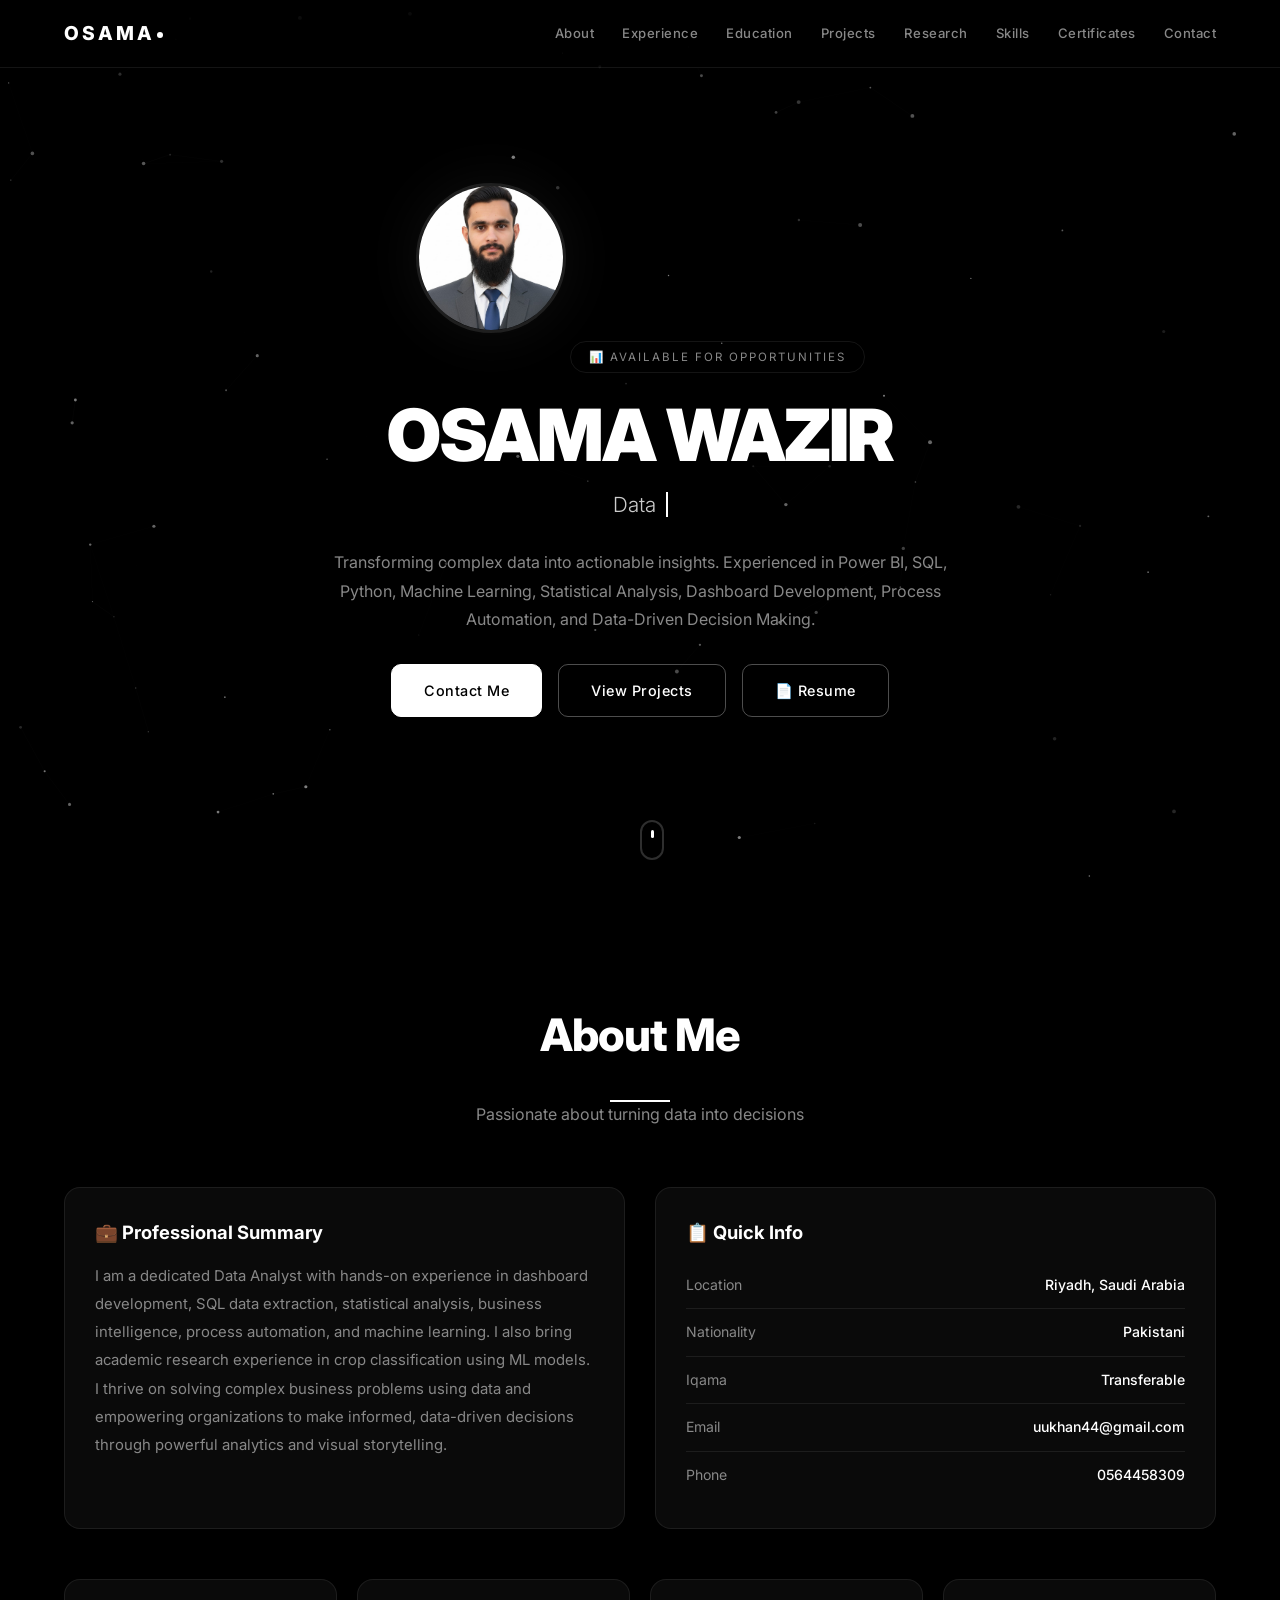
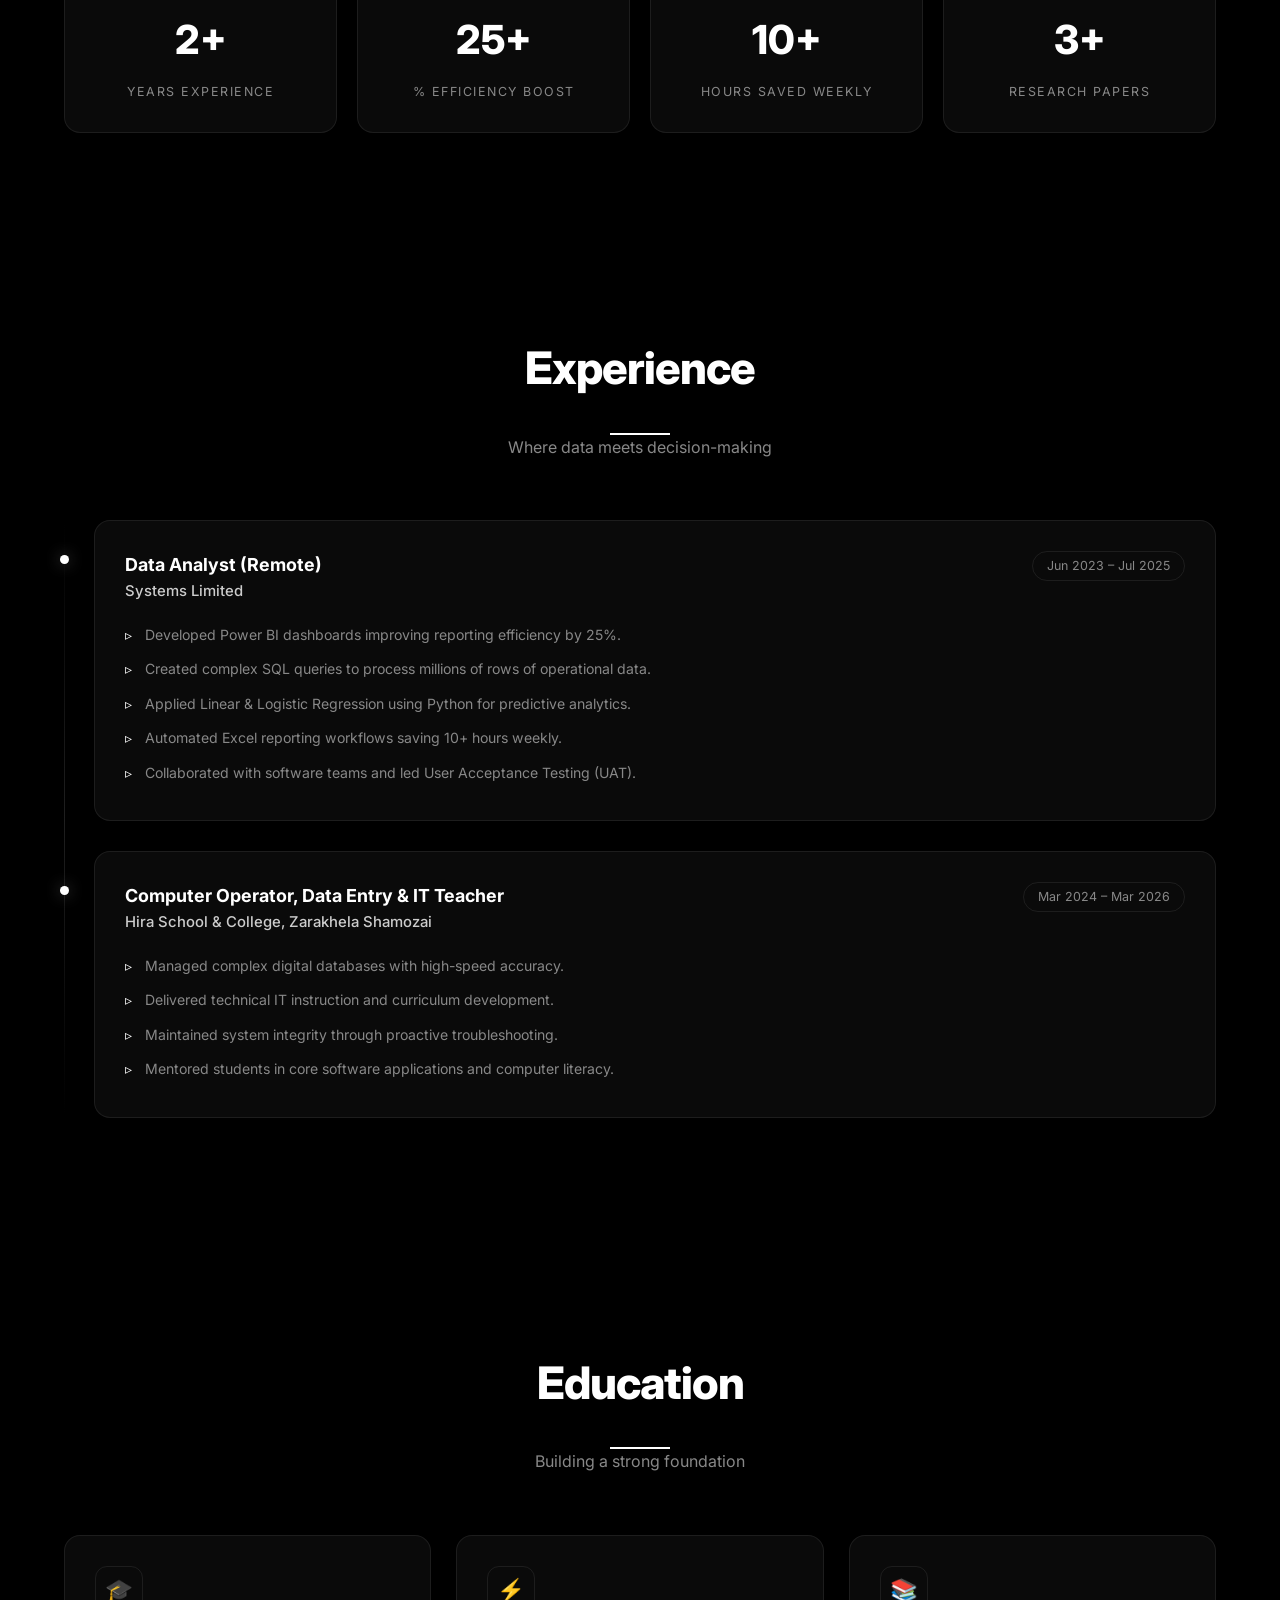
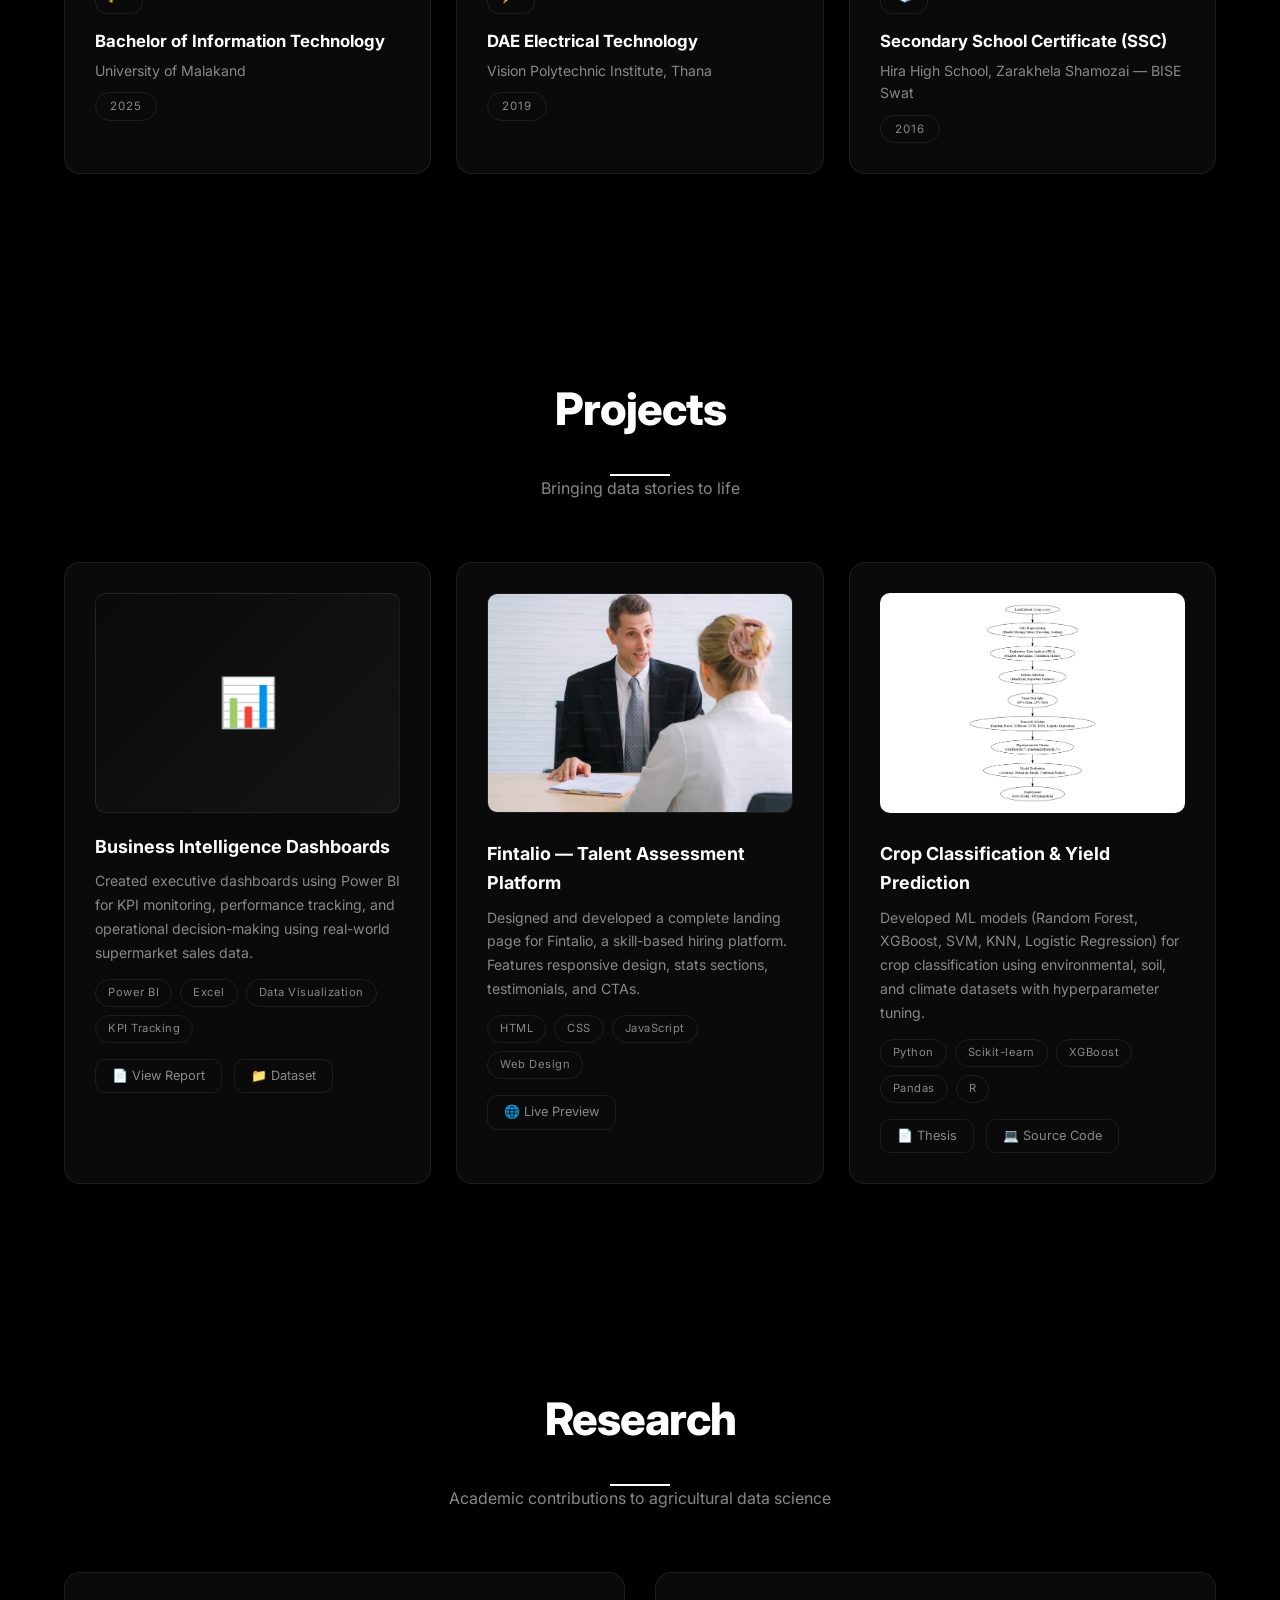
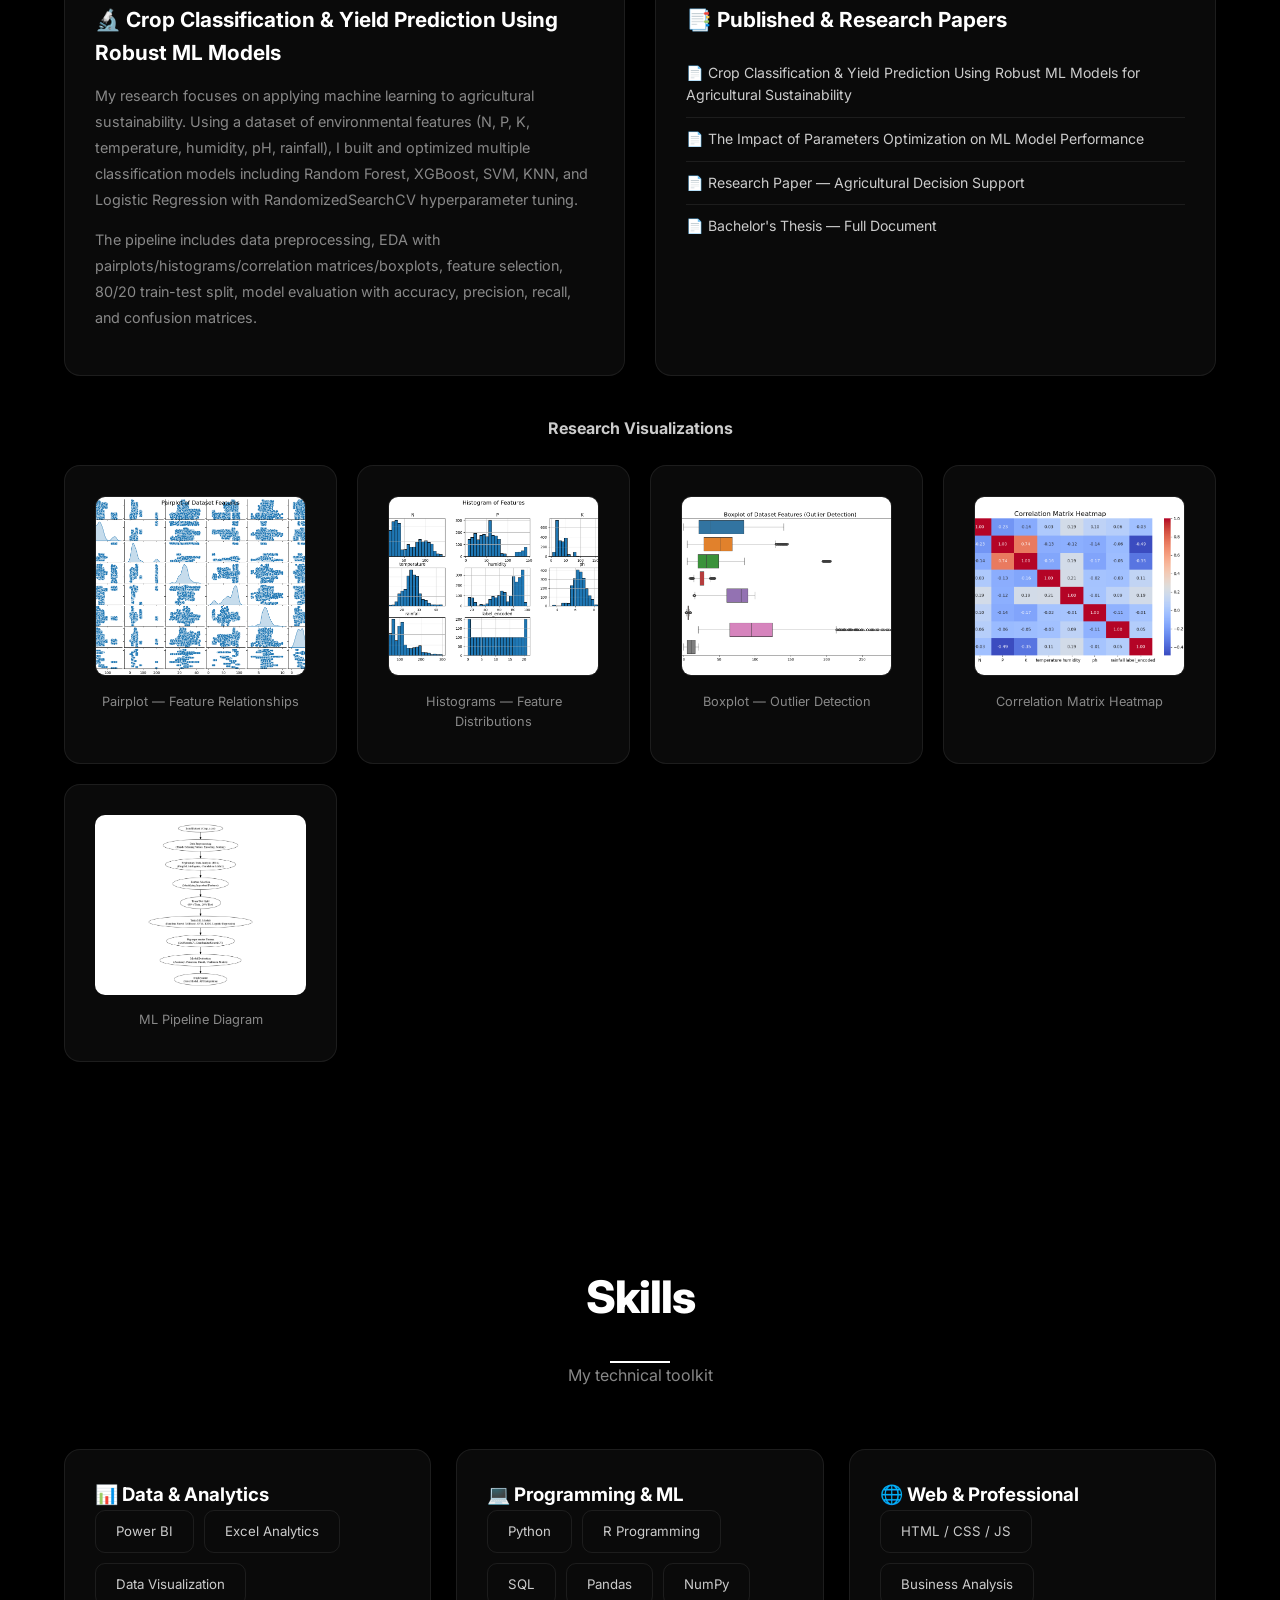
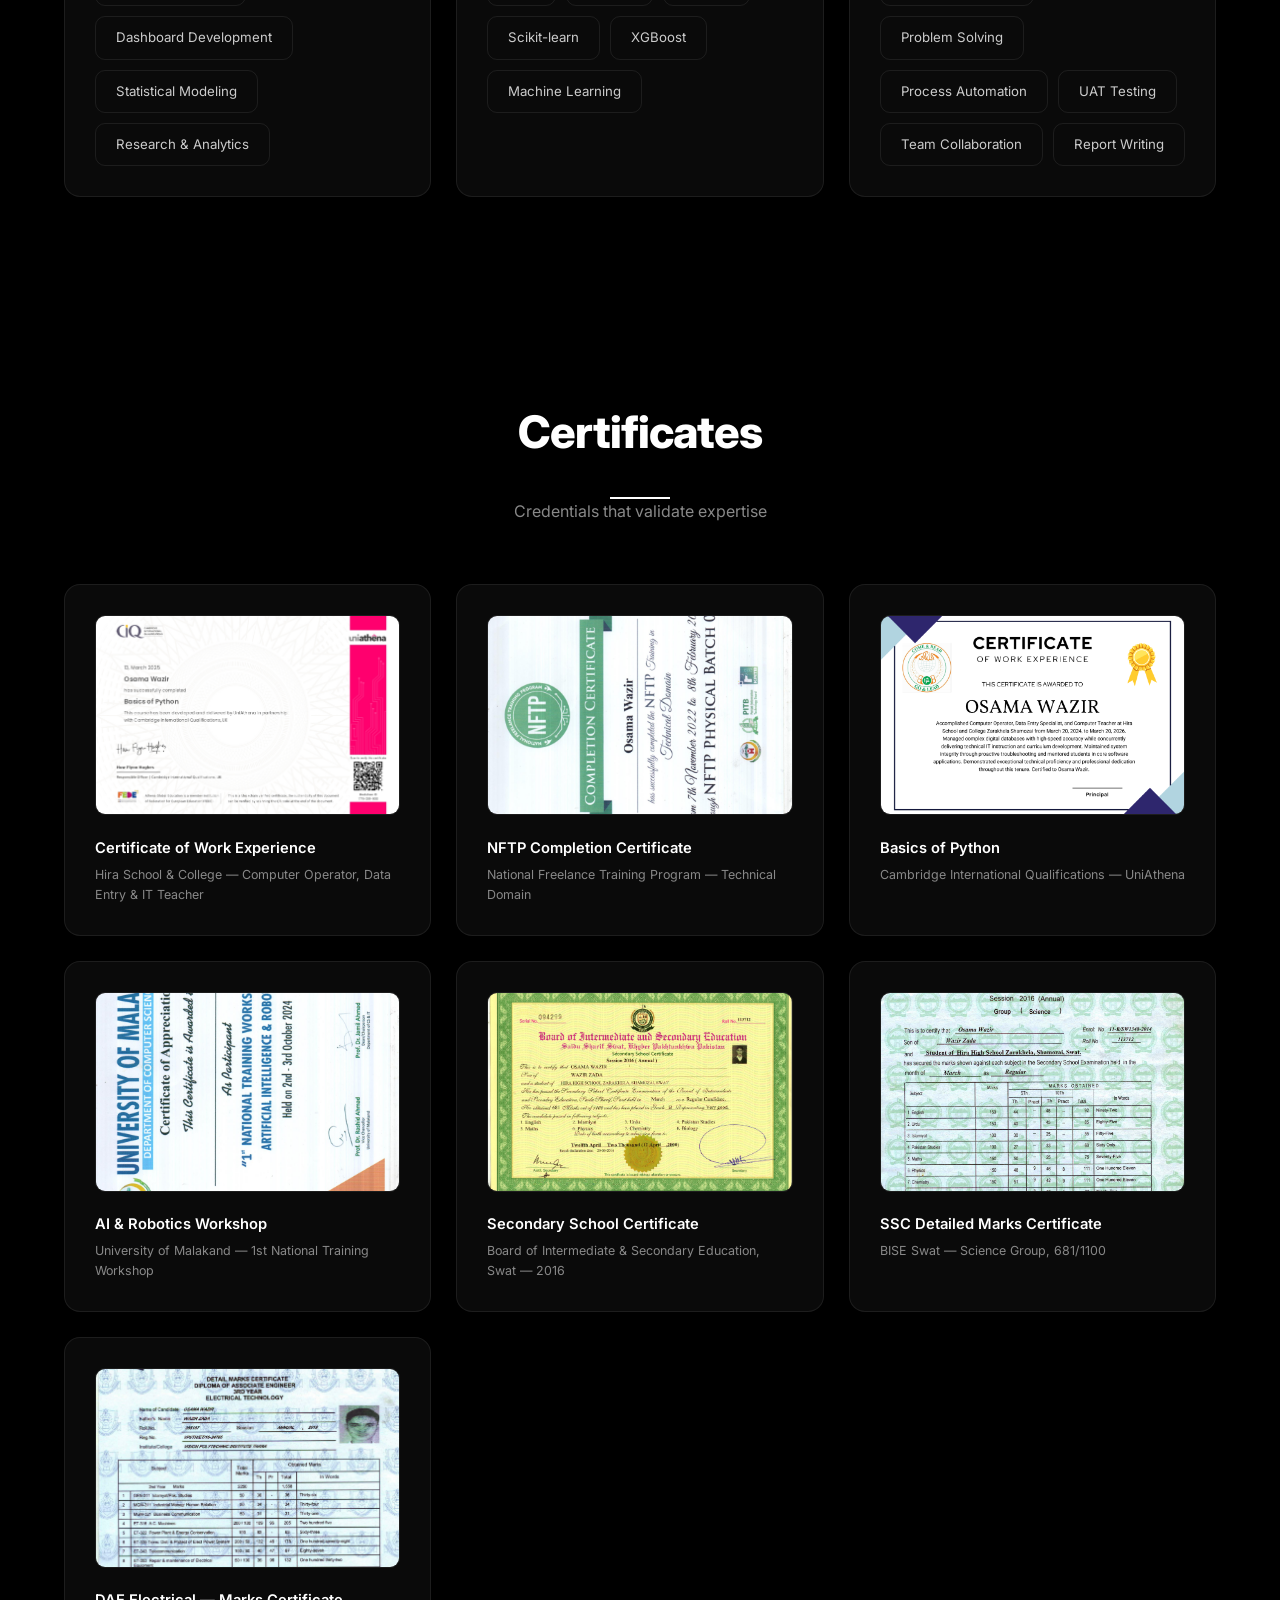
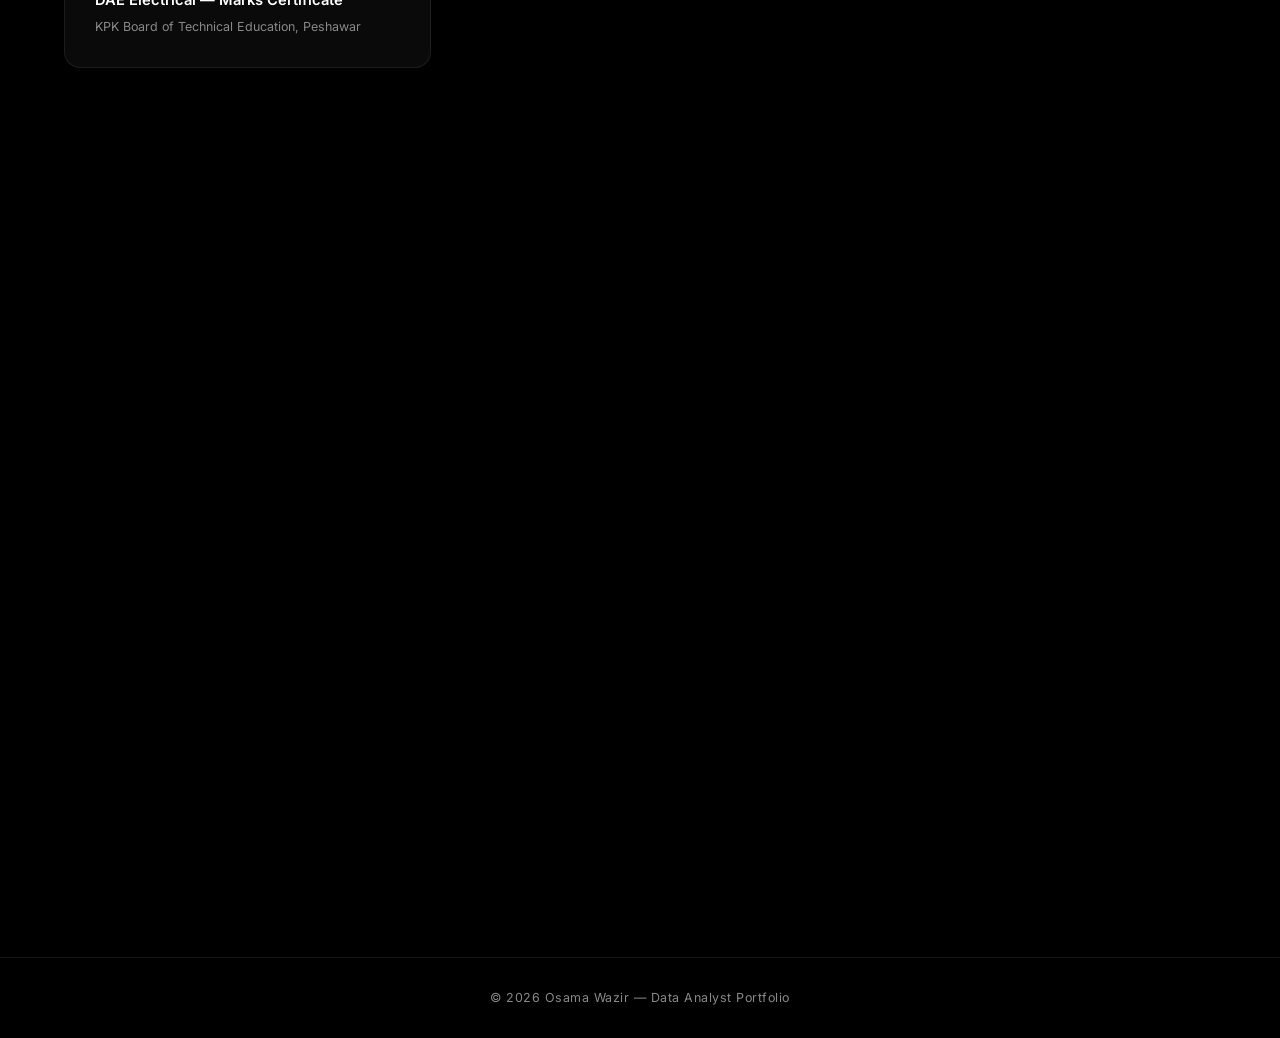
==== index.html @ 71497c74 "first commit" ====
<!DOCTYPE html>
<html lang="en">
<head>
<meta charset="UTF-8">
<meta name="viewport" content="width=device-width, initial-scale=1.0">
<title>Osama Wazir | Data Analyst Portfolio</title>
<meta name="description" content="Osama Wazir — Data Analyst, Business Analyst & Power BI Developer based in Riyadh, Saudi Arabia. Expert in dashboards, SQL, Python, ML, and data-driven insights.">

<link href="https://fonts.googleapis.com/css2?family=Inter:wght@300;400;500;600;700;800;900&display=swap" rel="stylesheet">

<style>
/* ===== RESET & BASE ===== */
*{margin:0;padding:0;box-sizing:border-box}
html{scroll-behavior:smooth}

:root{
    --bg:#000000;
    --bg2:#050505;
    --card:#0a0a0a;
    --card-hover:#0f0f0f;
    --text:#ffffff;
    --dim:#888888;
    --soft:#cccccc;
    --border:rgba(255,255,255,0.08);
    --border-h:rgba(255,255,255,0.22);
    --glow:rgba(255,255,255,0.04);
    --r:16px;
    --rs:10px;
    --t:0.4s cubic-bezier(.25,.46,.45,.94);
}

body{background:var(--bg);color:var(--text);font-family:'Inter',sans-serif;overflow-x:hidden;line-height:1.6}
::selection{background:rgba(255,255,255,0.15);color:#fff}
.container{width:90%;max-width:1200px;margin:auto}
section{padding:100px 0;position:relative}

/* ===== SECTION TITLES ===== */
.stitle{text-align:center;margin-bottom:60px}
.stitle h2{font-size:2.8rem;font-weight:800;letter-spacing:-1px;margin-bottom:12px;display:inline-block}
.stitle p{color:var(--dim);font-size:1rem;max-width:500px;margin:auto}
.stitle .line{display:block;width:60px;height:2px;background:#fff;margin:16px auto 0}

/* ===== CARD ===== */
.card{
    background:var(--card);
    border:1px solid var(--border);
    border-radius:var(--r);
    padding:30px;
    transition:var(--t);
    position:relative;
    overflow:hidden;
}
.card::before{content:'';position:absolute;top:0;left:0;right:0;height:1px;background:linear-gradient(90deg,transparent,rgba(255,255,255,0.08),transparent);opacity:0;transition:var(--t)}
.card:hover{transform:translateY(-6px);border-color:var(--border-h);background:var(--card-hover);box-shadow:0 20px 60px rgba(0,0,0,0.5)}
.card:hover::before{opacity:1}

/* ===== BUTTONS ===== */
.btn{
    display:inline-flex;align-items:center;gap:8px;
    padding:14px 32px;
    border:1px solid rgba(255,255,255,0.3);
    color:#fff;text-decoration:none;font-weight:500;font-size:0.9rem;letter-spacing:.5px;
    transition:var(--t);position:relative;overflow:hidden;border-radius:var(--rs);
}
.btn::before{content:'';position:absolute;top:0;left:-100%;width:100%;height:100%;background:#fff;transition:.5s;z-index:0}
.btn:hover::before{left:0}
.btn:hover{color:#000;border-color:#fff}
.btn span{position:relative;z-index:1}

.btn-filled{background:#fff;color:#000;border-color:#fff}
.btn-filled::before{background:transparent}
.btn-filled:hover{background:transparent;color:#fff}

/* ===== NAV ===== */
nav{
    position:fixed;width:100%;top:0;z-index:1000;
    background:rgba(0,0,0,0.5);
    backdrop-filter:blur(20px);-webkit-backdrop-filter:blur(20px);
    border-bottom:1px solid var(--border);
    transition:var(--t);
}
nav.scrolled{background:rgba(0,0,0,0.92);box-shadow:0 4px 30px rgba(0,0,0,0.5)}

.nav-c{display:flex;justify-content:space-between;align-items:center;padding:18px 5%;max-width:1400px;margin:auto}
.logo{font-size:1.2rem;font-weight:800;letter-spacing:3px;text-transform:uppercase}
.logo-dot{display:inline-block;width:6px;height:6px;background:#fff;border-radius:50%;margin-left:2px;vertical-align:middle;animation:pdot 2s infinite}
@keyframes pdot{0%,100%{opacity:1;transform:scale(1)}50%{opacity:.4;transform:scale(.7)}}

.nav-links{display:flex;gap:28px;align-items:center}
.nav-links a{color:var(--dim);text-decoration:none;font-size:.82rem;font-weight:500;letter-spacing:.5px;transition:var(--t);position:relative}
.nav-links a::after{content:'';position:absolute;bottom:-4px;left:0;width:0;height:1px;background:#fff;transition:.3s}
.nav-links a:hover{color:#fff}
.nav-links a:hover::after{width:100%}

.menu-btn{display:none;background:none;border:1px solid var(--border);color:#fff;width:42px;height:42px;border-radius:var(--rs);cursor:pointer;font-size:1.2rem;transition:var(--t)}
.menu-btn:hover{border-color:var(--border-h)}

/* ===== HERO ===== */
.hero{min-height:100vh;display:flex;align-items:center;justify-content:center;text-align:center;position:relative;overflow:hidden}
#pc{position:absolute;top:0;left:0;width:100%;height:100%;z-index:0}

.hero-content{position:relative;z-index:2}

.hero-img{
    width:150px;height:150px;border-radius:50%;object-fit:cover;
    border:3px solid rgba(255,255,255,0.12);
    margin-bottom:28px;
    animation:float 6s ease-in-out infinite;
    box-shadow:0 0 60px rgba(255,255,255,0.06);
}
@keyframes float{0%,100%{transform:translateY(0)}50%{transform:translateY(-14px)}}

.hero-badge{display:inline-block;padding:6px 18px;border:1px solid var(--border);border-radius:50px;font-size:.72rem;letter-spacing:2px;text-transform:uppercase;color:var(--dim);margin-bottom:22px;animation:fiu 1s .2s both}
.hero h1{font-size:4.5rem;font-weight:900;letter-spacing:-2px;line-height:1.1;margin-bottom:14px;animation:fiu 1s .4s both}

.typing-w{font-size:1.3rem;font-weight:300;color:var(--soft);margin-bottom:18px;min-height:2em;animation:fiu 1s .6s both}
.tc{display:inline-block;width:2px;height:1.2em;background:#fff;margin-left:4px;vertical-align:text-bottom;animation:blink .8s infinite}
@keyframes blink{0%,100%{opacity:1}50%{opacity:0}}

.hero-desc{max-width:650px;margin:0 auto 30px;color:var(--dim);font-size:1rem;line-height:1.8;animation:fiu 1s .8s both}
.hero-btns{display:flex;gap:16px;justify-content:center;flex-wrap:wrap;animation:fiu 1s 1s both}

.hero-scroll{position:absolute;bottom:40px;left:50%;transform:translateX(-50%);z-index:2;animation:fiu 1s 1.2s both}
.scroll-ind{width:24px;height:40px;border:2px solid rgba(255,255,255,0.18);border-radius:12px;display:flex;justify-content:center}
.scroll-dot{width:3px;height:8px;background:#fff;border-radius:2px;margin-top:8px;animation:sd 2s infinite}
@keyframes sd{0%{opacity:1;transform:translateY(0)}100%{opacity:0;transform:translateY(16px)}}
@keyframes fiu{from{opacity:0;transform:translateY(30px)}to{opacity:1;transform:translateY(0)}}

/* ===== ABOUT ===== */
.about-grid{display:grid;grid-template-columns:1fr 1fr;gap:30px}
.about-card h3{font-size:1.15rem;font-weight:700;margin-bottom:14px;display:flex;align-items:center;gap:10px}
.about-text{color:var(--dim);line-height:1.9;font-size:.93rem}
.info-row{display:flex;justify-content:space-between;padding:12px 0;border-bottom:1px solid var(--border);font-size:.88rem}
.info-row:last-child{border:none}
.info-label{color:var(--dim)}
.info-value{font-weight:500;text-align:right}

/* ===== STATS ===== */
.stats-grid{display:grid;grid-template-columns:repeat(4,1fr);gap:20px;margin-top:50px}
.stat-card{text-align:center;padding:28px 20px}
.stat-number{font-size:2.5rem;font-weight:800;display:block;margin-bottom:6px}
.stat-label{font-size:.78rem;color:var(--dim);text-transform:uppercase;letter-spacing:1.5px}

/* ===== EXPERIENCE ===== */
.timeline{position:relative;padding-left:30px}
.timeline::before{content:'';position:absolute;left:0;top:0;bottom:0;width:1px;background:linear-gradient(to bottom,transparent,rgba(255,255,255,0.12),transparent)}
.timeline-item{position:relative;margin-bottom:30px}
.timeline-item::before{content:'';position:absolute;left:-34px;top:35px;width:9px;height:9px;background:#fff;border-radius:50%;box-shadow:0 0 15px rgba(255,255,255,0.3)}

.exp-header{display:flex;justify-content:space-between;align-items:flex-start;flex-wrap:wrap;gap:10px;margin-bottom:14px}
.exp-header h3{font-size:1.12rem;font-weight:700}
.exp-company{color:var(--soft);font-weight:500;font-size:.93rem}
.exp-date{font-size:.78rem;color:var(--dim);padding:4px 14px;border:1px solid var(--border);border-radius:50px;white-space:nowrap}
.exp-list{list-style:none;margin-top:6px}
.exp-list li{padding:6px 0 6px 20px;position:relative;color:var(--dim);font-size:.88rem}
.exp-list li::before{content:'▹';position:absolute;left:0;color:#fff}

/* ===== EDUCATION ===== */
.edu-grid{display:grid;grid-template-columns:repeat(auto-fit,minmax(300px,1fr));gap:25px}
.edu-icon{width:48px;height:48px;border:1px solid var(--border);border-radius:12px;display:flex;align-items:center;justify-content:center;font-size:1.4rem;margin-bottom:14px}
.edu-card h3{font-size:1.05rem;font-weight:700;margin-bottom:5px}
.edu-card p{color:var(--dim);font-size:.88rem}
.edu-year{display:inline-block;margin-top:10px;padding:4px 14px;border:1px solid var(--border);border-radius:50px;font-size:.72rem;color:var(--dim);letter-spacing:1px}

/* ===== PROJECTS ===== */
.proj-grid{display:grid;grid-template-columns:repeat(auto-fit,minmax(350px,1fr));gap:25px}
.proj-img{width:100%;height:220px;object-fit:cover;border-radius:var(--rs);margin-bottom:20px;border:1px solid var(--border);transition:var(--t)}
.proj-card:hover .proj-img{border-color:var(--border-h);transform:scale(1.02)}
.proj-placeholder{width:100%;height:220px;border-radius:var(--rs);margin-bottom:20px;border:1px solid var(--border);background:linear-gradient(135deg,#0a0a0a,#151515);display:flex;align-items:center;justify-content:center;font-size:3rem;transition:var(--t)}
.proj-card:hover .proj-placeholder{border-color:var(--border-h)}
.proj-card h3{font-size:1.12rem;font-weight:700;margin-bottom:8px}
.proj-card > p{color:var(--dim);font-size:.88rem;line-height:1.7}

.proj-tags{display:flex;flex-wrap:wrap;gap:8px;margin-top:14px}
.proj-tag{padding:4px 12px;border:1px solid var(--border);border-radius:50px;font-size:.7rem;color:var(--dim);letter-spacing:.5px}
.proj-links{display:flex;gap:12px;margin-top:16px;flex-wrap:wrap}
.proj-link{padding:6px 16px;border:1px solid var(--border);border-radius:var(--rs);color:var(--dim);text-decoration:none;font-size:.8rem;transition:var(--t)}
.proj-link:hover{border-color:#fff;color:#fff}

/* ===== RESEARCH ===== */
.research-hero{display:grid;grid-template-columns:1fr 1fr;gap:30px;margin-bottom:40px}
.research-info h3{font-size:1.3rem;font-weight:700;margin-bottom:14px}
.research-info p{color:var(--dim);font-size:.9rem;line-height:1.8;margin-bottom:14px}
.research-papers{margin-top:16px}
.research-papers a{display:flex;align-items:center;gap:10px;padding:10px 0;border-bottom:1px solid var(--border);color:var(--soft);text-decoration:none;font-size:.88rem;transition:var(--t)}
.research-papers a:last-child{border:none}
.research-papers a:hover{color:#fff;padding-left:6px}

.fig-grid{display:grid;grid-template-columns:repeat(auto-fit,minmax(260px,1fr));gap:20px}
.fig-card{cursor:pointer}
.fig-card img{width:100%;height:180px;object-fit:cover;border-radius:var(--rs);border:1px solid var(--border);transition:var(--t)}
.fig-card:hover img{border-color:var(--border-h);transform:scale(1.02)}
.fig-card p{font-size:.8rem;color:var(--dim);margin-top:8px;text-align:center}

/* ===== SKILLS ===== */
.skills-cats{display:grid;grid-template-columns:repeat(auto-fit,minmax(350px,1fr));gap:25px}
.skill-cat h3{font-size:1rem;font-weight:600;margin-bottom:18px;display:flex;align-items:center;gap:10px}
.skill-items{display:flex;flex-wrap:wrap;gap:10px}
.skill-item{padding:10px 20px;border:1px solid var(--border);border-radius:var(--rs);font-size:.83rem;color:var(--soft);transition:var(--t);cursor:default}
.skill-item:hover{border-color:#fff;color:#fff;background:rgba(255,255,255,0.03);transform:translateY(-3px);box-shadow:0 8px 25px rgba(0,0,0,0.3)}

/* ===== CERTIFICATES ===== */
.cert-grid{display:grid;grid-template-columns:repeat(auto-fit,minmax(280px,1fr));gap:25px}
.cert-card{cursor:pointer}
.cert-img{width:100%;height:200px;object-fit:cover;border-radius:var(--rs);margin-bottom:14px;border:1px solid var(--border);transition:var(--t)}
.cert-card:hover .cert-img{border-color:var(--border-h);transform:scale(1.02)}
.cert-card h4{font-size:.92rem;font-weight:600;margin-bottom:4px}
.cert-card p{color:var(--dim);font-size:.78rem}

/* ===== LIGHTBOX ===== */
.lb{position:fixed;top:0;left:0;width:100%;height:100%;background:rgba(0,0,0,0.95);backdrop-filter:blur(10px);z-index:2000;display:none;align-items:center;justify-content:center;cursor:zoom-out;animation:fi .3s}
.lb.active{display:flex}
.lb img{max-width:90%;max-height:85vh;object-fit:contain;border-radius:var(--r);border:1px solid var(--border);box-shadow:0 30px 80px rgba(0,0,0,0.8)}
.lb-close,.lb-nav{position:absolute;border:1px solid rgba(255,255,255,0.18);border-radius:50%;background:none;color:#fff;cursor:pointer;transition:var(--t);display:flex;align-items:center;justify-content:center}
.lb-close{top:30px;right:30px;width:46px;height:46px;font-size:1.3rem}
.lb-nav{top:50%;transform:translateY(-50%);width:46px;height:46px;font-size:1.2rem}
.lb-close:hover,.lb-nav:hover{border-color:#fff;background:rgba(255,255,255,0.1)}
.lb-prev{left:30px}
.lb-next{right:30px}
.lb-caption{position:absolute;bottom:30px;left:50%;transform:translateX(-50%);color:var(--soft);font-size:.85rem;text-align:center;max-width:500px}

/* ===== CONTACT ===== */
.contact-grid{display:grid;grid-template-columns:1fr 1fr;gap:30px}
.contact-info h3{font-size:1.2rem;font-weight:700;margin-bottom:18px}
.contact-item{display:flex;align-items:center;gap:16px;padding:14px 0;border-bottom:1px solid var(--border)}
.contact-item:last-child{border:none}
.contact-icon{width:44px;height:44px;border:1px solid var(--border);border-radius:12px;display:flex;align-items:center;justify-content:center;font-size:1.2rem;flex-shrink:0}
.contact-label{font-size:.72rem;color:var(--dim);text-transform:uppercase;letter-spacing:1px}
.contact-value{font-weight:500;font-size:.93rem}
.contact-value a{color:#fff;text-decoration:none;transition:var(--t)}
.contact-value a:hover{opacity:.7}

.contact-cta{display:flex;flex-direction:column;justify-content:center;align-items:center;text-align:center}
.contact-cta h3{font-size:1.5rem;font-weight:700;margin-bottom:12px}
.contact-cta p{color:var(--dim);margin-bottom:24px;max-width:350px;font-size:.93rem}

/* ===== FOOTER ===== */
footer{text-align:center;padding:30px 20px;border-top:1px solid var(--border)}
footer p{font-size:.78rem;color:var(--dim);letter-spacing:.5px}

/* ===== SCROLL REVEAL ===== */
.reveal{opacity:0;transform:translateY(40px);transition:all .8s cubic-bezier(.25,.46,.45,.94)}
.reveal.visible{opacity:1;transform:translateY(0)}
.rd1{transition-delay:.1s}
.rd2{transition-delay:.2s}
.rd3{transition-delay:.3s}
.rd4{transition-delay:.4s}

/* ===== RESPONSIVE ===== */
@media(max-width:900px){
    .hero h1{font-size:3rem}
    .typing-w{font-size:1.1rem}
    .about-grid,.contact-grid,.research-hero{grid-template-columns:1fr}
    .stats-grid{grid-template-columns:repeat(2,1fr)}
    .nav-links{
        position:fixed;top:0;left:0;width:100%;height:100vh;
        flex-direction:column;
        background:rgba(0,0,0,0.98);backdrop-filter:blur(20px);
        padding:100px 40px 40px;gap:22px;
        transform:translateX(100%);
        transition:.5s cubic-bezier(.77,0,.175,1);
    }
    .nav-links.active{transform:translateX(0)}
    .nav-links a{font-size:1.15rem}
    .menu-btn{display:flex;align-items:center;justify-content:center}
    .skills-cats,.proj-grid,.cert-grid,.fig-grid{grid-template-columns:1fr}
    .stitle h2{font-size:2rem}
}
@media(max-width:600px){
    .hero h1{font-size:2.4rem;letter-spacing:-1px}
    .stats-grid{grid-template-columns:1fr 1fr}
    .hero-btns{flex-direction:column;align-items:center}
}
@keyframes fi{from{opacity:0}to{opacity:1}}
</style>
</head>

<body>

<!-- NAV -->
<nav id="navbar">
    <div class="nav-c">
        <div class="logo">OSAMA<span class="logo-dot"></span></div>
        <button class="menu-btn" id="menuBtn" aria-label="Toggle menu">☰</button>
        <div class="nav-links" id="navLinks">
            <a href="#about">About</a>
            <a href="#experience">Experience</a>
            <a href="#education">Education</a>
            <a href="#projects">Projects</a>
            <a href="#research">Research</a>
            <a href="#skills">Skills</a>
            <a href="#certificates">Certificates</a>
            <a href="#contact">Contact</a>
        </div>
    </div>
</nav>

<!-- HERO -->
<section class="hero" id="hero">
    <canvas id="pc"></canvas>
    <div class="container hero-content">
        <img src="assets/img/profile.jpg" alt="Osama Wazir" class="hero-img">
        <div class="hero-badge">📊 Available for Opportunities</div>
        <h1>OSAMA WAZIR</h1>
        <div class="typing-w"><span id="tt"></span><span class="tc"></span></div>
        <p class="hero-desc">
            Transforming complex data into actionable insights. Experienced in Power BI, SQL,
            Python, Machine Learning, Statistical Analysis, Dashboard Development, Process Automation,
            and Data-Driven Decision Making.
        </p>
        <div class="hero-btns">
            <a href="#contact" class="btn btn-filled"><span>Contact Me</span></a>
            <a href="#projects" class="btn"><span>View Projects</span></a>
            <a href="assets/resume/osama-wazir-resume.pdf" target="_blank" class="btn"><span>📄 Resume</span></a>
        </div>
    </div>
    <div class="hero-scroll"><div class="scroll-ind"><div class="scroll-dot"></div></div></div>
</section>

<!-- ABOUT -->
<section id="about">
    <div class="container">
        <div class="stitle reveal"><h2>About Me</h2><span class="line"></span><p>Passionate about turning data into decisions</p></div>
        <div class="about-grid">
            <div class="card about-card reveal">
                <h3>💼 Professional Summary</h3>
                <p class="about-text">
                    I am a dedicated Data Analyst with hands-on experience in dashboard development,
                    SQL data extraction, statistical analysis, business intelligence,
                    process automation, and machine learning. I also bring academic research experience
                    in crop classification using ML models. I thrive on solving complex
                    business problems using data and empowering organizations to make
                    informed, data-driven decisions through powerful analytics and visual storytelling.
                </p>
            </div>
            <div class="card about-card reveal rd1">
                <h3>📋 Quick Info</h3>
                <div class="info-row"><span class="info-label">Location</span><span class="info-value">Riyadh, Saudi Arabia</span></div>
                <div class="info-row"><span class="info-label">Nationality</span><span class="info-value">Pakistani</span></div>
                <div class="info-row"><span class="info-label">Iqama</span><span class="info-value">Transferable</span></div>
                <div class="info-row"><span class="info-label">Email</span><span class="info-value">uukhan44@gmail.com</span></div>
                <div class="info-row"><span class="info-label">Phone</span><span class="info-value">0564458309</span></div>
            </div>
        </div>
        <div class="stats-grid">
            <div class="card stat-card reveal"><span class="stat-number" data-count="2">0</span><span class="stat-label">Years Experience</span></div>
            <div class="card stat-card reveal rd1"><span class="stat-number" data-count="25">0</span><span class="stat-label">% Efficiency Boost</span></div>
            <div class="card stat-card reveal rd2"><span class="stat-number" data-count="10">0</span><span class="stat-label">Hours Saved Weekly</span></div>
            <div class="card stat-card reveal rd3"><span class="stat-number" data-count="3">0</span><span class="stat-label">Research Papers</span></div>
        </div>
    </div>
</section>

<!-- EXPERIENCE -->
<section id="experience">
    <div class="container">
        <div class="stitle reveal"><h2>Experience</h2><span class="line"></span><p>Where data meets decision-making</p></div>
        <div class="timeline">
            <div class="timeline-item">
                <div class="card reveal">
                    <div class="exp-header">
                        <div><h3>Data Analyst (Remote)</h3><p class="exp-company">Systems Limited</p></div>
                        <span class="exp-date">Jun 2023 – Jul 2025</span>
                    </div>
                    <ul class="exp-list">
                        <li>Developed Power BI dashboards improving reporting efficiency by 25%.</li>
                        <li>Created complex SQL queries to process millions of rows of operational data.</li>
                        <li>Applied Linear & Logistic Regression using Python for predictive analytics.</li>
                        <li>Automated Excel reporting workflows saving 10+ hours weekly.</li>
                        <li>Collaborated with software teams and led User Acceptance Testing (UAT).</li>
                    </ul>
                </div>
            </div>
            <div class="timeline-item">
                <div class="card reveal">
                    <div class="exp-header">
                        <div><h3>Computer Operator, Data Entry & IT Teacher</h3><p class="exp-company">Hira School & College, Zarakhela Shamozai</p></div>
                        <span class="exp-date">Mar 2024 – Mar 2026</span>
                    </div>
                    <ul class="exp-list">
                        <li>Managed complex digital databases with high-speed accuracy.</li>
                        <li>Delivered technical IT instruction and curriculum development.</li>
                        <li>Maintained system integrity through proactive troubleshooting.</li>
                        <li>Mentored students in core software applications and computer literacy.</li>
                    </ul>
                </div>
            </div>
        </div>
    </div>
</section>

<!-- EDUCATION -->
<section id="education">
    <div class="container">
        <div class="stitle reveal"><h2>Education</h2><span class="line"></span><p>Building a strong foundation</p></div>
        <div class="edu-grid">
            <div class="card edu-card reveal">
                <div class="edu-icon">🎓</div>
                <h3>Bachelor of Information Technology</h3>
                <p>University of Malakand</p>
                <span class="edu-year">2025</span>
            </div>
            <div class="card edu-card reveal rd1">
                <div class="edu-icon">⚡</div>
                <h3>DAE Electrical Technology</h3>
                <p>Vision Polytechnic Institute, Thana</p>
                <span class="edu-year">2019</span>
            </div>
            <div class="card edu-card reveal rd2">
                <div class="edu-icon">📚</div>
                <h3>Secondary School Certificate (SSC)</h3>
                <p>Hira High School, Zarakhela Shamozai — BISE Swat</p>
                <span class="edu-year">2016</span>
            </div>
        </div>
    </div>
</section>

<!-- PROJECTS -->
<section id="projects">
    <div class="container">
        <div class="stitle reveal"><h2>Projects</h2><span class="line"></span><p>Bringing data stories to life</p></div>
        <div class="proj-grid">

            <!-- Power BI -->
            <div class="card proj-card reveal">
                <div class="proj-placeholder">📊</div>
                <h3>Business Intelligence Dashboards</h3>
                <p>Created executive dashboards using Power BI for KPI monitoring, performance tracking, and operational decision-making using real-world supermarket sales data.</p>
                <div class="proj-tags">
                    <span class="proj-tag">Power BI</span>
                    <span class="proj-tag">Excel</span>
                    <span class="proj-tag">Data Visualization</span>
                    <span class="proj-tag">KPI Tracking</span>
                </div>
                <div class="proj-links">
                    <a href="assets/projects/power-bi/bi project.pdf" target="_blank" class="proj-link">📄 View Report</a>
                    <a href="assets/projects/power-bi/Supermarket-Sales-Sample-Data.xlsx" target="_blank" class="proj-link">📁 Dataset</a>
                </div>
            </div>

            <!-- Fintalio -->
            <div class="card proj-card reveal rd1">
                <img src="assets/projects/fintalio/pics/3.PNG" alt="Fintalio Landing Page" class="proj-img">
                <h3>Fintalio — Talent Assessment Platform</h3>
                <p>Designed and developed a complete landing page for Fintalio, a skill-based hiring platform. Features responsive design, stats sections, testimonials, and CTAs.</p>
                <div class="proj-tags">
                    <span class="proj-tag">HTML</span>
                    <span class="proj-tag">CSS</span>
                    <span class="proj-tag">JavaScript</span>
                    <span class="proj-tag">Web Design</span>
                </div>
                <div class="proj-links">
                    <a href="assets/projects/fintalio/index.html" target="_blank" class="proj-link">🌐 Live Preview</a>
                </div>
            </div>

            <!-- Crop Classification -->
            <div class="card proj-card reveal rd2">
                <img src="assets/research/figures/Crop_Classification_Model_Diagram.png" alt="Crop Classification ML Pipeline" class="proj-img" style="object-fit:contain;background:#fff;padding:10px">
                <h3>Crop Classification & Yield Prediction</h3>
                <p>Developed ML models (Random Forest, XGBoost, SVM, KNN, Logistic Regression) for crop classification using environmental, soil, and climate datasets with hyperparameter tuning.</p>
                <div class="proj-tags">
                    <span class="proj-tag">Python</span>
                    <span class="proj-tag">Scikit-learn</span>
                    <span class="proj-tag">XGBoost</span>
                    <span class="proj-tag">Pandas</span>
                    <span class="proj-tag">R</span>
                </div>
                <div class="proj-links">
                    <a href="assets/research/papers/bachelors-thesis.pdf" target="_blank" class="proj-link">📄 Thesis</a>
                    <a href="assets/research/code/Classification_Crops.py" target="_blank" class="proj-link">💻 Source Code</a>
                </div>
            </div>

        </div>
    </div>
</section>

<!-- RESEARCH -->
<section id="research">
    <div class="container">
        <div class="stitle reveal"><h2>Research</h2><span class="line"></span><p>Academic contributions to agricultural data science</p></div>

        <div class="research-hero">
            <div class="card reveal">
                <div class="research-info">
                    <h3>🔬 Crop Classification & Yield Prediction Using Robust ML Models</h3>
                    <p>
                        My research focuses on applying machine learning to agricultural sustainability. Using a dataset of environmental
                        features (N, P, K, temperature, humidity, pH, rainfall), I built and optimized multiple classification models
                        including Random Forest, XGBoost, SVM, KNN, and Logistic Regression with RandomizedSearchCV hyperparameter tuning.
                    </p>
                    <p>
                        The pipeline includes data preprocessing, EDA with pairplots/histograms/correlation matrices/boxplots,
                        feature selection, 80/20 train-test split, model evaluation with accuracy, precision, recall, and confusion matrices.
                    </p>
                </div>
            </div>

            <div class="card reveal rd1">
                <div class="research-info">
                    <h3>📑 Published & Research Papers</h3>
                    <div class="research-papers">
                        <a href="assets/research/papers/crop-classification-paper.pdf" target="_blank">
                            📄 Crop Classification & Yield Prediction Using Robust ML Models for Agricultural Sustainability
                        </a>
                        <a href="assets/research/papers/parameter-optimization-paper.pdf" target="_blank">
                            📄 The Impact of Parameters Optimization on ML Model Performance
                        </a>
                        <a href="assets/research/papers/research-paper.pdf" target="_blank">
                            📄 Research Paper — Agricultural Decision Support
                        </a>
                        <a href="assets/research/papers/bachelors-thesis.pdf" target="_blank">
                            📄 Bachelor's Thesis — Full Document
                        </a>
                    </div>
                </div>
            </div>
        </div>

        <h3 style="text-align:center;margin-bottom:24px;font-size:1rem;color:var(--soft)">Research Visualizations</h3>
        <div class="fig-grid">
            <div class="card fig-card reveal" onclick="openLB(0)">
                <img src="assets/research/figures/Figure_1.png" alt="Pairplot of Dataset Features">
                <p>Pairplot — Feature Relationships</p>
            </div>
            <div class="card fig-card reveal rd1" onclick="openLB(1)">
                <img src="assets/research/figures/Figure_2.png" alt="Histogram of Features">
                <p>Histograms — Feature Distributions</p>
            </div>
            <div class="card fig-card reveal rd2" onclick="openLB(2)">
                <img src="assets/research/figures/Figure_3.png" alt="Boxplot Outlier Detection">
                <p>Boxplot — Outlier Detection</p>
            </div>
            <div class="card fig-card reveal rd3" onclick="openLB(3)">
                <img src="assets/research/figures/Figure_4.png" alt="Correlation Matrix Heatmap">
                <p>Correlation Matrix Heatmap</p>
            </div>
            <div class="card fig-card reveal" onclick="openLB(4)">
                <img src="assets/research/figures/Crop_Classification_Model_Diagram.png" alt="ML Pipeline Diagram" style="object-fit:contain;background:#fff;padding:8px">
                <p>ML Pipeline Diagram</p>
            </div>
        </div>
    </div>
</section>

<!-- SKILLS -->
<section id="skills">
    <div class="container">
        <div class="stitle reveal"><h2>Skills</h2><span class="line"></span><p>My technical toolkit</p></div>
        <div class="skills-cats">
            <div class="card reveal">
                <h3>📊 Data & Analytics</h3>
                <div class="skill-items">
                    <span class="skill-item">Power BI</span>
                    <span class="skill-item">Excel Analytics</span>
                    <span class="skill-item">Data Visualization</span>
                    <span class="skill-item">Dashboard Development</span>
                    <span class="skill-item">Statistical Modeling</span>
                    <span class="skill-item">Research & Analytics</span>
                </div>
            </div>
            <div class="card reveal rd1">
                <h3>💻 Programming & ML</h3>
                <div class="skill-items">
                    <span class="skill-item">Python</span>
                    <span class="skill-item">R Programming</span>
                    <span class="skill-item">SQL</span>
                    <span class="skill-item">Pandas</span>
                    <span class="skill-item">NumPy</span>
                    <span class="skill-item">Scikit-learn</span>
                    <span class="skill-item">XGBoost</span>
                    <span class="skill-item">Machine Learning</span>
                </div>
            </div>
            <div class="card reveal rd2">
                <h3>🌐 Web & Professional</h3>
                <div class="skill-items">
                    <span class="skill-item">HTML / CSS / JS</span>
                    <span class="skill-item">Business Analysis</span>
                    <span class="skill-item">Problem Solving</span>
                    <span class="skill-item">Process Automation</span>
                    <span class="skill-item">UAT Testing</span>
                    <span class="skill-item">Team Collaboration</span>
                    <span class="skill-item">Report Writing</span>
                </div>
            </div>
        </div>
    </div>
</section>

<!-- CERTIFICATES -->
<section id="certificates">
    <div class="container">
        <div class="stitle reveal"><h2>Certificates</h2><span class="line"></span><p>Credentials that validate expertise</p></div>
        <div class="cert-grid">
            <div class="card cert-card reveal" onclick="openLB(5)">
                <img src="assets/certificates/work-experience-certificate.jpg" alt="Work Experience Certificate" class="cert-img">
                <h4>Certificate of Work Experience</h4>
                <p>Hira School & College — Computer Operator, Data Entry & IT Teacher</p>
            </div>
            <div class="card cert-card reveal rd1" onclick="openLB(6)">
                <img src="assets/certificates/nftp-certificate.jpg" alt="NFTP Certificate" class="cert-img">
                <h4>NFTP Completion Certificate</h4>
                <p>National Freelance Training Program — Technical Domain</p>
            </div>
            <div class="card cert-card reveal rd2" onclick="openLB(7)">
                <img src="assets/certificates/python-certificate.png" alt="Python Certificate" class="cert-img">
                <h4>Basics of Python</h4>
                <p>Cambridge International Qualifications — UniAthena</p>
            </div>
            <div class="card cert-card reveal rd3" onclick="openLB(8)">
                <img src="assets/certificates/ai-robotics-workshop.jpg" alt="AI & Robotics Workshop" class="cert-img">
                <h4>AI & Robotics Workshop</h4>
                <p>University of Malakand — 1st National Training Workshop</p>
            </div>
            <div class="card cert-card reveal" onclick="openLB(9)">
                <img src="assets/certificates/secondary-school-certificate.jpeg" alt="SSC Certificate" class="cert-img">
                <h4>Secondary School Certificate</h4>
                <p>Board of Intermediate & Secondary Education, Swat — 2016</p>
            </div>
            <div class="card cert-card reveal rd1" onclick="openLB(10)">
                <img src="assets/certificates/detailed-marks-certificate.jpeg" alt="Detailed Marks Certificate" class="cert-img">
                <h4>SSC Detailed Marks Certificate</h4>
                <p>BISE Swat — Science Group, 681/1100</p>
            </div>
            <div class="card cert-card reveal rd2" onclick="openLB(11)">
                <img src="assets/certificates/dae-electrical-certificate.jpeg" alt="DAE Certificate" class="cert-img">
                <h4>DAE Electrical — Marks Certificate</h4>
                <p>KPK Board of Technical Education, Peshawar</p>
            </div>
        </div>
    </div>
</section>

<!-- CONTACT -->
<section id="contact">
    <div class="container">
        <div class="stitle reveal"><h2>Get In Touch</h2><span class="line"></span><p>Let's work together on your next data project</p></div>
        <div class="contact-grid">
            <div class="card contact-info reveal">
                <h3>Contact Information</h3>
                <div class="contact-item">
                    <div class="contact-icon">📧</div>
                    <div><div class="contact-label">Email</div><div class="contact-value"><a href="mailto:uukhan44@gmail.com">uukhan44@gmail.com</a></div></div>
                </div>
                <div class="contact-item">
                    <div class="contact-icon">📞</div>
                    <div><div class="contact-label">Phone</div><div class="contact-value"><a href="tel:0564458309">0564458309</a></div></div>
                </div>
                <div class="contact-item">
                    <div class="contact-icon">📍</div>
                    <div><div class="contact-label">Location</div><div class="contact-value">Riyadh, Saudi Arabia</div></div>
                </div>
                <div class="contact-item">
                    <div class="contact-icon">🔗</div>
                    <div><div class="contact-label">LinkedIn</div><div class="contact-value"><a href="https://linkedin.com/in/osama-wazir-32488a25a" target="_blank">linkedin.com/in/osama-wazir</a></div></div>
                </div>
            </div>
            <div class="card contact-cta reveal rd1">
                <h3>Let's Build Something Great</h3>
                <p>Ready to turn your data into actionable insights? I'm just one message away.</p>
                <a href="mailto:uukhan44@gmail.com" class="btn btn-filled"><span>Send Email</span></a>
                <br><br>
                <a href="assets/resume/osama-wazir-resume.pdf" target="_blank" class="btn"><span>📄 Download Resume</span></a>
            </div>
        </div>
    </div>
</section>

<footer><p>© 2026 Osama Wazir — Data Analyst Portfolio</p></footer>

<!-- LIGHTBOX -->
<div class="lb" id="lb">
    <button class="lb-close" id="lbClose">✕</button>
    <button class="lb-nav lb-prev" id="lbPrev">‹</button>
    <button class="lb-nav lb-next" id="lbNext">›</button>
    <img src="" alt="" id="lbImg">
    <div class="lb-caption" id="lbCap"></div>
</div>

<script>
/* ===== MOBILE MENU ===== */
const menuBtn=document.getElementById('menuBtn'),navLinks=document.getElementById('navLinks');
menuBtn.addEventListener('click',()=>{navLinks.classList.toggle('active');menuBtn.textContent=navLinks.classList.contains('active')?'✕':'☰'});
navLinks.querySelectorAll('a').forEach(l=>l.addEventListener('click',()=>{navLinks.classList.remove('active');menuBtn.textContent='☰'}));

/* ===== NAV SCROLL ===== */
window.addEventListener('scroll',()=>document.getElementById('navbar').classList.toggle('scrolled',window.scrollY>60));

/* ===== TYPING EFFECT ===== */
const roles=['Data Analyst','Business Analyst','Power BI Developer','ML Researcher','Python Developer','SQL Expert'];
let ri=0,ci=0,del=false;
const te=document.getElementById('tt');
function typeLoop(){
    const c=roles[ri];
    if(del){te.textContent=c.substring(0,ci-1);ci--}
    else{te.textContent=c.substring(0,ci+1);ci++}
    let s=del?40:80;
    if(!del&&ci===c.length){s=2000;del=true}
    else if(del&&ci===0){del=false;ri=(ri+1)%roles.length;s=400}
    setTimeout(typeLoop,s);
}
typeLoop();

/* ===== PARTICLES ===== */
const cv=document.getElementById('pc'),cx=cv.getContext('2d');let pts=[];
function rc(){cv.width=window.innerWidth;cv.height=window.innerHeight}
rc();window.addEventListener('resize',rc);
class Pt{
    constructor(){this.r()}
    r(){this.x=Math.random()*cv.width;this.y=Math.random()*cv.height;this.s=Math.random()*1.5+.5;this.sx=(Math.random()-.5)*.4;this.sy=(Math.random()-.5)*.4;this.o=Math.random()*.4+.1}
    u(){this.x+=this.sx;this.y+=this.sy;if(this.x<0||this.x>cv.width||this.y<0||this.y>cv.height)this.r()}
    d(){cx.beginPath();cx.arc(this.x,this.y,this.s,0,Math.PI*2);cx.fillStyle=`rgba(255,255,255,${this.o})`;cx.fill()}
}
for(let i=0;i<80;i++)pts.push(new Pt);
function ap(){
    cx.clearRect(0,0,cv.width,cv.height);
    pts.forEach((p,i)=>{p.u();p.d();pts.slice(i+1).forEach(p2=>{const dx=p.x-p2.x,dy=p.y-p2.y,d=Math.sqrt(dx*dx+dy*dy);if(d<120){cx.beginPath();cx.moveTo(p.x,p.y);cx.lineTo(p2.x,p2.y);cx.strokeStyle=`rgba(255,255,255,${.04*(1-d/120)})`;cx.lineWidth=.5;cx.stroke()}})});
    requestAnimationFrame(ap);
}
ap();

/* ===== SCROLL REVEAL ===== */
const ro=new IntersectionObserver(e=>{e.forEach(en=>{if(en.isIntersecting)en.target.classList.add('visible')})},{threshold:.1,rootMargin:'0px 0px -50px 0px'});
document.querySelectorAll('.reveal').forEach(el=>ro.observe(el));

/* ===== COUNTER ===== */
const co=new IntersectionObserver(e=>{e.forEach(en=>{if(en.isIntersecting){const el=en.target,t=parseInt(el.dataset.count);let c=0;const st=t/40;const tm=setInterval(()=>{c+=st;if(c>=t){c=t;clearInterval(tm)}el.textContent=Math.floor(c)+'+'},40);co.unobserve(el)}})},{threshold:.5});
document.querySelectorAll('.stat-number').forEach(el=>co.observe(el));

/* ===== LIGHTBOX ===== */
const lbImages=[
    {src:'assets/research/figures/Figure_1.png',cap:'Pairplot — Feature Relationships'},
    {src:'assets/research/figures/Figure_2.png',cap:'Histograms — Feature Distributions'},
    {src:'assets/research/figures/Figure_3.png',cap:'Boxplot — Outlier Detection'},
    {src:'assets/research/figures/Figure_4.png',cap:'Correlation Matrix Heatmap'},
    {src:'assets/research/figures/Crop_Classification_Model_Diagram.png',cap:'ML Pipeline Diagram'},
    {src:'assets/certificates/work-experience-certificate.jpg',cap:'Certificate of Work Experience'},
    {src:'assets/certificates/nftp-certificate.jpg',cap:'NFTP Completion Certificate'},
    {src:'assets/certificates/python-certificate.png',cap:'Basics of Python — Cambridge / UniAthena'},
    {src:'assets/certificates/ai-robotics-workshop.jpg',cap:'AI & Robotics Workshop — University of Malakand'},
    {src:'assets/certificates/secondary-school-certificate.jpeg',cap:'Secondary School Certificate — BISE Swat'},
    {src:'assets/certificates/detailed-marks-certificate.jpeg',cap:'SSC Detailed Marks — BISE Swat'},
    {src:'assets/certificates/dae-electrical-certificate.jpeg',cap:'DAE Electrical — KPK Board of Technical Education'}
];
let cli=0;
function openLB(i){cli=i;document.getElementById('lbImg').src=lbImages[i].src;document.getElementById('lbCap').textContent=lbImages[i].cap;document.getElementById('lb').classList.add('active');document.body.style.overflow='hidden'}
function closeLB(){document.getElementById('lb').classList.remove('active');document.body.style.overflow=''}
document.getElementById('lbClose').addEventListener('click',closeLB);
document.getElementById('lb').addEventListener('click',e=>{if(e.target===document.getElementById('lb'))closeLB()});
document.getElementById('lbPrev').addEventListener('click',e=>{e.stopPropagation();cli=(cli-1+lbImages.length)%lbImages.length;document.getElementById('lbImg').src=lbImages[cli].src;document.getElementById('lbCap').textContent=lbImages[cli].cap});
document.getElementById('lbNext').addEventListener('click',e=>{e.stopPropagation();cli=(cli+1)%lbImages.length;document.getElementById('lbImg').src=lbImages[cli].src;document.getElementById('lbCap').textContent=lbImages[cli].cap});
document.addEventListener('keydown',e=>{if(!document.getElementById('lb').classList.contains('active'))return;if(e.key==='Escape')closeLB();if(e.key==='ArrowLeft')document.getElementById('lbPrev').click();if(e.key==='ArrowRight')document.getElementById('lbNext').click()});

/* ===== ACTIVE NAV ===== */
const secs=document.querySelectorAll('section[id]');
window.addEventListener('scroll',()=>{const sy=window.scrollY+100;secs.forEach(s=>{const t=s.offsetTop,h=s.offsetHeight,id=s.getAttribute('id'),l=document.querySelector(`.nav-links a[href="#${id}"]`);if(l){if(sy>=t&&sy<t+h)l.style.color='white';else l.style.color=''}})});
</script>

</body>
</html>
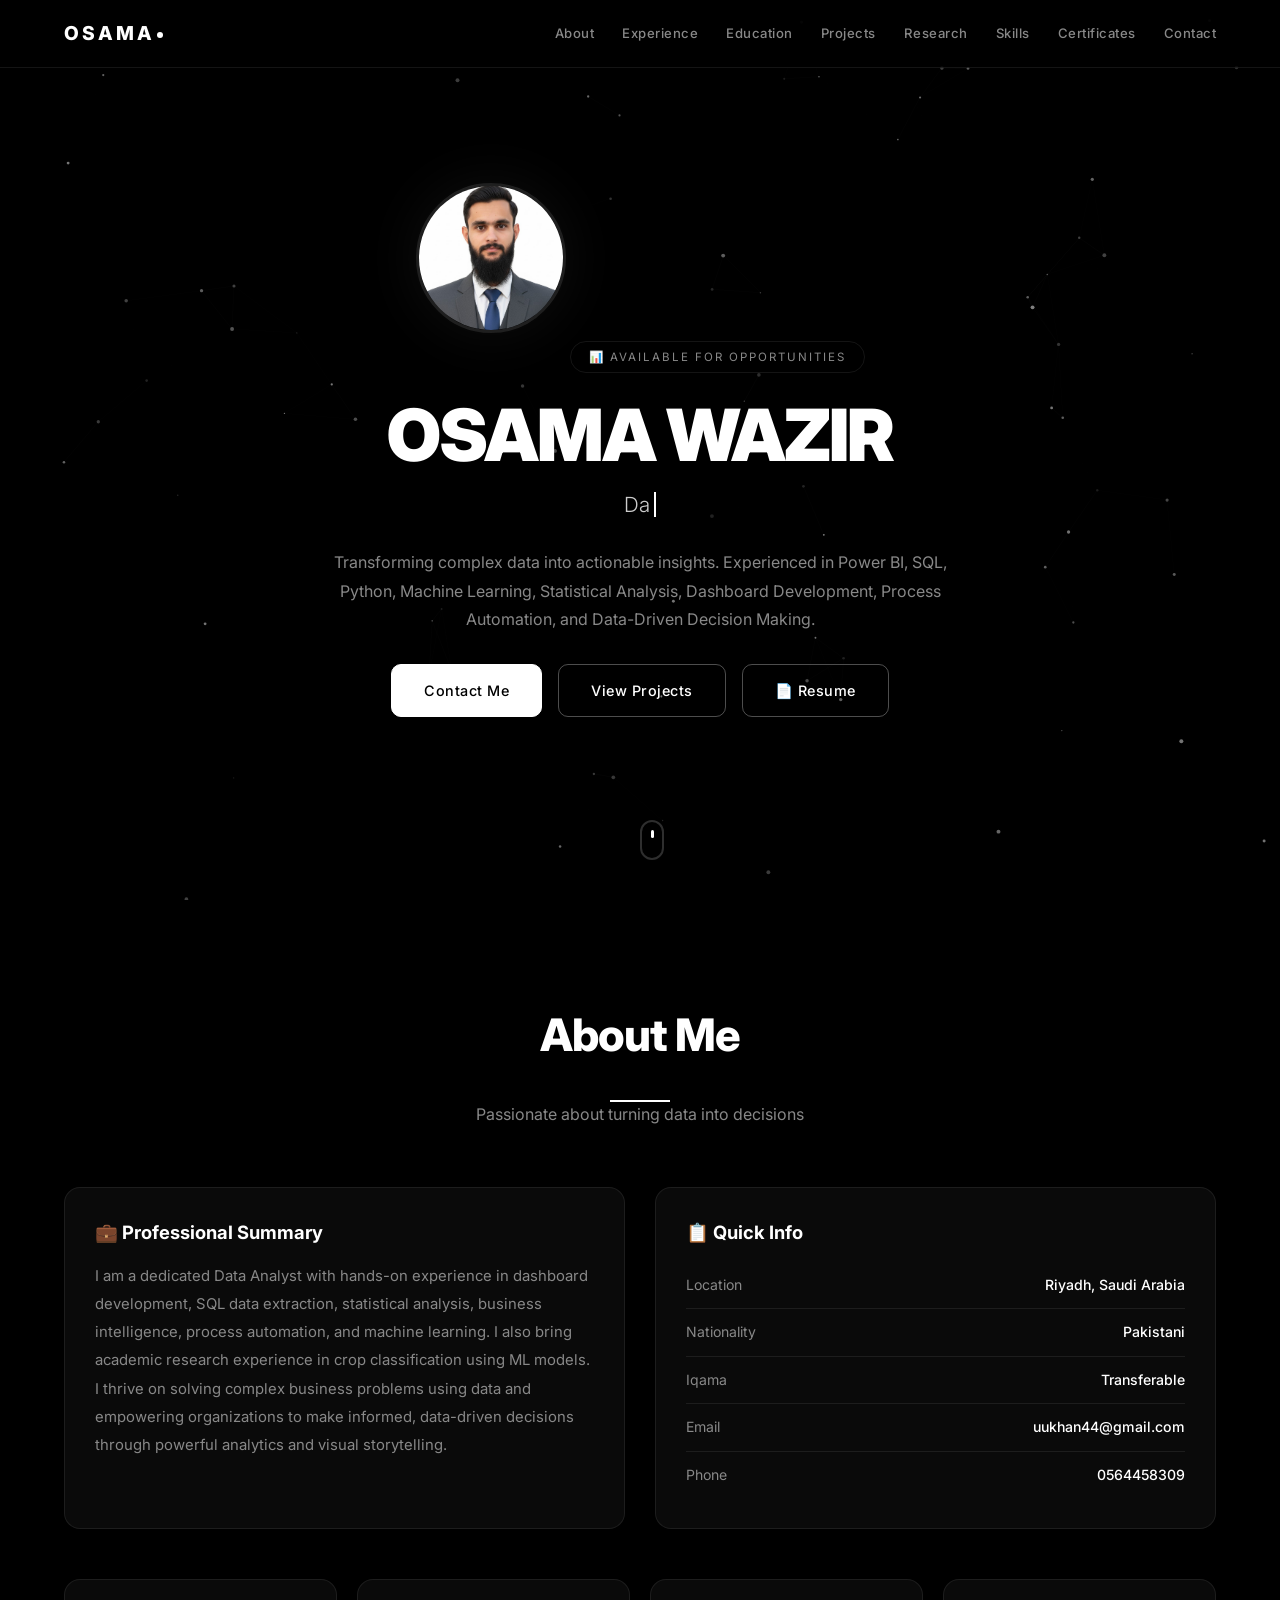
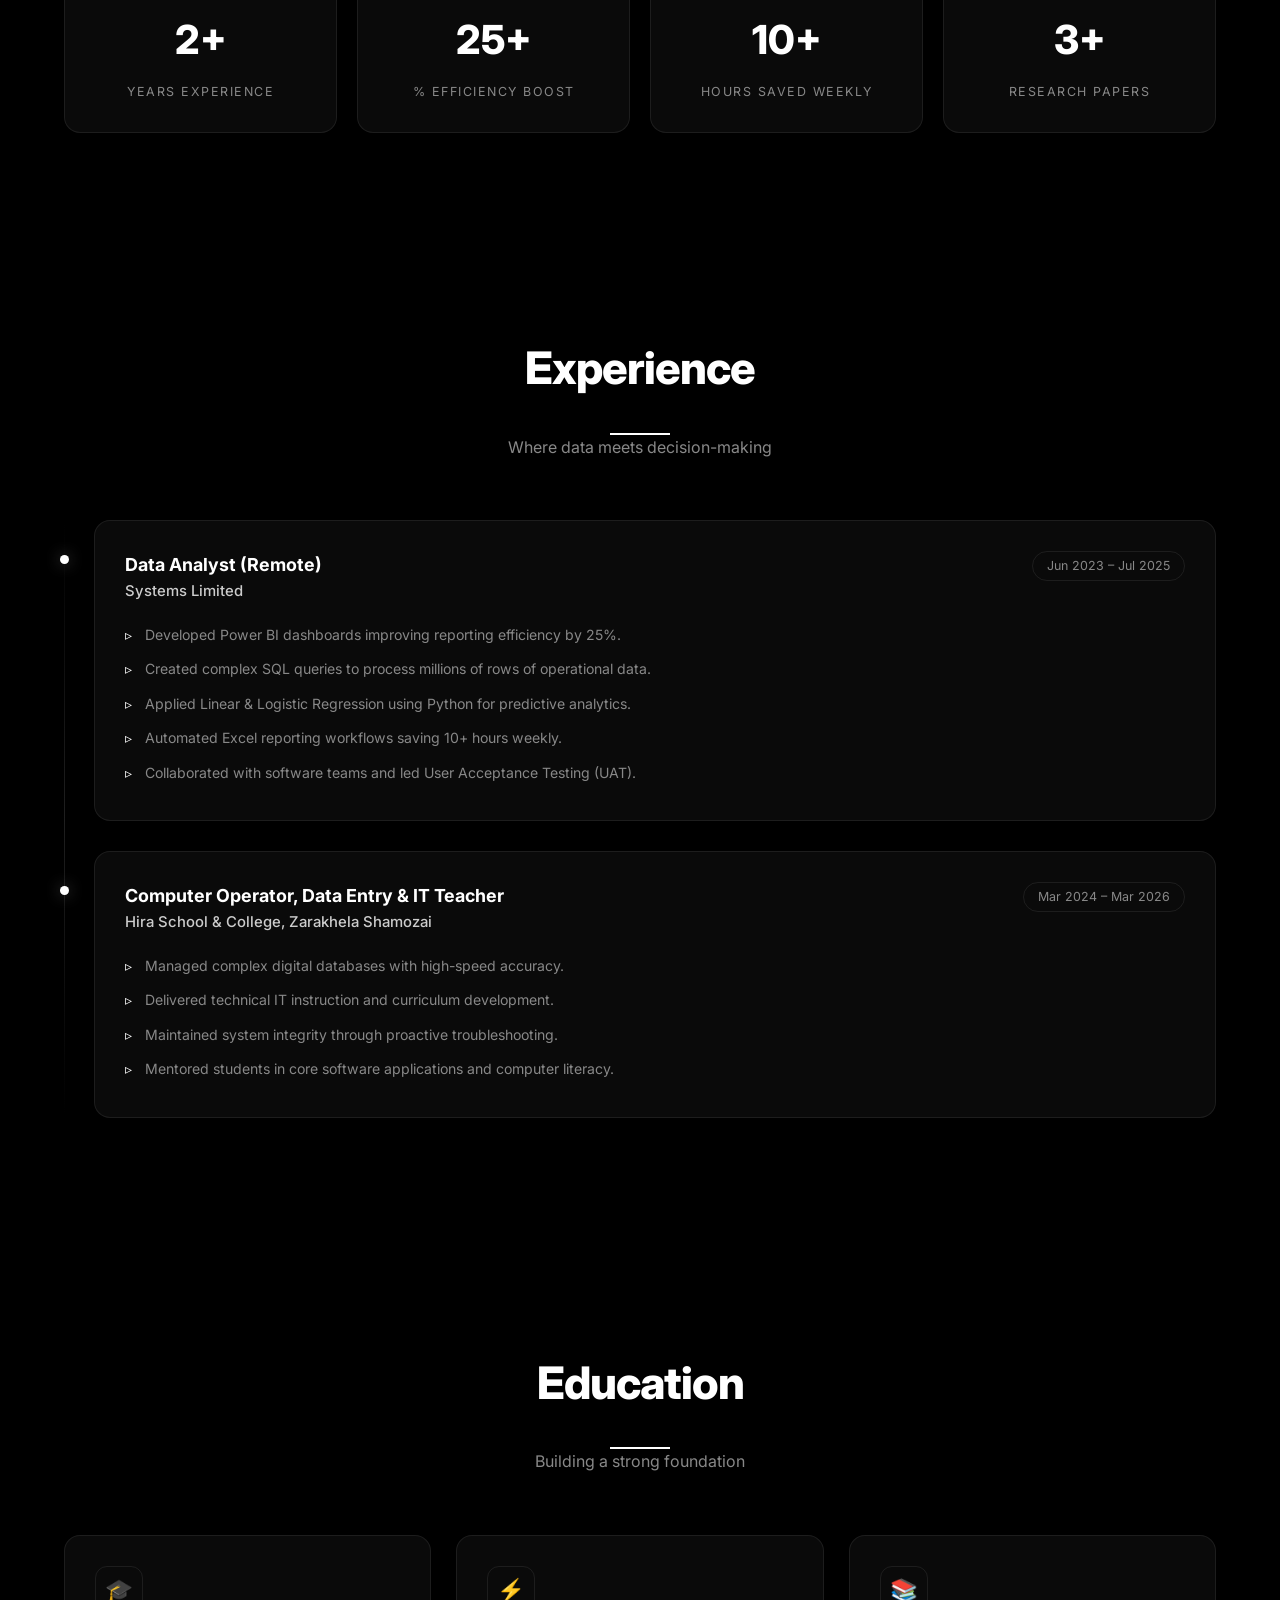
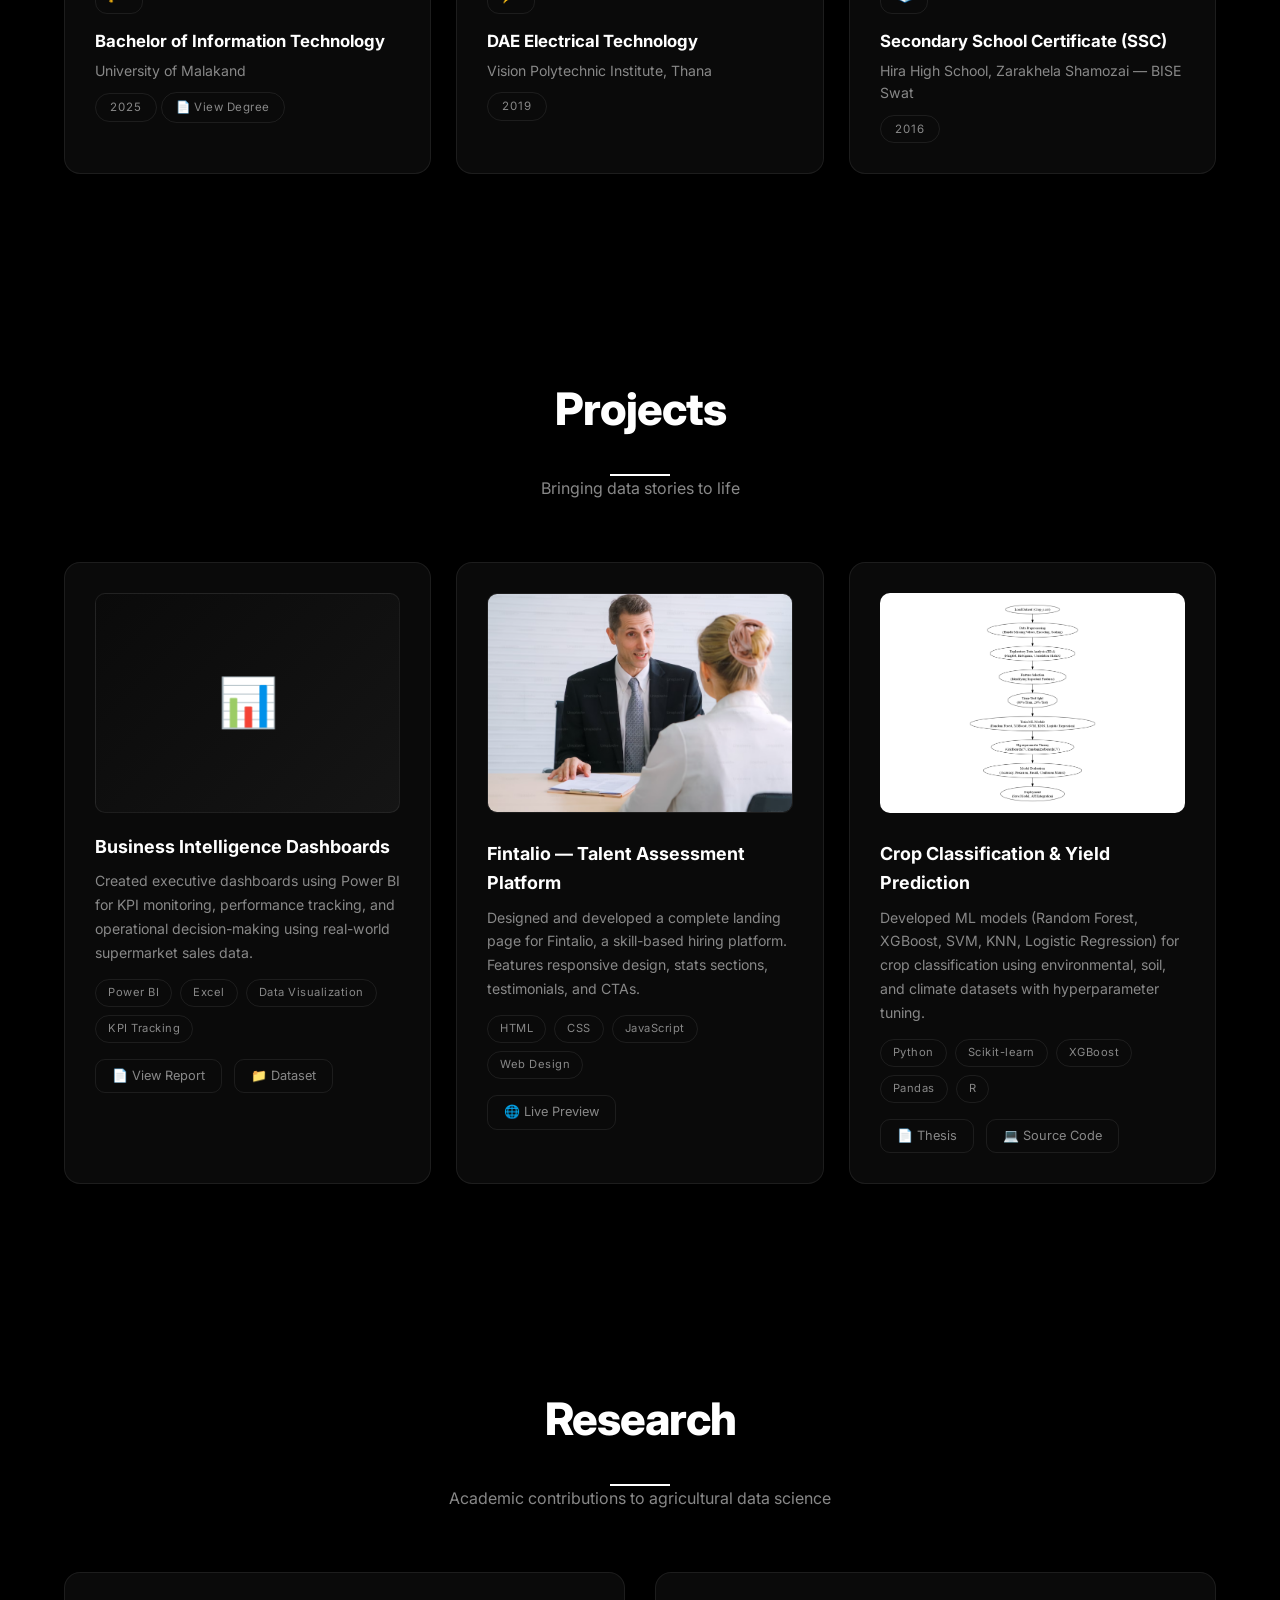
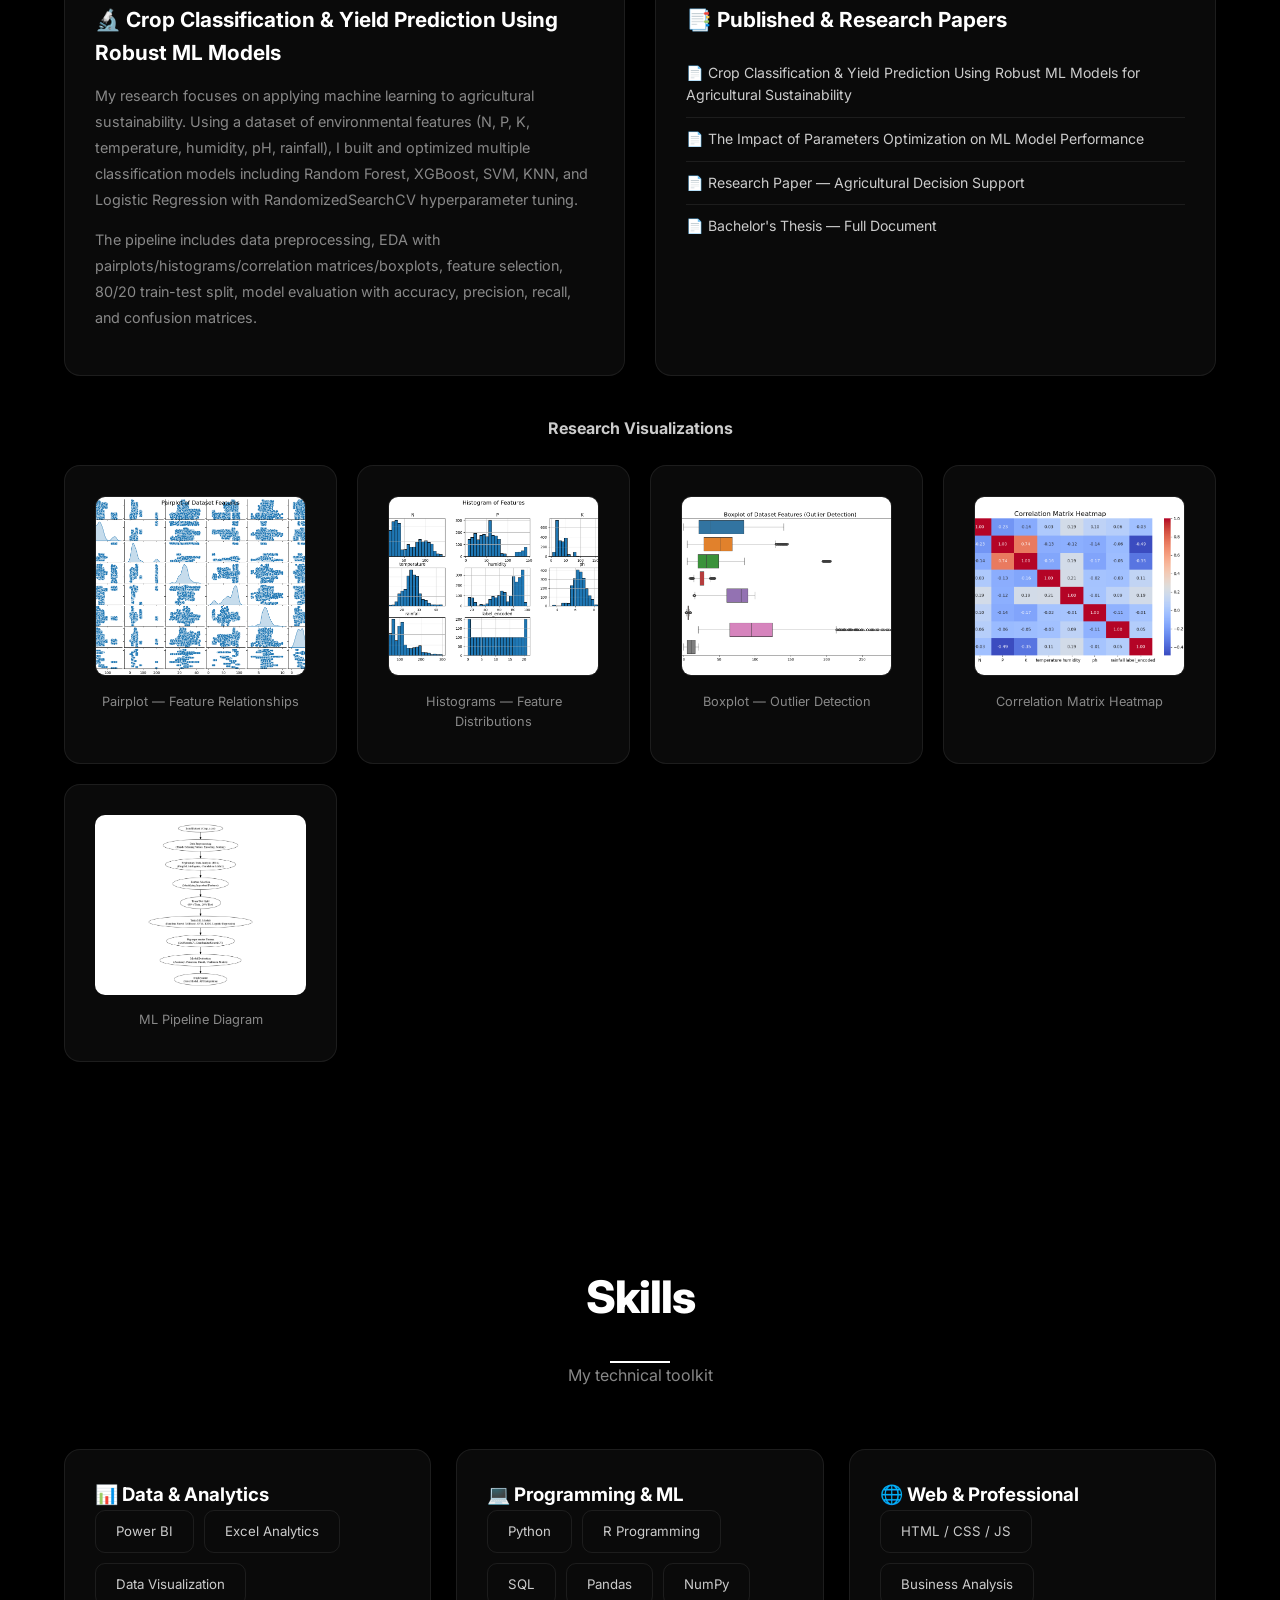
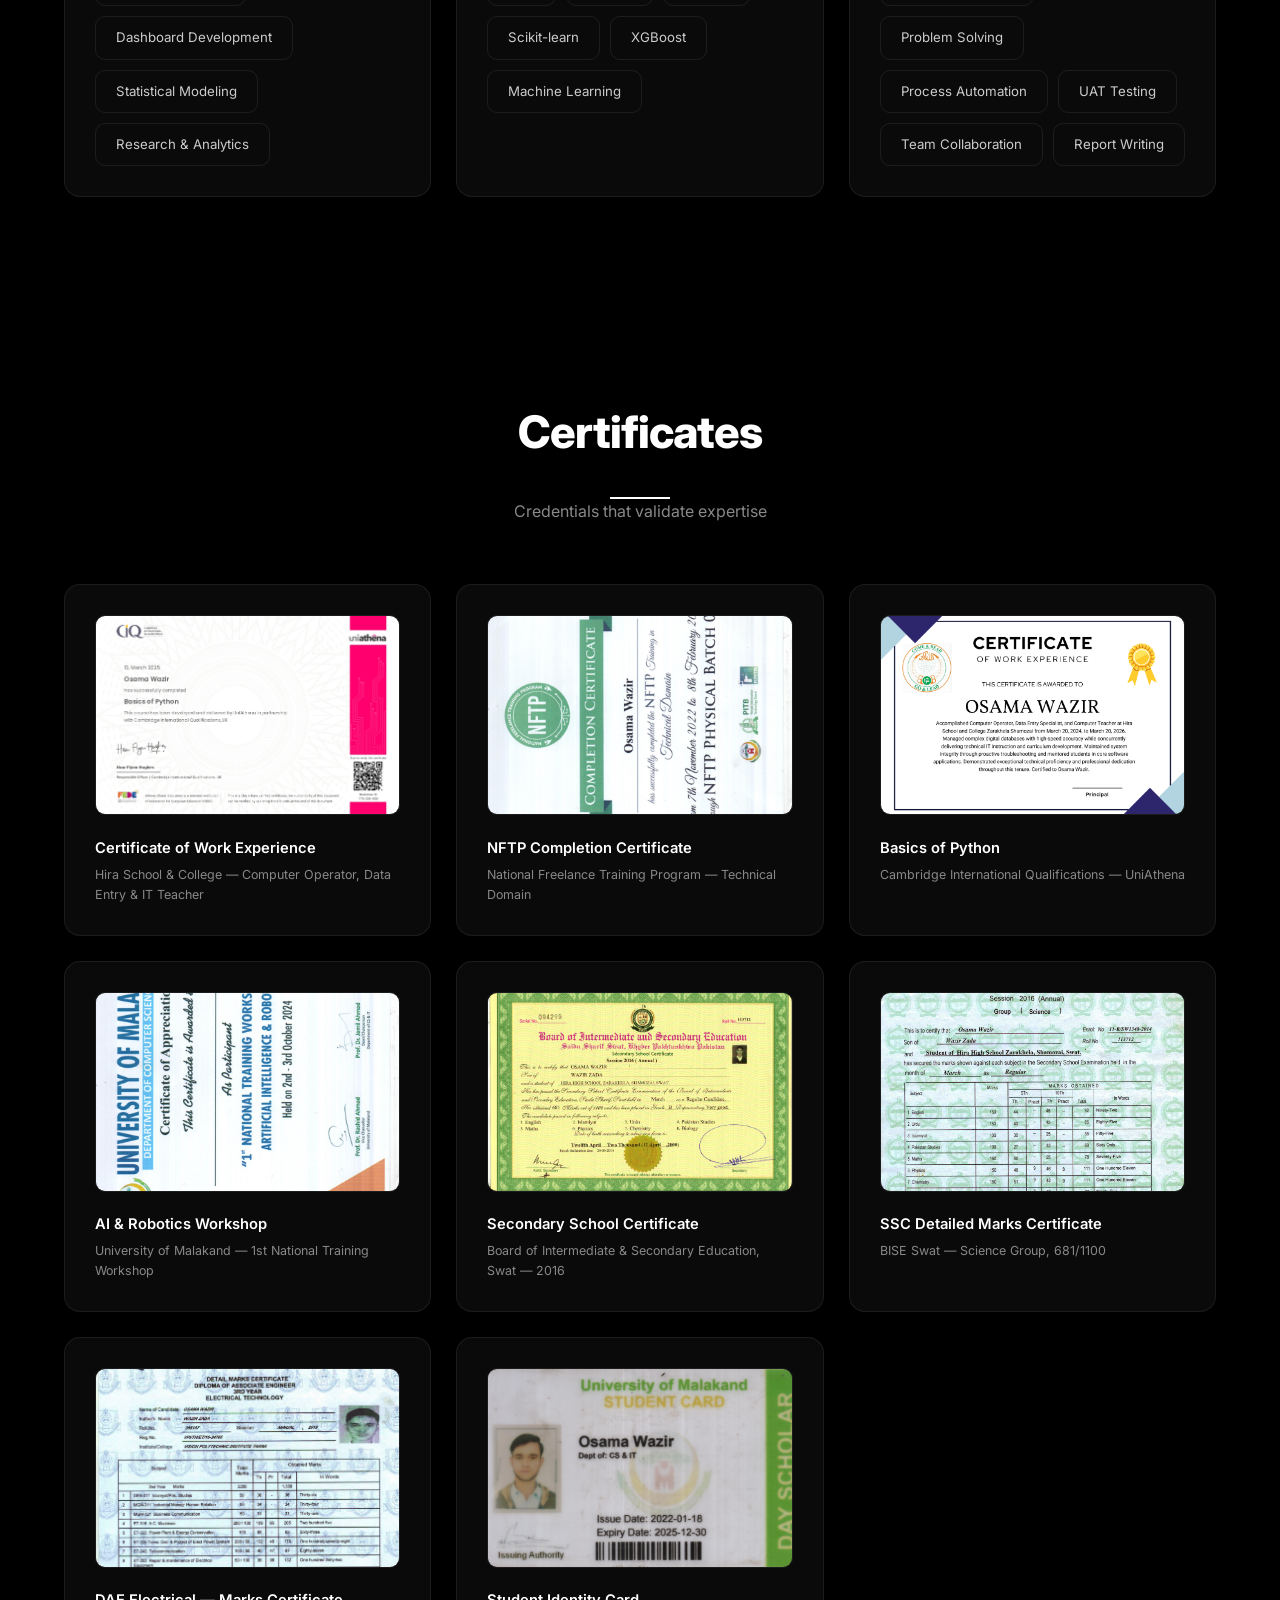
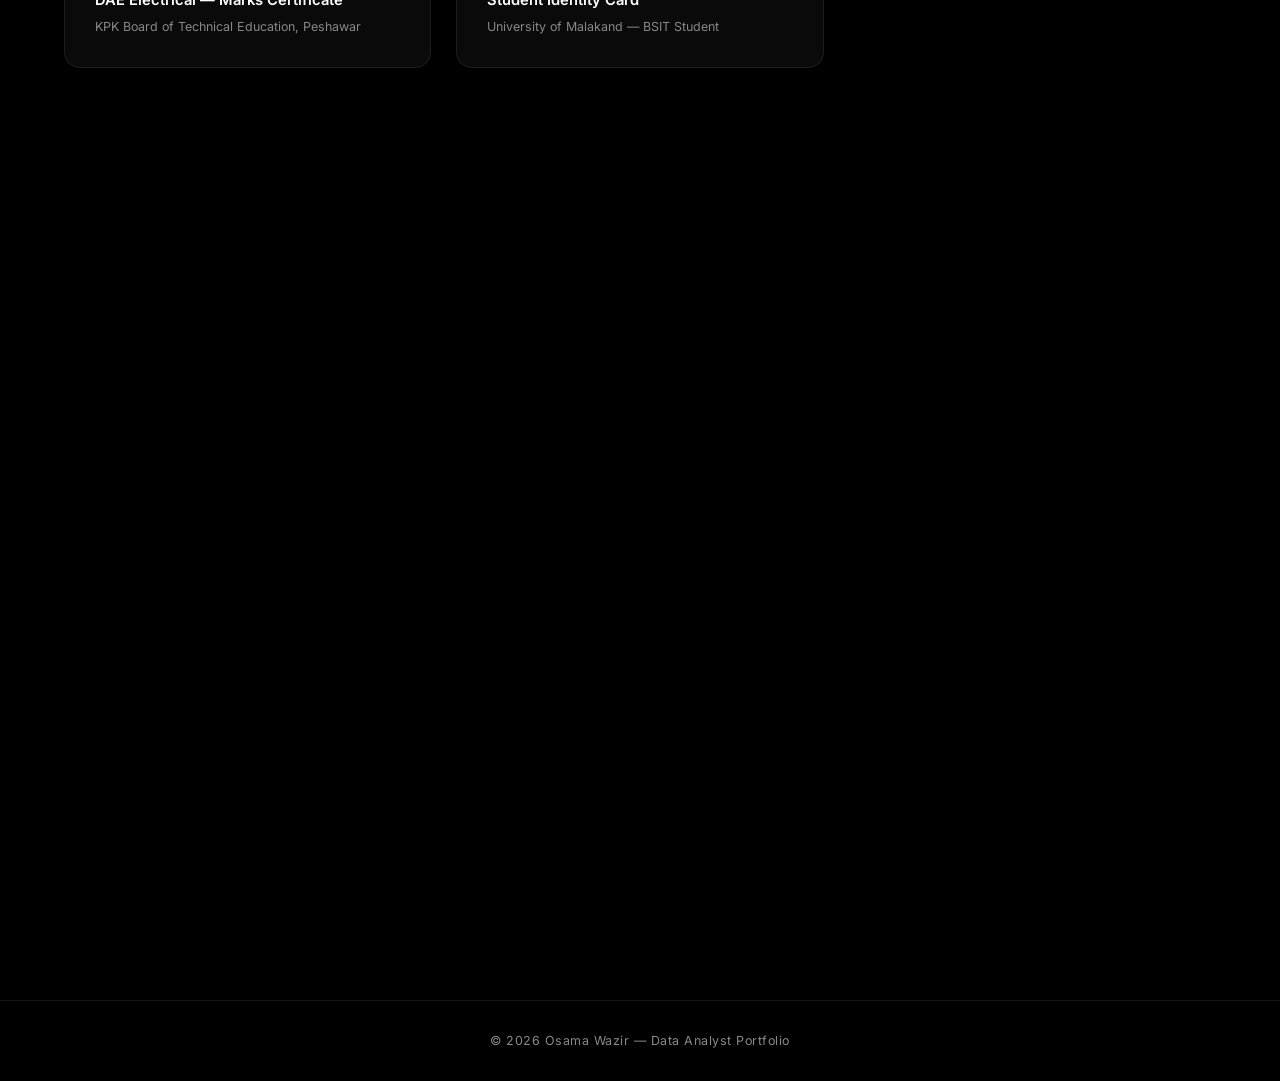
==== commit 6e23e91c: "integrate all asset images and files into portfolio" ====
--- a/index.html
+++ b/index.html
@@ -399,6 +399,7 @@
                 <h3>Bachelor of Information Technology</h3>
                 <p>University of Malakand</p>
                 <span class="edu-year">2025</span>
+                <a href="assets/certificates/bsit-degree.pdf" target="_blank" style="display:inline-block;margin-top:10px;padding:5px 14px;border:1px solid var(--border);border-radius:50px;font-size:.72rem;color:var(--dim);text-decoration:none;transition:var(--t);letter-spacing:.5px" onmouseover="this.style.borderColor='#fff';this.style.color='#fff'" onmouseout="this.style.borderColor='';this.style.color=''">📄 View Degree</a>
             </div>
             <div class="card edu-card reveal rd1">
                 <div class="edu-icon">⚡</div>
@@ -630,6 +631,11 @@
                 <h4>DAE Electrical — Marks Certificate</h4>
                 <p>KPK Board of Technical Education, Peshawar</p>
             </div>
+            <div class="card cert-card reveal rd3" onclick="openLB(12)">
+                <img src="assets/certificates/student-card.jpg" alt="Student Card" class="cert-img">
+                <h4>Student Identity Card</h4>
+                <p>University of Malakand — BSIT Student</p>
+            </div>
         </div>
     </div>
 </section>
@@ -664,6 +670,8 @@
                 <a href="mailto:uukhan44@gmail.com" class="btn btn-filled"><span>Send Email</span></a>
                 <br><br>
                 <a href="assets/resume/osama-wazir-resume.pdf" target="_blank" class="btn"><span>📄 Download Resume</span></a>
+                <br><br>
+                <a href="assets/certificates/osama-wazir-cv.pdf" target="_blank" class="btn"><span>📋 Download CV</span></a>
             </div>
         </div>
     </div>
@@ -743,7 +751,8 @@
     {src:'assets/certificates/ai-robotics-workshop.jpg',cap:'AI & Robotics Workshop — University of Malakand'},
     {src:'assets/certificates/secondary-school-certificate.jpeg',cap:'Secondary School Certificate — BISE Swat'},
     {src:'assets/certificates/detailed-marks-certificate.jpeg',cap:'SSC Detailed Marks — BISE Swat'},
-    {src:'assets/certificates/dae-electrical-certificate.jpeg',cap:'DAE Electrical — KPK Board of Technical Education'}
+    {src:'assets/certificates/dae-electrical-certificate.jpeg',cap:'DAE Electrical — KPK Board of Technical Education'},
+    {src:'assets/certificates/student-card.jpg',cap:'Student Identity Card — University of Malakand'}
 ];
 let cli=0;
 function openLB(i){cli=i;document.getElementById('lbImg').src=lbImages[i].src;document.getElementById('lbCap').textContent=lbImages[i].cap;document.getElementById('lb').classList.add('active');document.body.style.overflow='hidden'}
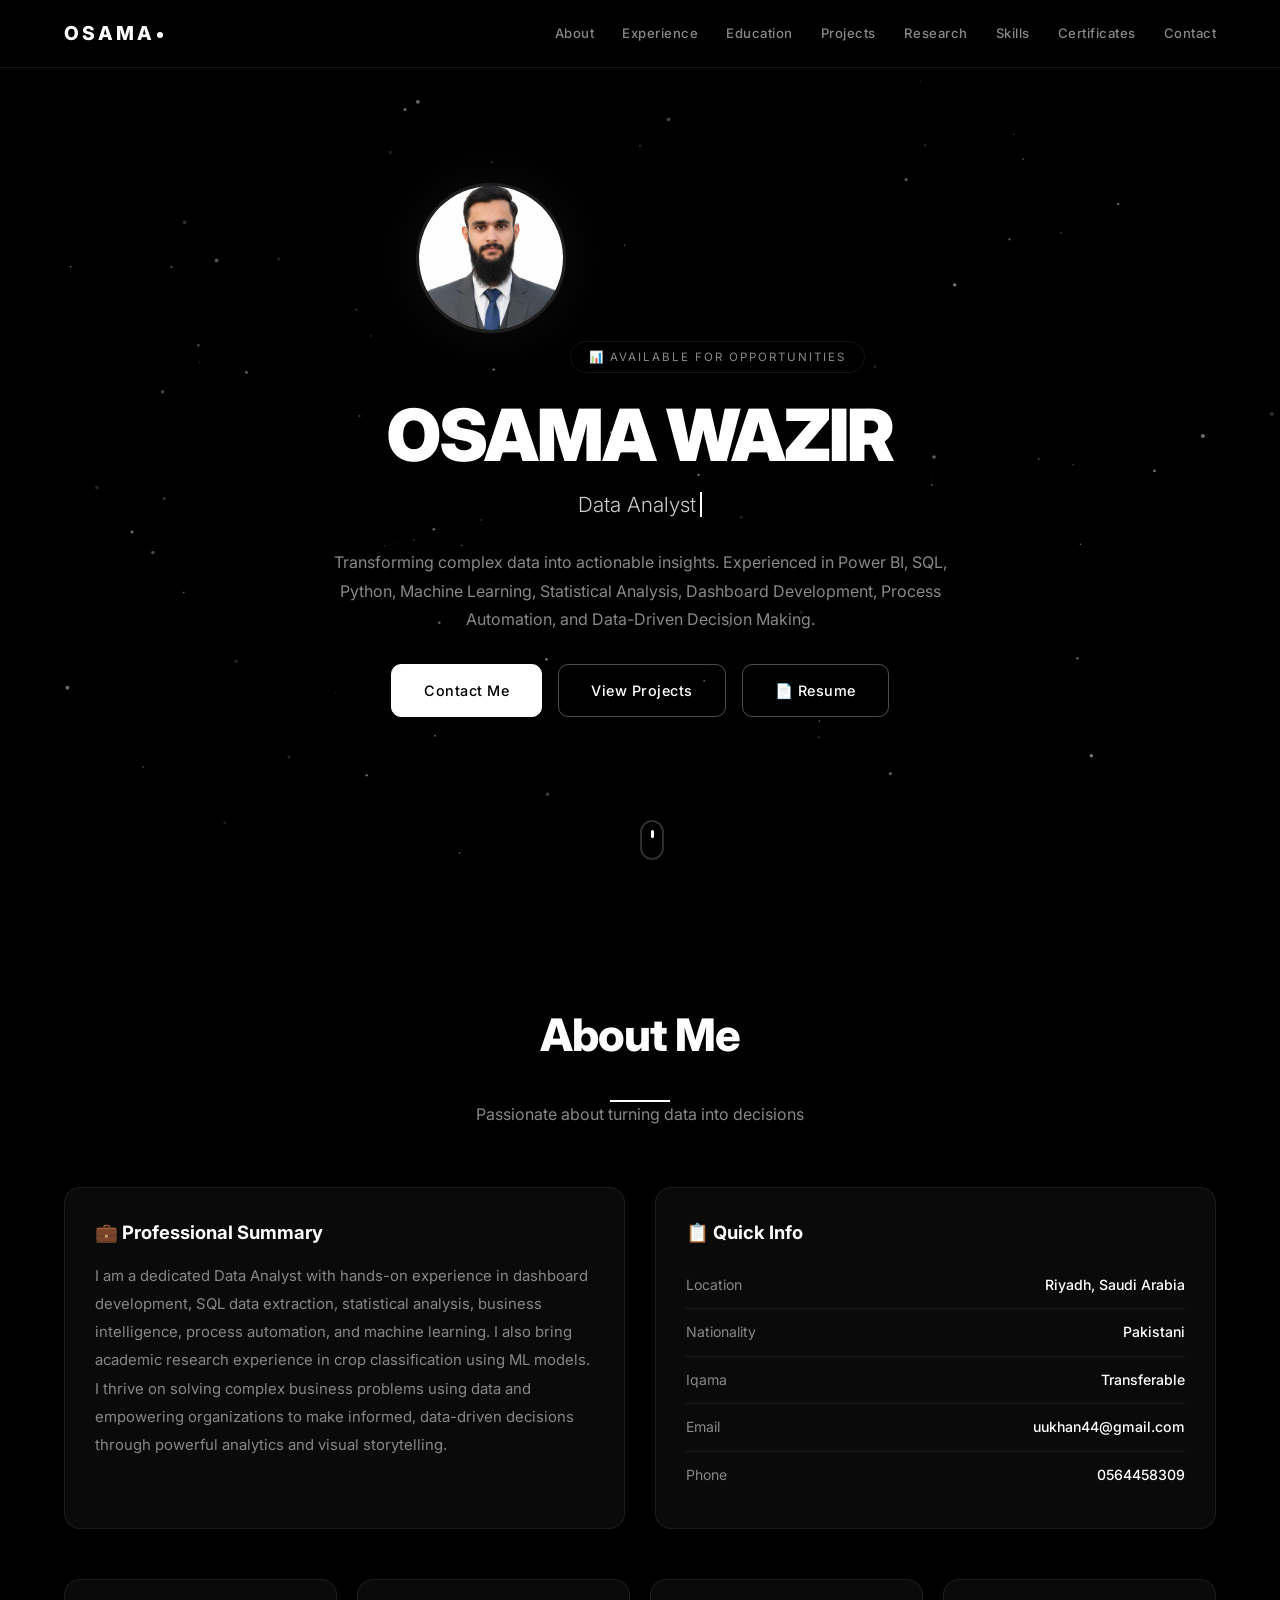
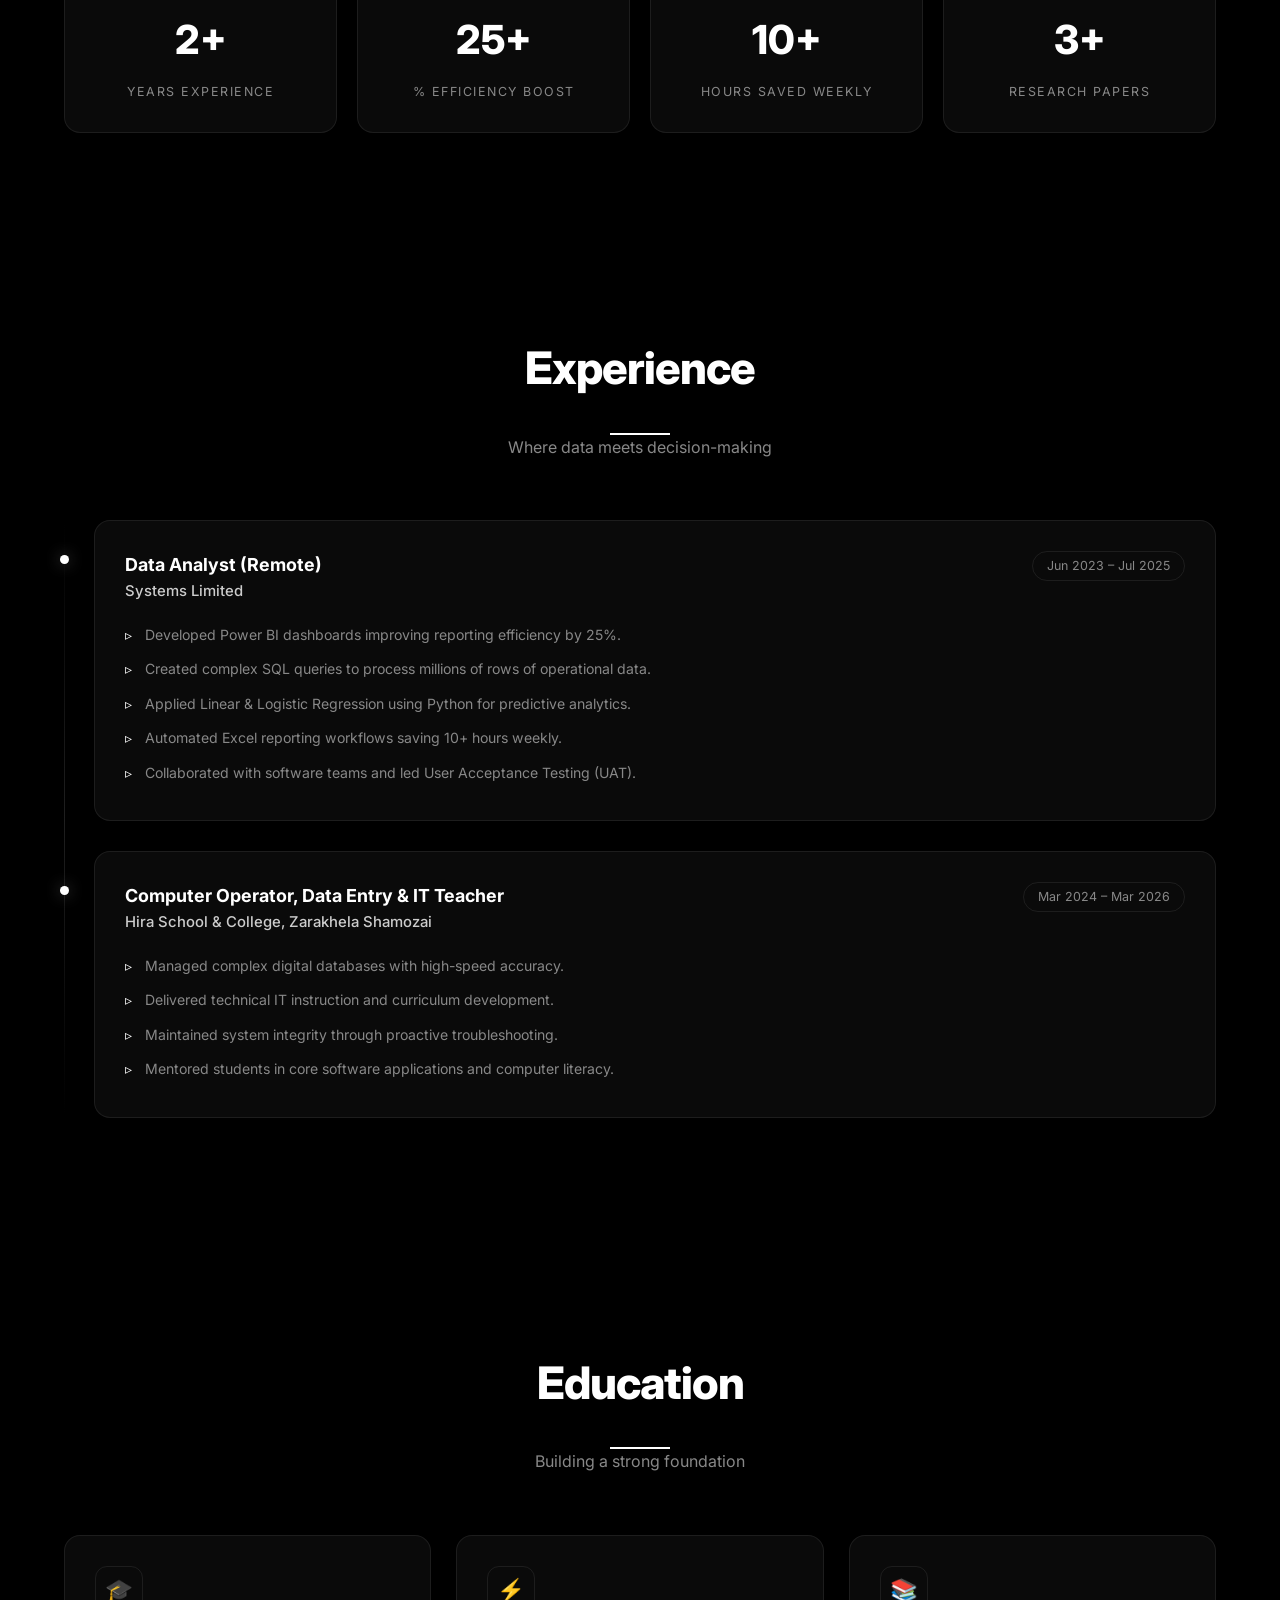
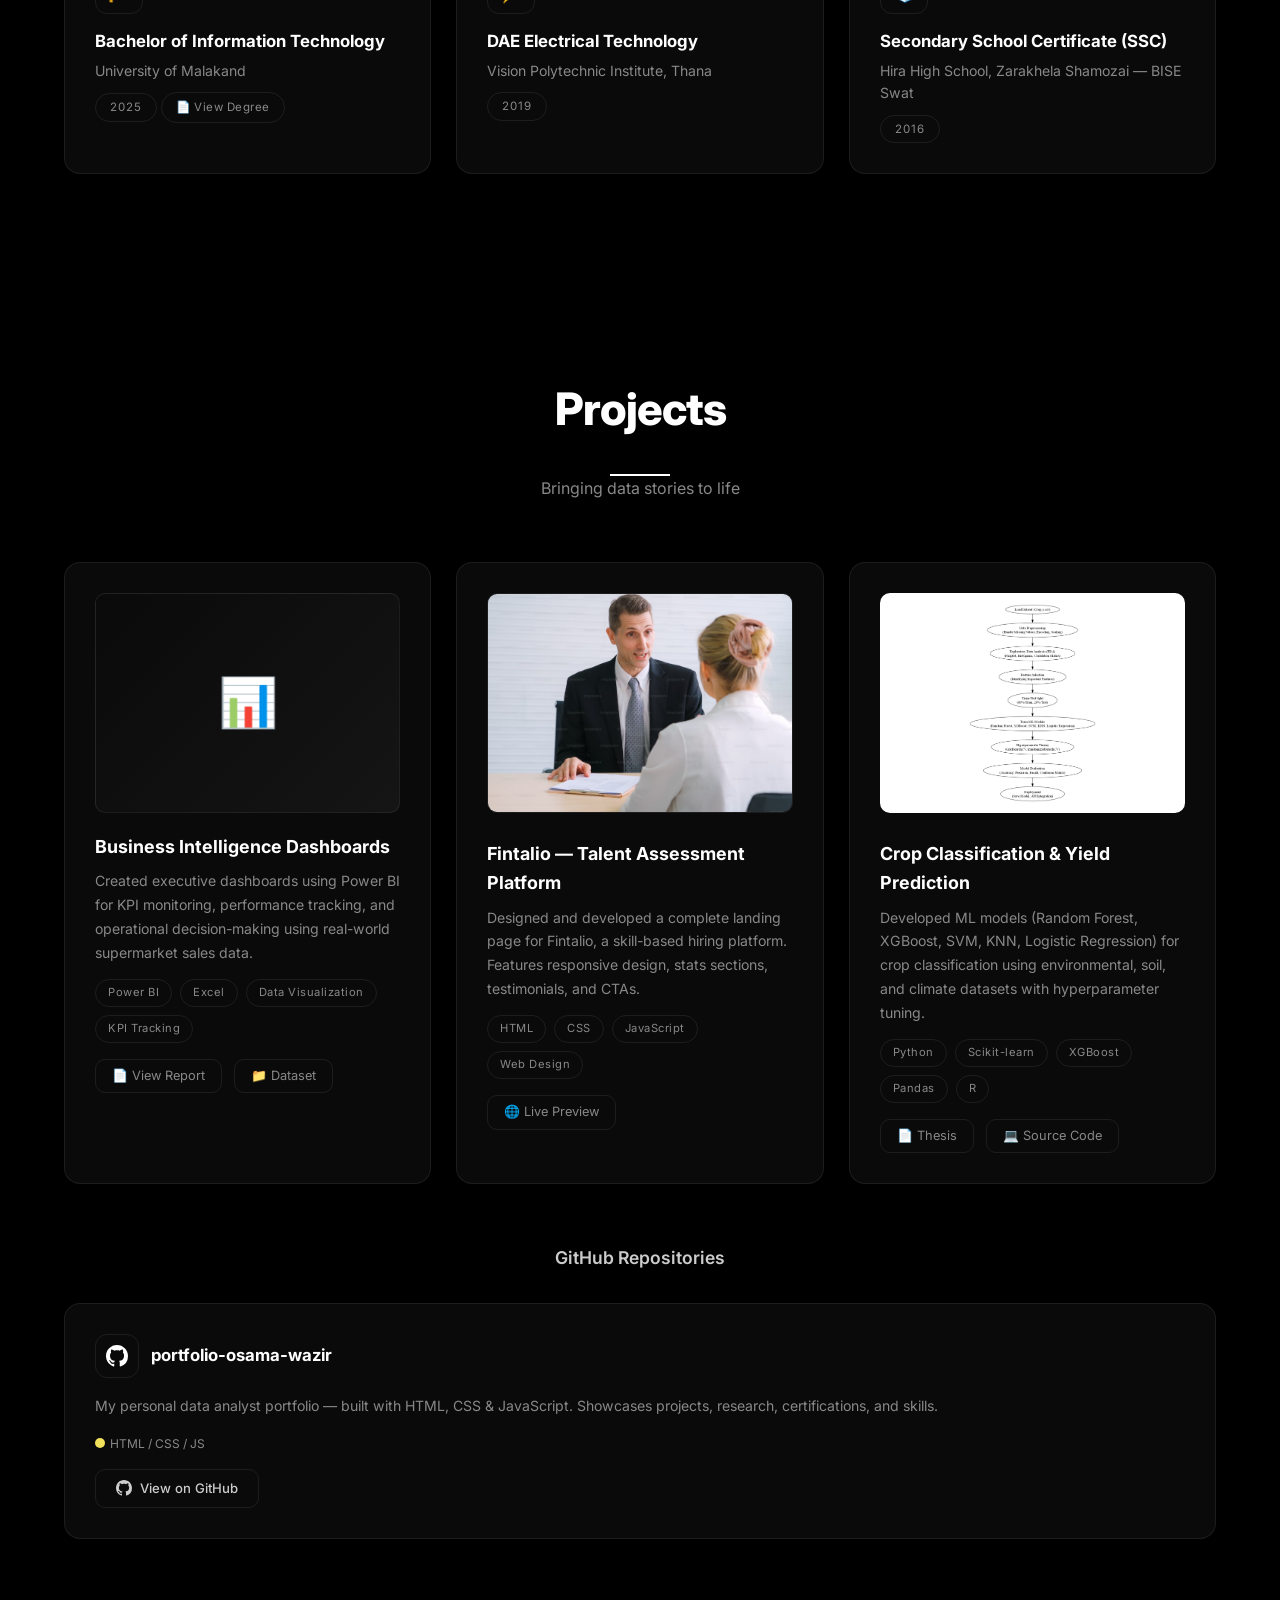
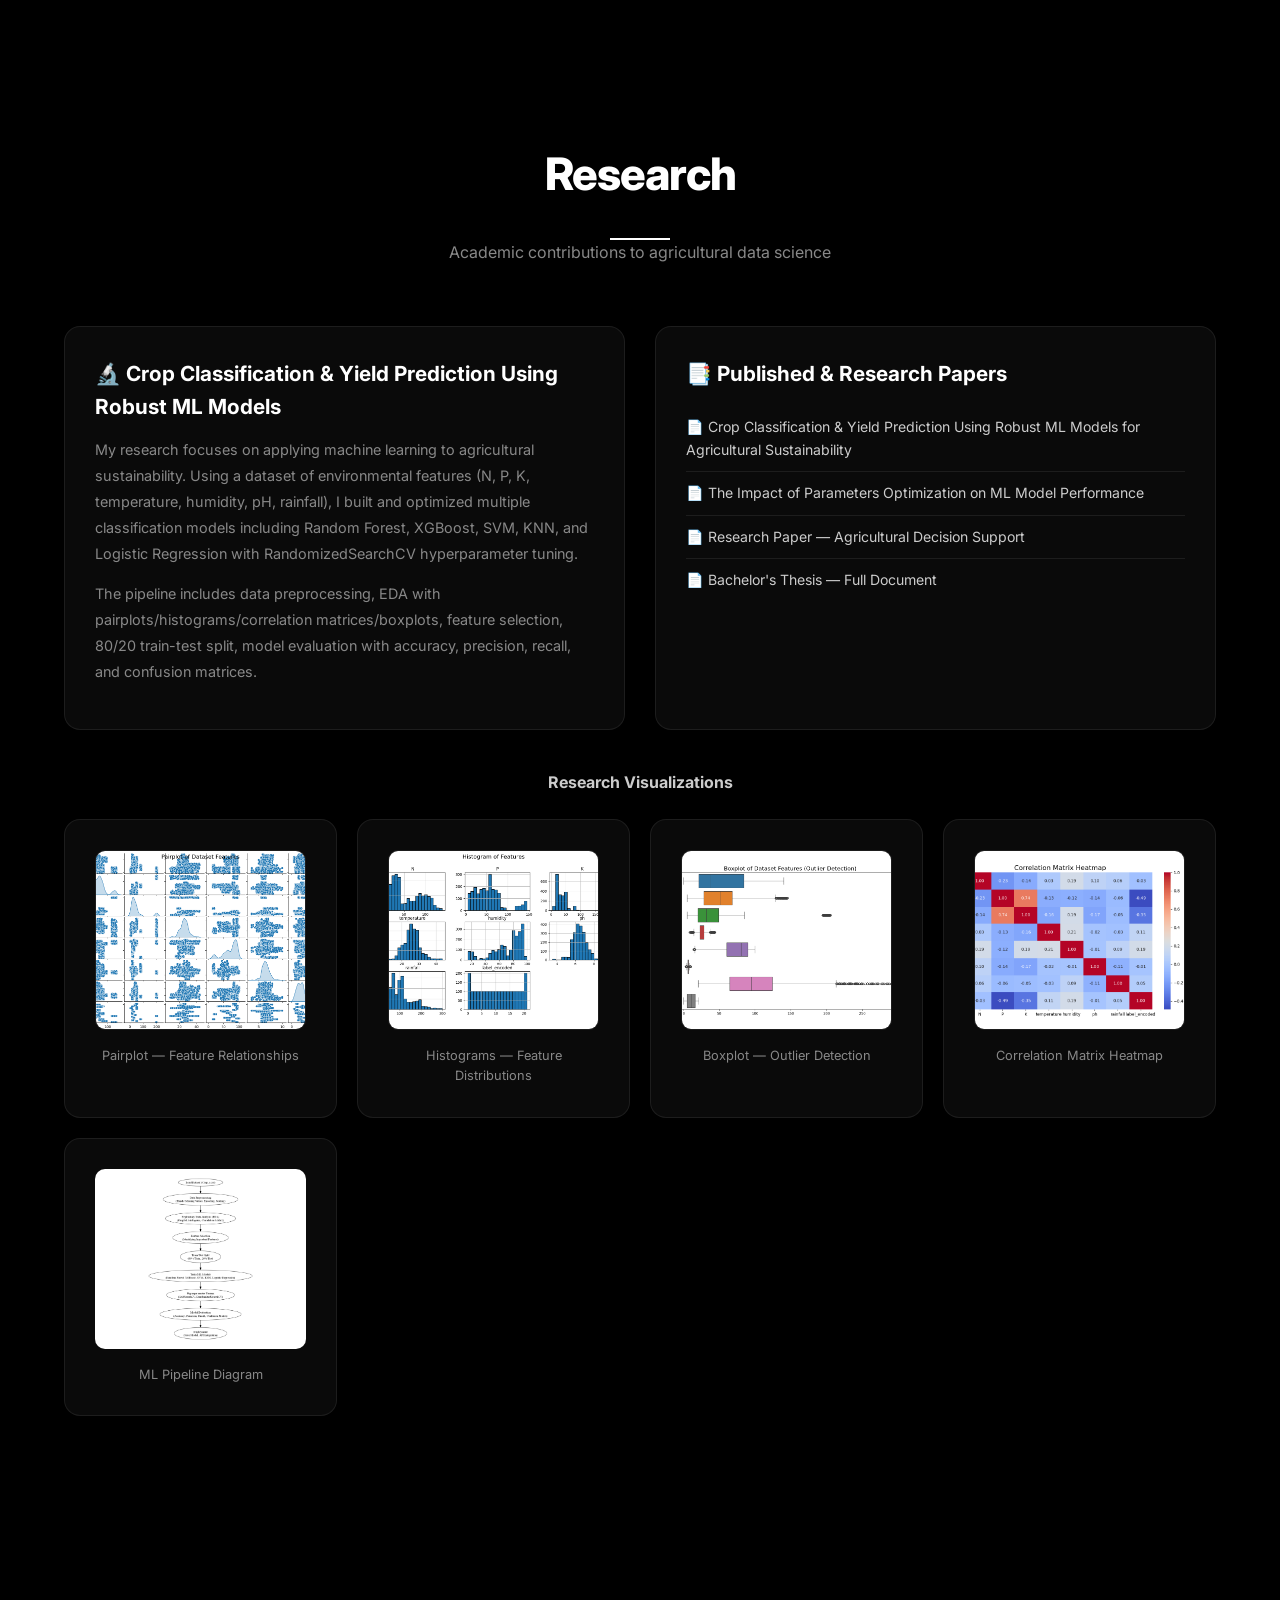
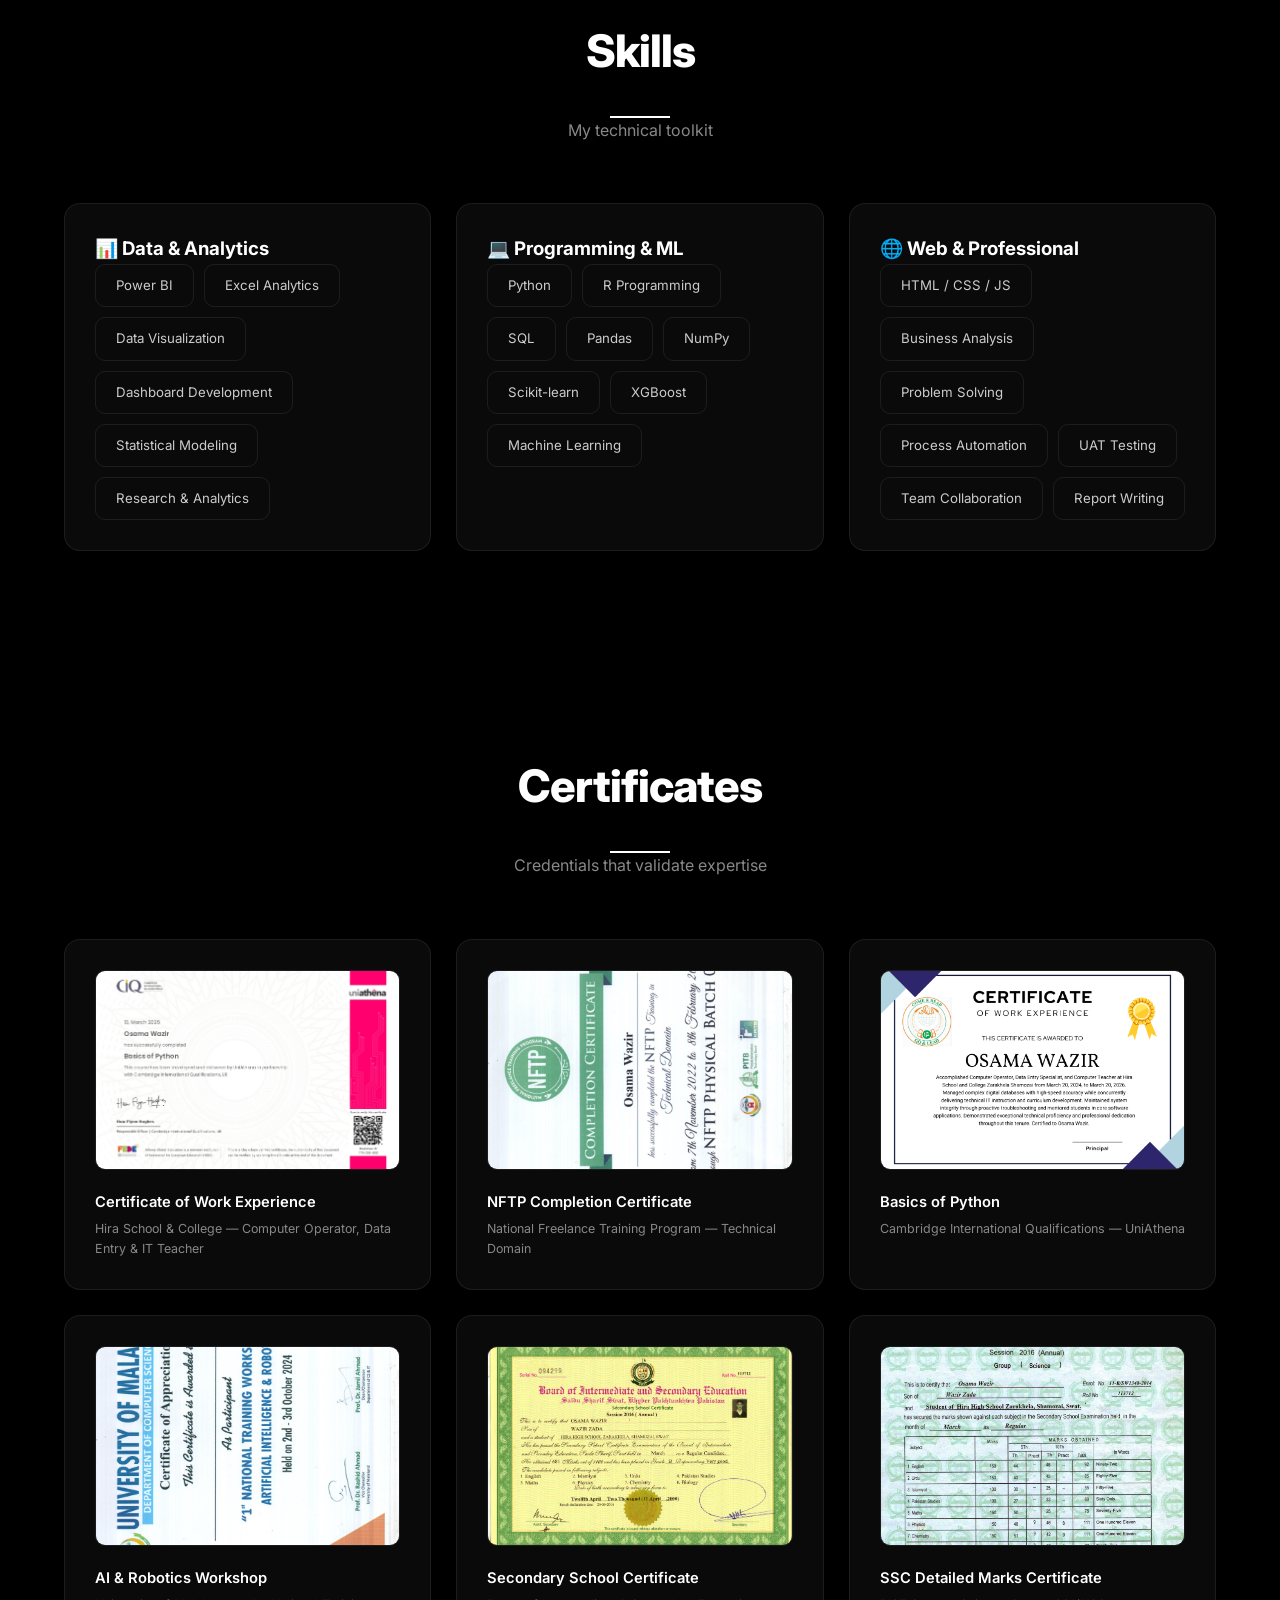
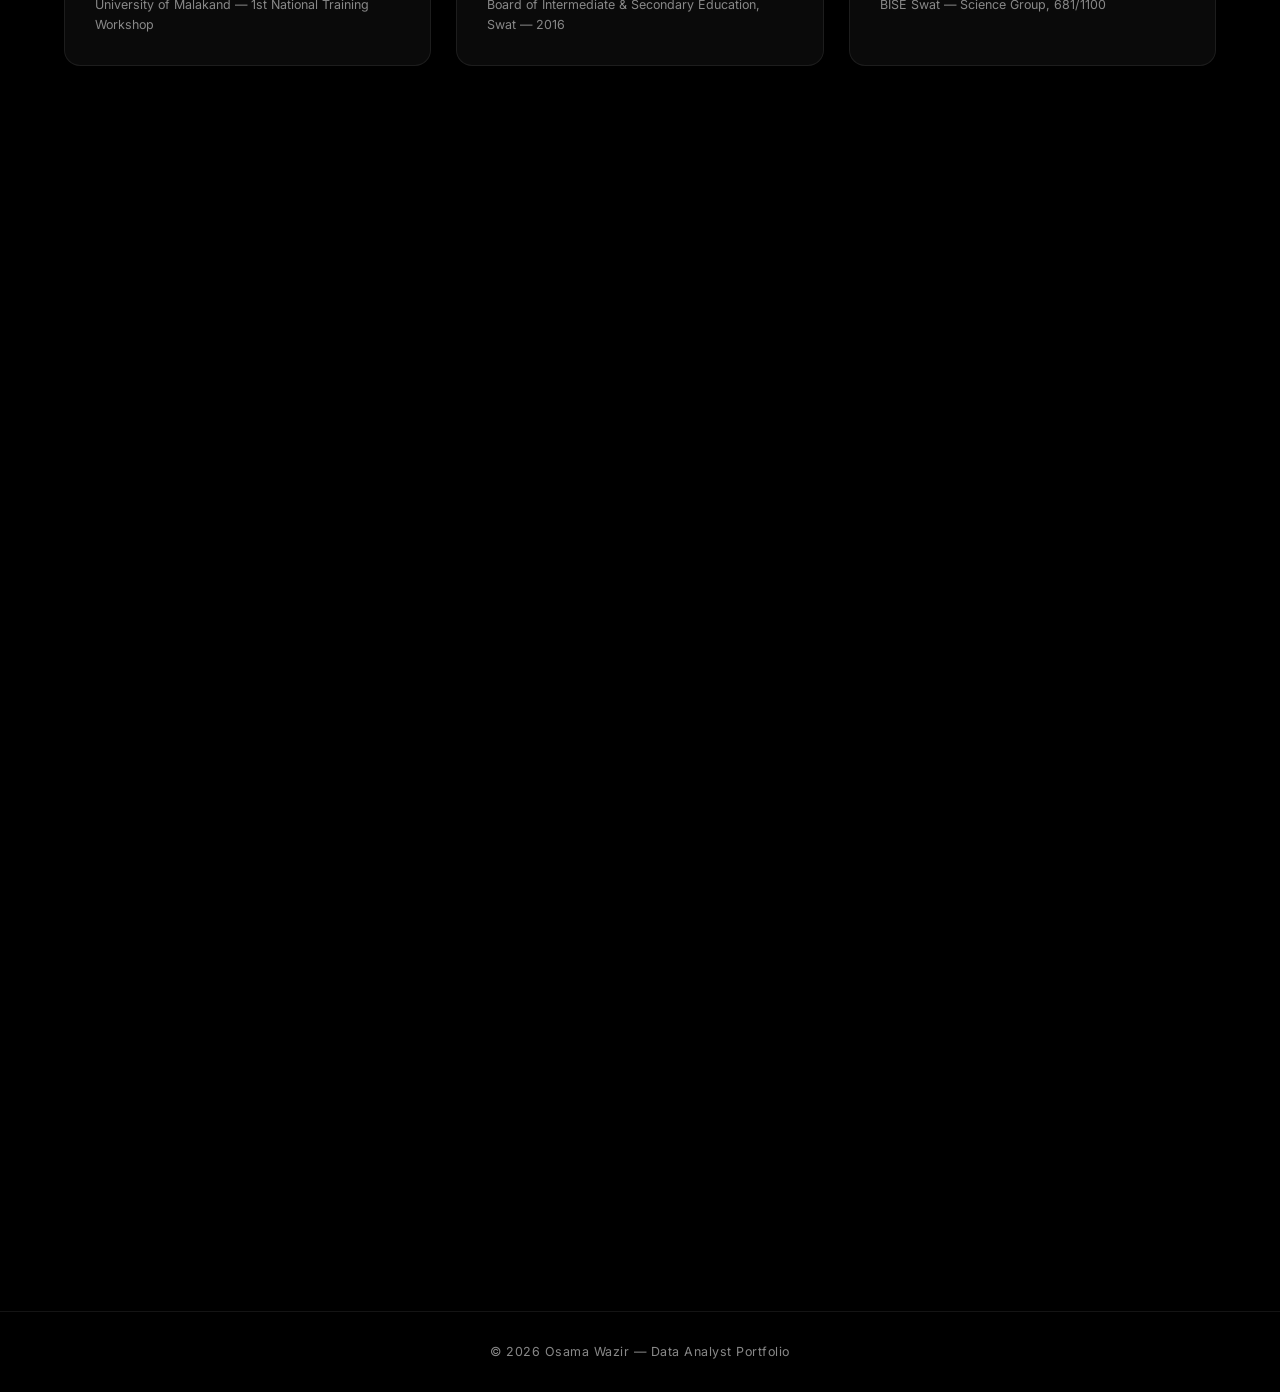
==== commit 87651de8: "add GitHub repos section, remove CV download button" ====
--- a/index.html
+++ b/index.html
@@ -176,6 +176,22 @@
 .proj-links{display:flex;gap:12px;margin-top:16px;flex-wrap:wrap}
 .proj-link{padding:6px 16px;border:1px solid var(--border);border-radius:var(--rs);color:var(--dim);text-decoration:none;font-size:.8rem;transition:var(--t)}
 .proj-link:hover{border-color:#fff;color:#fff}
+
+/* ===== GITHUB PROJECTS ===== */
+.gh-grid{display:grid;grid-template-columns:repeat(auto-fit,minmax(340px,1fr));gap:25px}
+.gh-card{position:relative;overflow:hidden}
+.gh-card .gh-header{display:flex;align-items:center;gap:12px;margin-bottom:16px}
+.gh-card .gh-icon{width:44px;height:44px;border:1px solid var(--border);border-radius:12px;display:flex;align-items:center;justify-content:center;flex-shrink:0;transition:var(--t)}
+.gh-card .gh-icon svg{width:22px;height:22px;fill:#fff}
+.gh-card:hover .gh-icon{border-color:#fff;background:rgba(255,255,255,0.05)}
+.gh-card h3{font-size:1.05rem;font-weight:700}
+.gh-card .gh-desc{color:var(--dim);font-size:.88rem;line-height:1.7;margin-bottom:16px}
+.gh-card .gh-meta{display:flex;gap:16px;flex-wrap:wrap;margin-bottom:16px}
+.gh-card .gh-meta span{font-size:.75rem;color:var(--dim);display:flex;align-items:center;gap:5px}
+.gh-card .gh-meta .gh-dot{width:10px;height:10px;border-radius:50%;display:inline-block}
+.gh-card .gh-btn{display:inline-flex;align-items:center;gap:8px;padding:8px 20px;border:1px solid var(--border);border-radius:var(--rs);color:var(--soft);text-decoration:none;font-size:.82rem;font-weight:500;transition:var(--t)}
+.gh-card .gh-btn:hover{border-color:#fff;color:#fff;background:rgba(255,255,255,0.04);transform:translateY(-2px)}
+.gh-card .gh-btn svg{width:16px;height:16px;fill:currentColor}
 
 /* ===== RESEARCH ===== */
 .research-hero{display:grid;grid-template-columns:1fr 1fr;gap:30px;margin-bottom:40px}
@@ -475,6 +491,47 @@
             </div>
 
         </div>
+
+        <!-- GITHUB PROJECTS -->
+        <h3 style="text-align:center;margin:60px 0 30px;font-size:1.1rem;color:var(--soft);font-weight:600">GitHub Repositories</h3>
+        <div class="gh-grid">
+
+            <!-- ====== CARD TEMPLATE — Copy this block to add more projects ====== -->
+            <div class="card gh-card reveal">
+                <div class="gh-header">
+                    <div class="gh-icon"><svg viewBox="0 0 16 16"><path d="M8 0C3.58 0 0 3.58 0 8c0 3.54 2.29 6.53 5.47 7.59.4.07.55-.17.55-.38 0-.19-.01-.82-.01-1.49-2.01.37-2.53-.49-2.69-.94-.09-.23-.48-.94-.82-1.13-.28-.15-.68-.52-.01-.53.63-.01 1.08.58 1.23.82.72 1.21 1.87.87 2.33.66.07-.52.28-.87.51-1.07-1.78-.2-3.64-.89-3.64-3.95 0-.87.31-1.59.82-2.15-.08-.2-.36-1.02.08-2.12 0 0 .67-.21 2.2.82.64-.18 1.32-.27 2-.27.68 0 1.36.09 2 .27 1.53-1.04 2.2-.82 2.2-.82.44 1.1.16 1.92.08 2.12.51.56.82 1.27.82 2.15 0 3.07-1.87 3.75-3.65 3.95.29.25.54.73.54 1.48 0 1.07-.01 1.93-.01 2.2 0 .21.15.46.55.38A8.013 8.013 0 0016 8c0-4.42-3.58-8-8-8z"/></svg></div>
+                    <h3>portfolio-osama-wazir</h3>
+                </div>
+                <p class="gh-desc">My personal data analyst portfolio — built with HTML, CSS & JavaScript. Showcases projects, research, certifications, and skills.</p>
+                <div class="gh-meta">
+                    <span><span class="gh-dot" style="background:#f1e05a"></span> HTML / CSS / JS</span>
+                </div>
+                <a href="https://github.com/Osamawazir/portfolio-osama-wazir" target="_blank" class="gh-btn">
+                    <svg viewBox="0 0 16 16"><path d="M8 0C3.58 0 0 3.58 0 8c0 3.54 2.29 6.53 5.47 7.59.4.07.55-.17.55-.38 0-.19-.01-.82-.01-1.49-2.01.37-2.53-.49-2.69-.94-.09-.23-.48-.94-.82-1.13-.28-.15-.68-.52-.01-.53.63-.01 1.08.58 1.23.82.72 1.21 1.87.87 2.33.66.07-.52.28-.87.51-1.07-1.78-.2-3.64-.89-3.64-3.95 0-.87.31-1.59.82-2.15-.08-.2-.36-1.02.08-2.12 0 0 .67-.21 2.2.82.64-.18 1.32-.27 2-.27.68 0 1.36.09 2 .27 1.53-1.04 2.2-.82 2.2-.82.44 1.1.16 1.92.08 2.12.51.56.82 1.27.82 2.15 0 3.07-1.87 3.75-3.65 3.95.29.25.54.73.54 1.48 0 1.07-.01 1.93-.01 2.2 0 .21.15.46.55.38A8.013 8.013 0 0016 8c0-4.42-3.58-8-8-8z"/></svg>
+                    View on GitHub
+                </a>
+            </div>
+            <!-- ====== END CARD TEMPLATE ====== -->
+
+            <!--
+                TO ADD MORE GITHUB PROJECTS:
+                1. Copy everything between "CARD TEMPLATE" comments above
+                2. Paste it below
+                3. Change the <h3> title, <p class="gh-desc"> description,
+                   the language dot color, language name, and the <a href="..."> link
+                4. CSS will apply automatically!
+
+                Language dot colors:
+                  Python = #3572A5
+                  R = #198CE7
+                  JavaScript = #f1e05a
+                  HTML = #e34c26
+                  Jupyter = #DA5B0B
+                  Power BI = #F2C811
+            -->
+
+        </div>
+
     </div>
 </section>
 
@@ -670,8 +727,6 @@
                 <a href="mailto:uukhan44@gmail.com" class="btn btn-filled"><span>Send Email</span></a>
                 <br><br>
                 <a href="assets/resume/osama-wazir-resume.pdf" target="_blank" class="btn"><span>📄 Download Resume</span></a>
-                <br><br>
-                <a href="assets/certificates/osama-wazir-cv.pdf" target="_blank" class="btn"><span>📋 Download CV</span></a>
             </div>
         </div>
     </div>
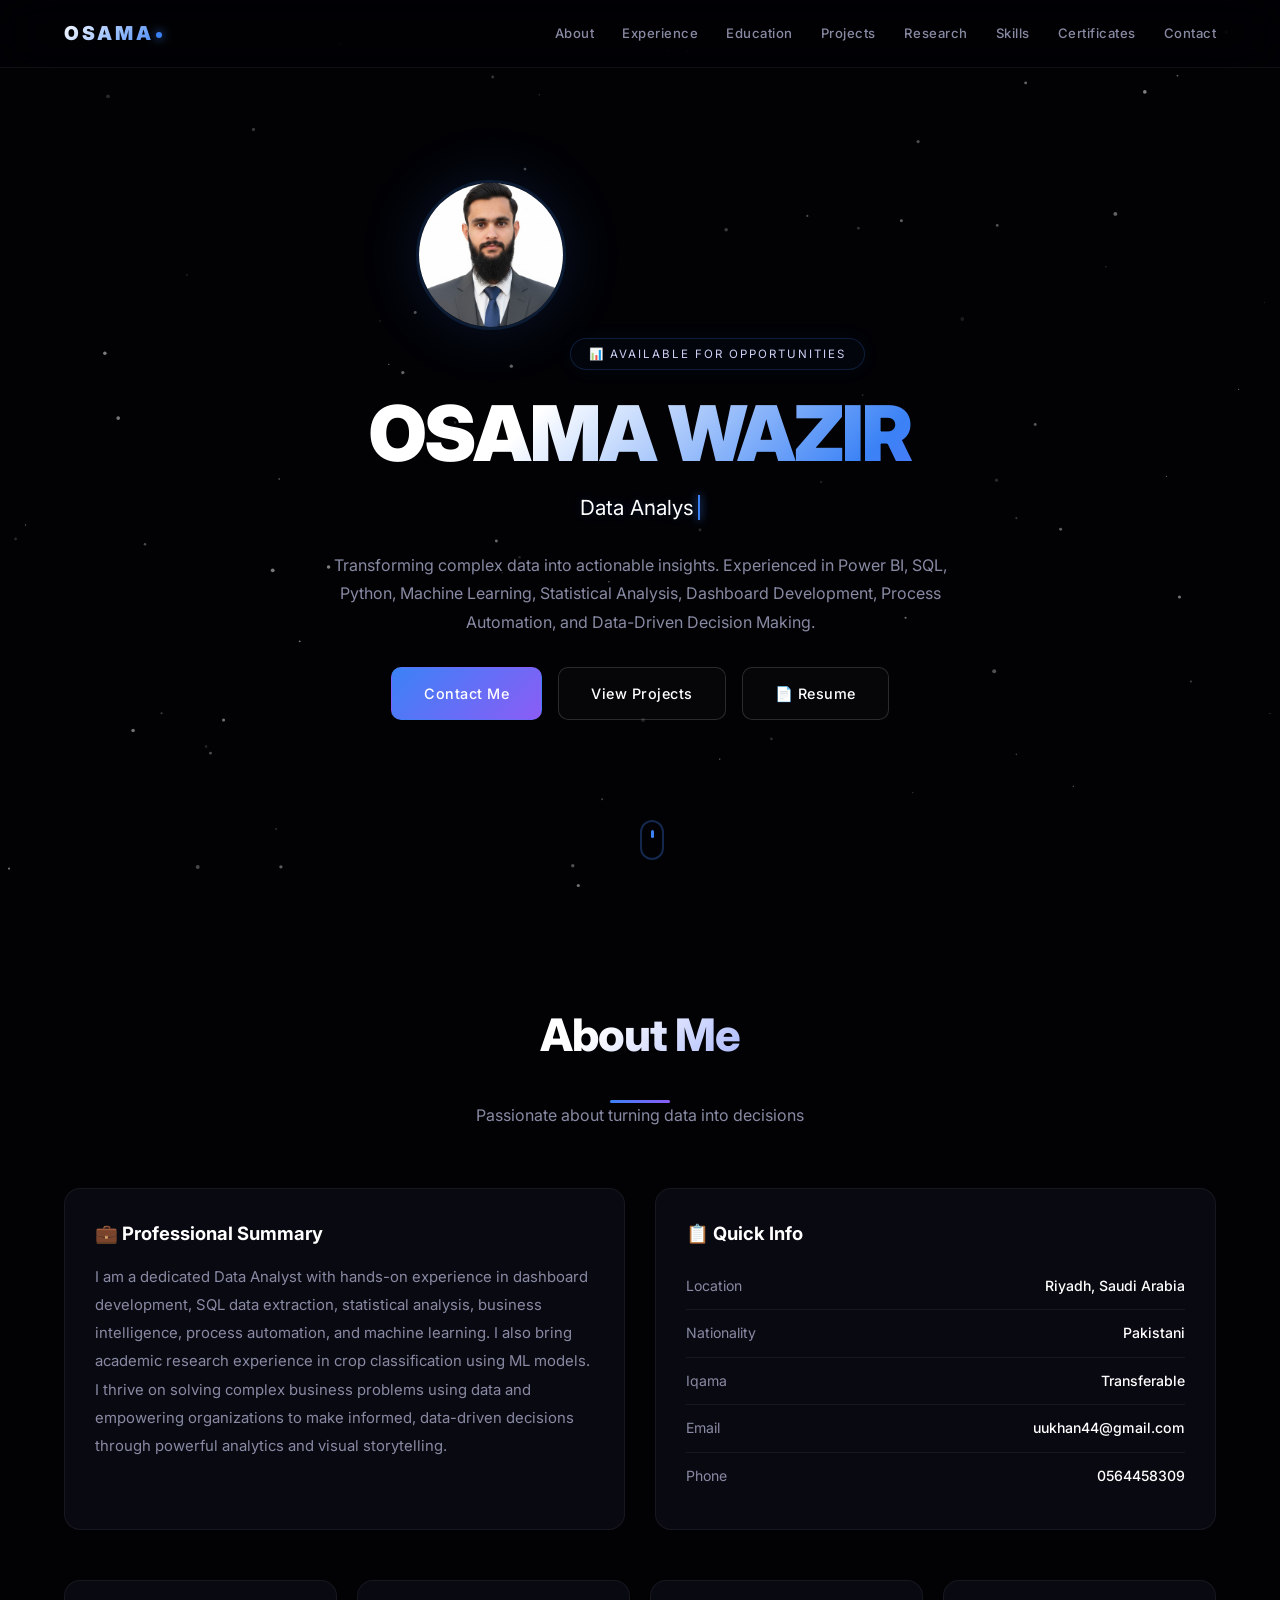
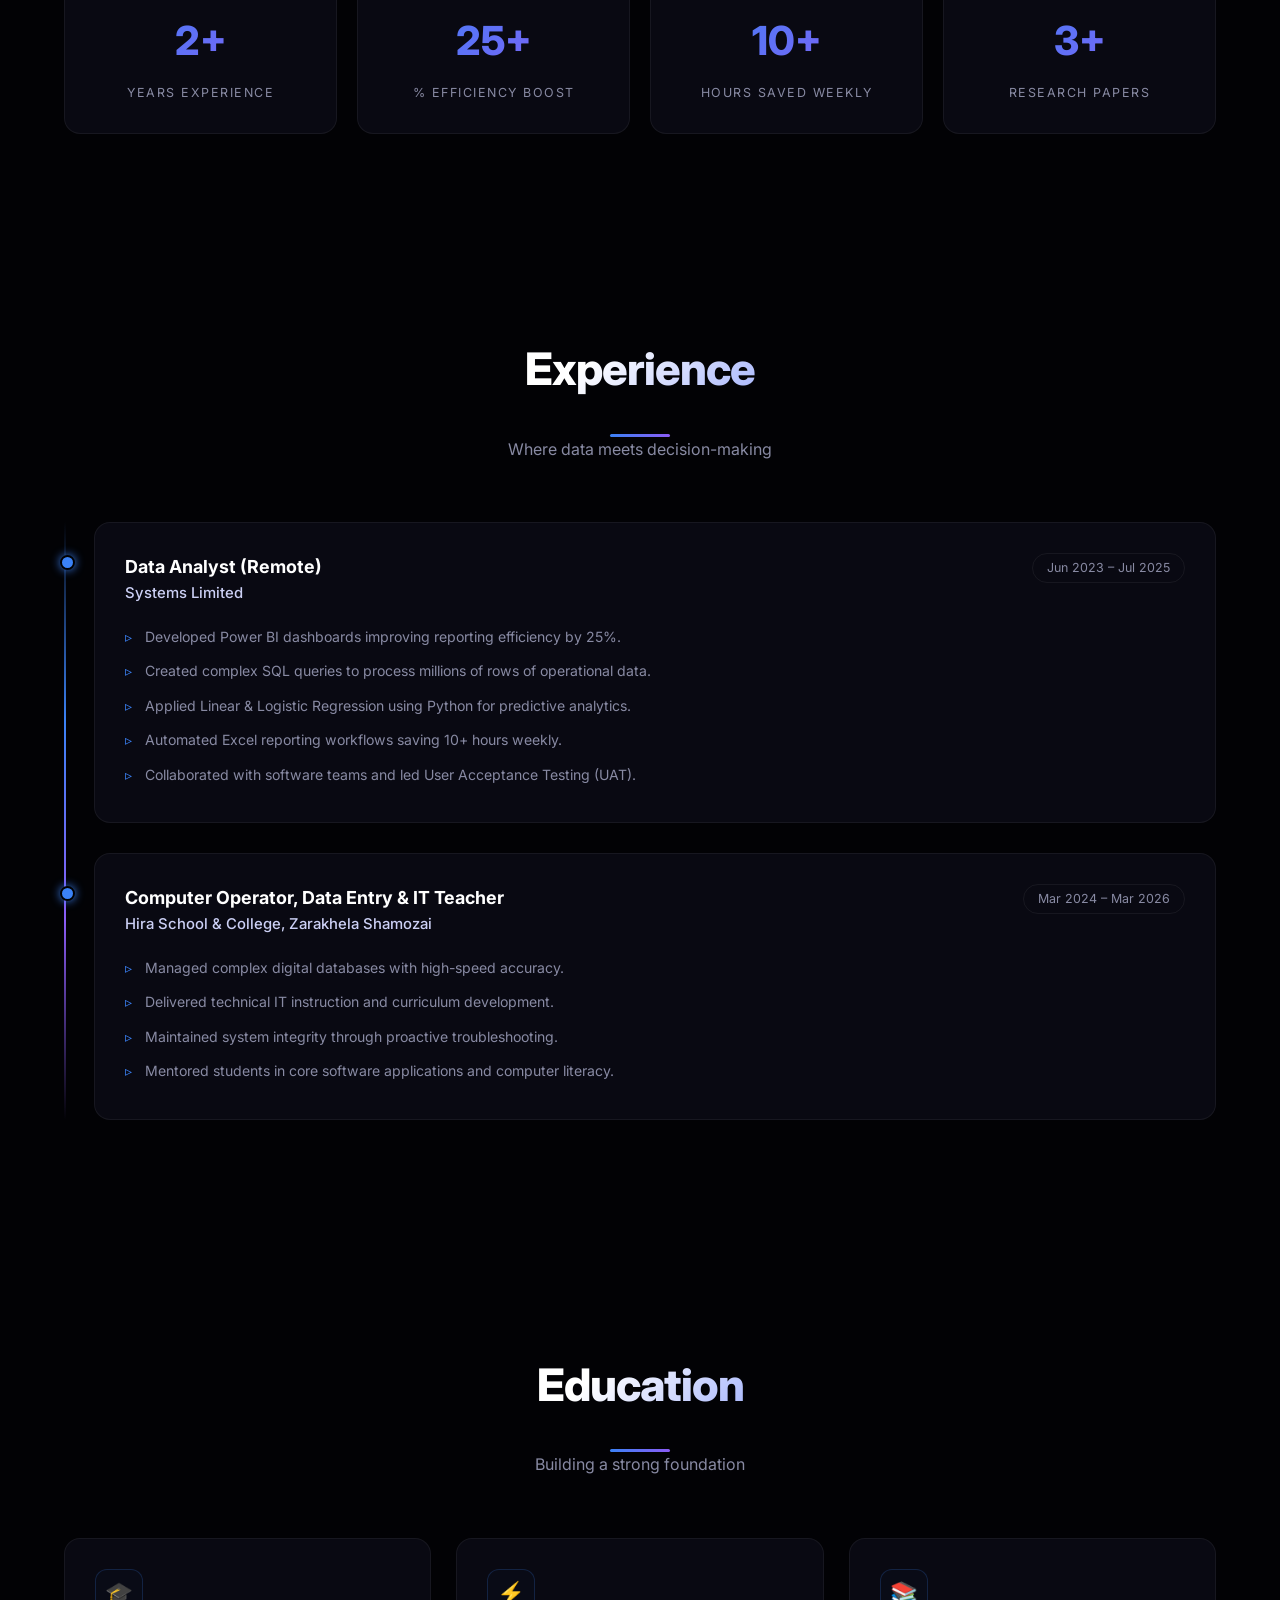
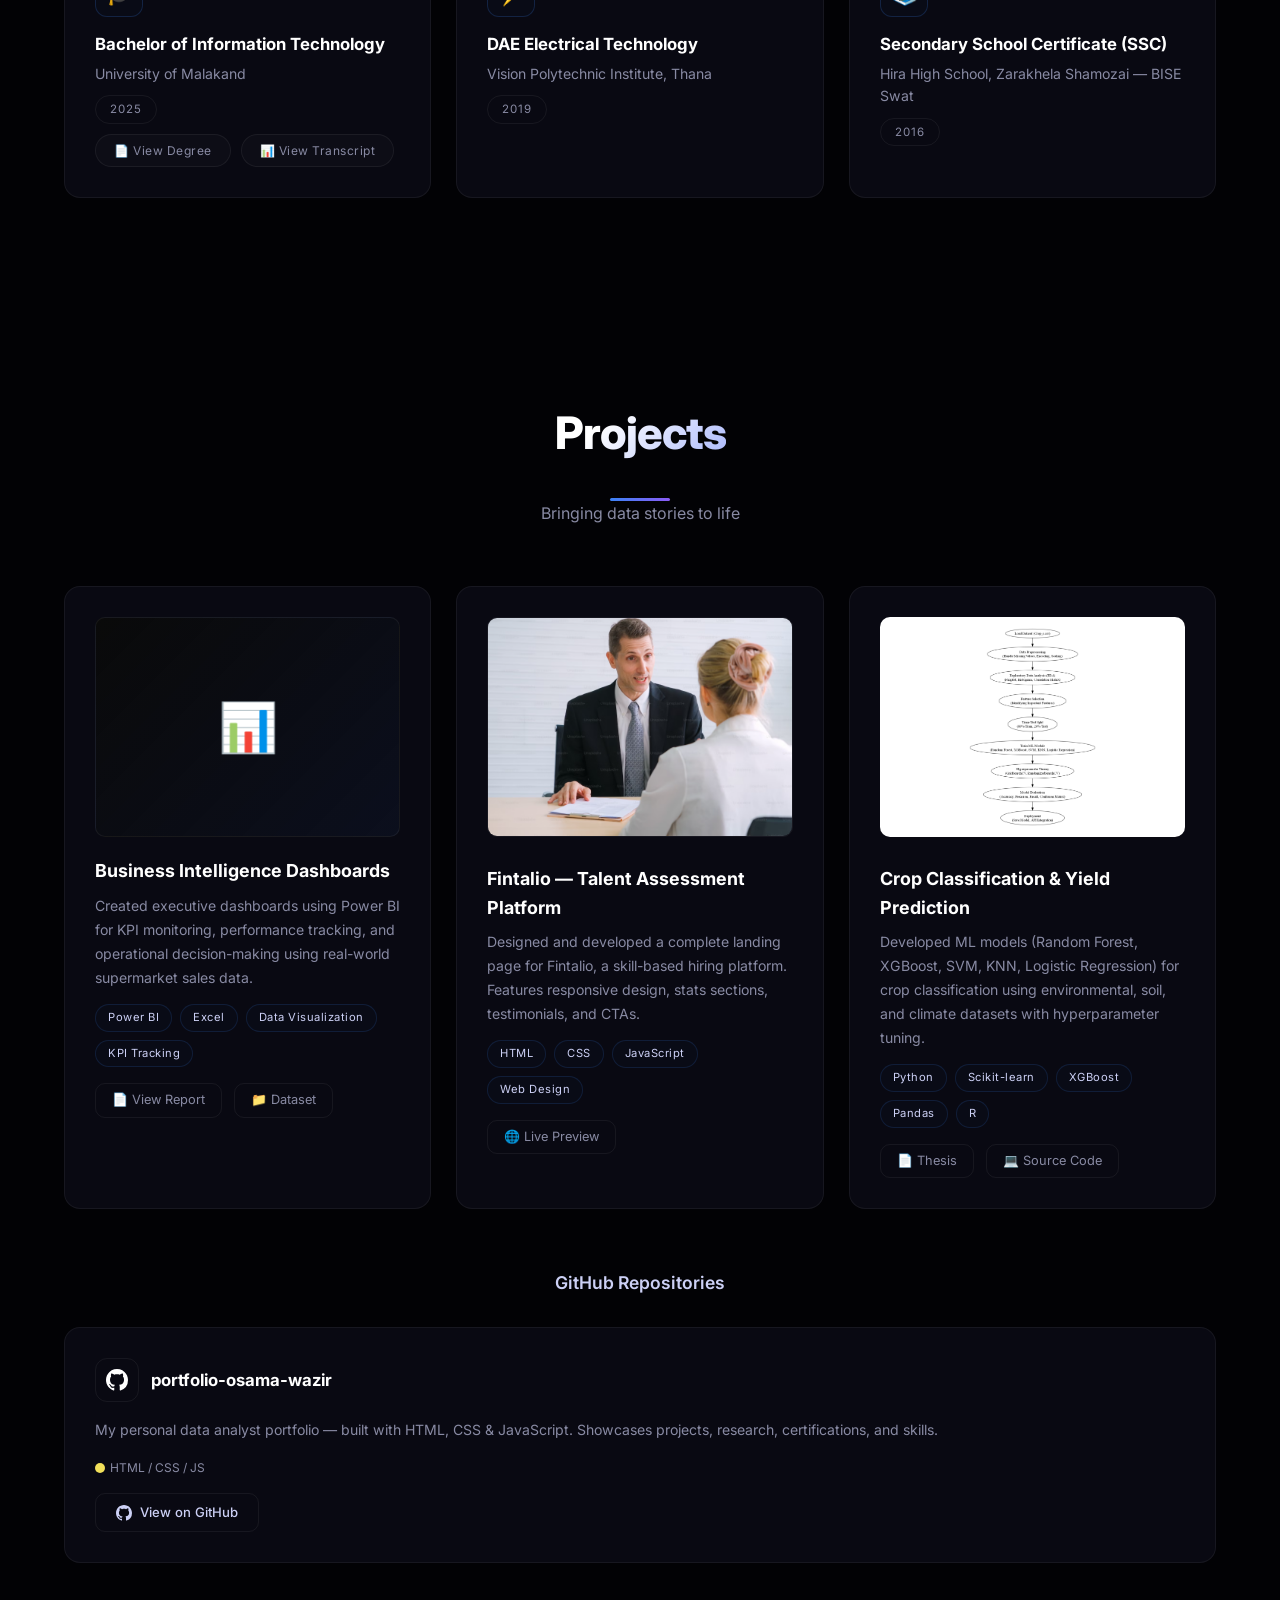
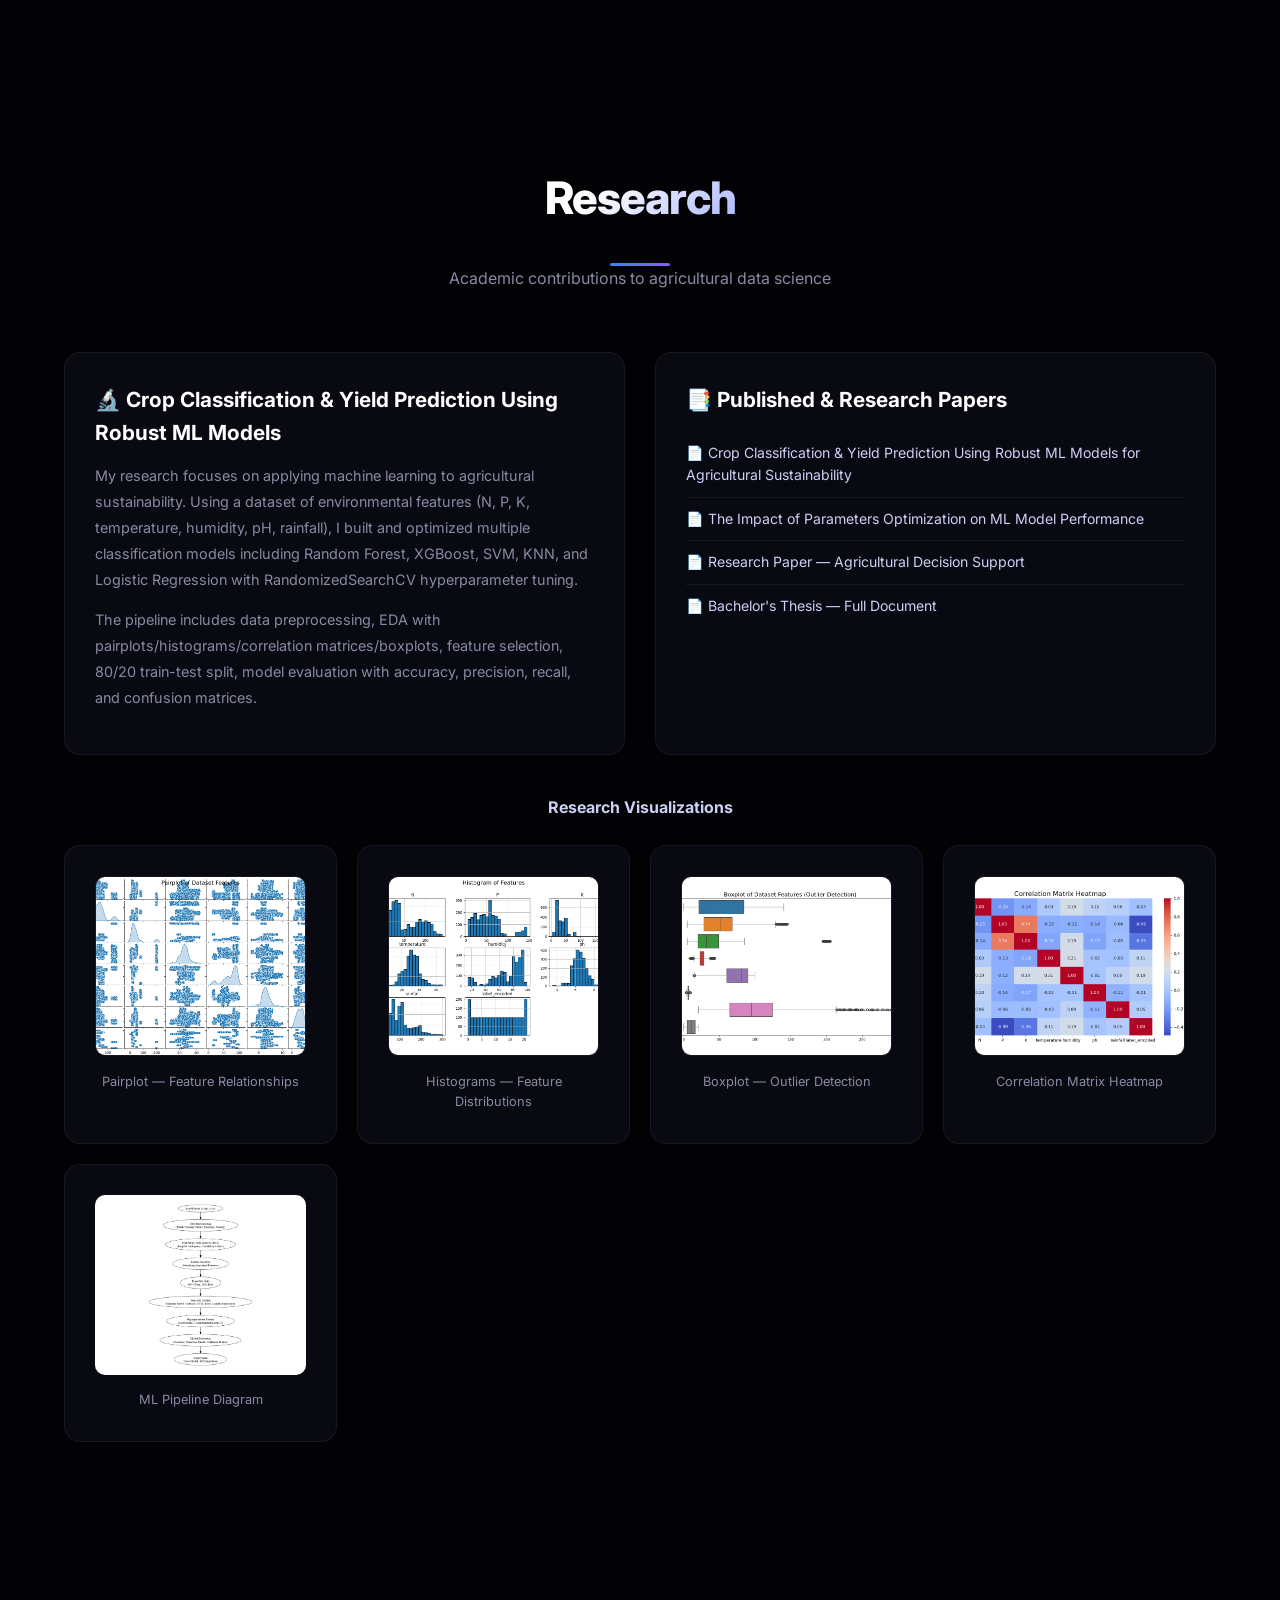
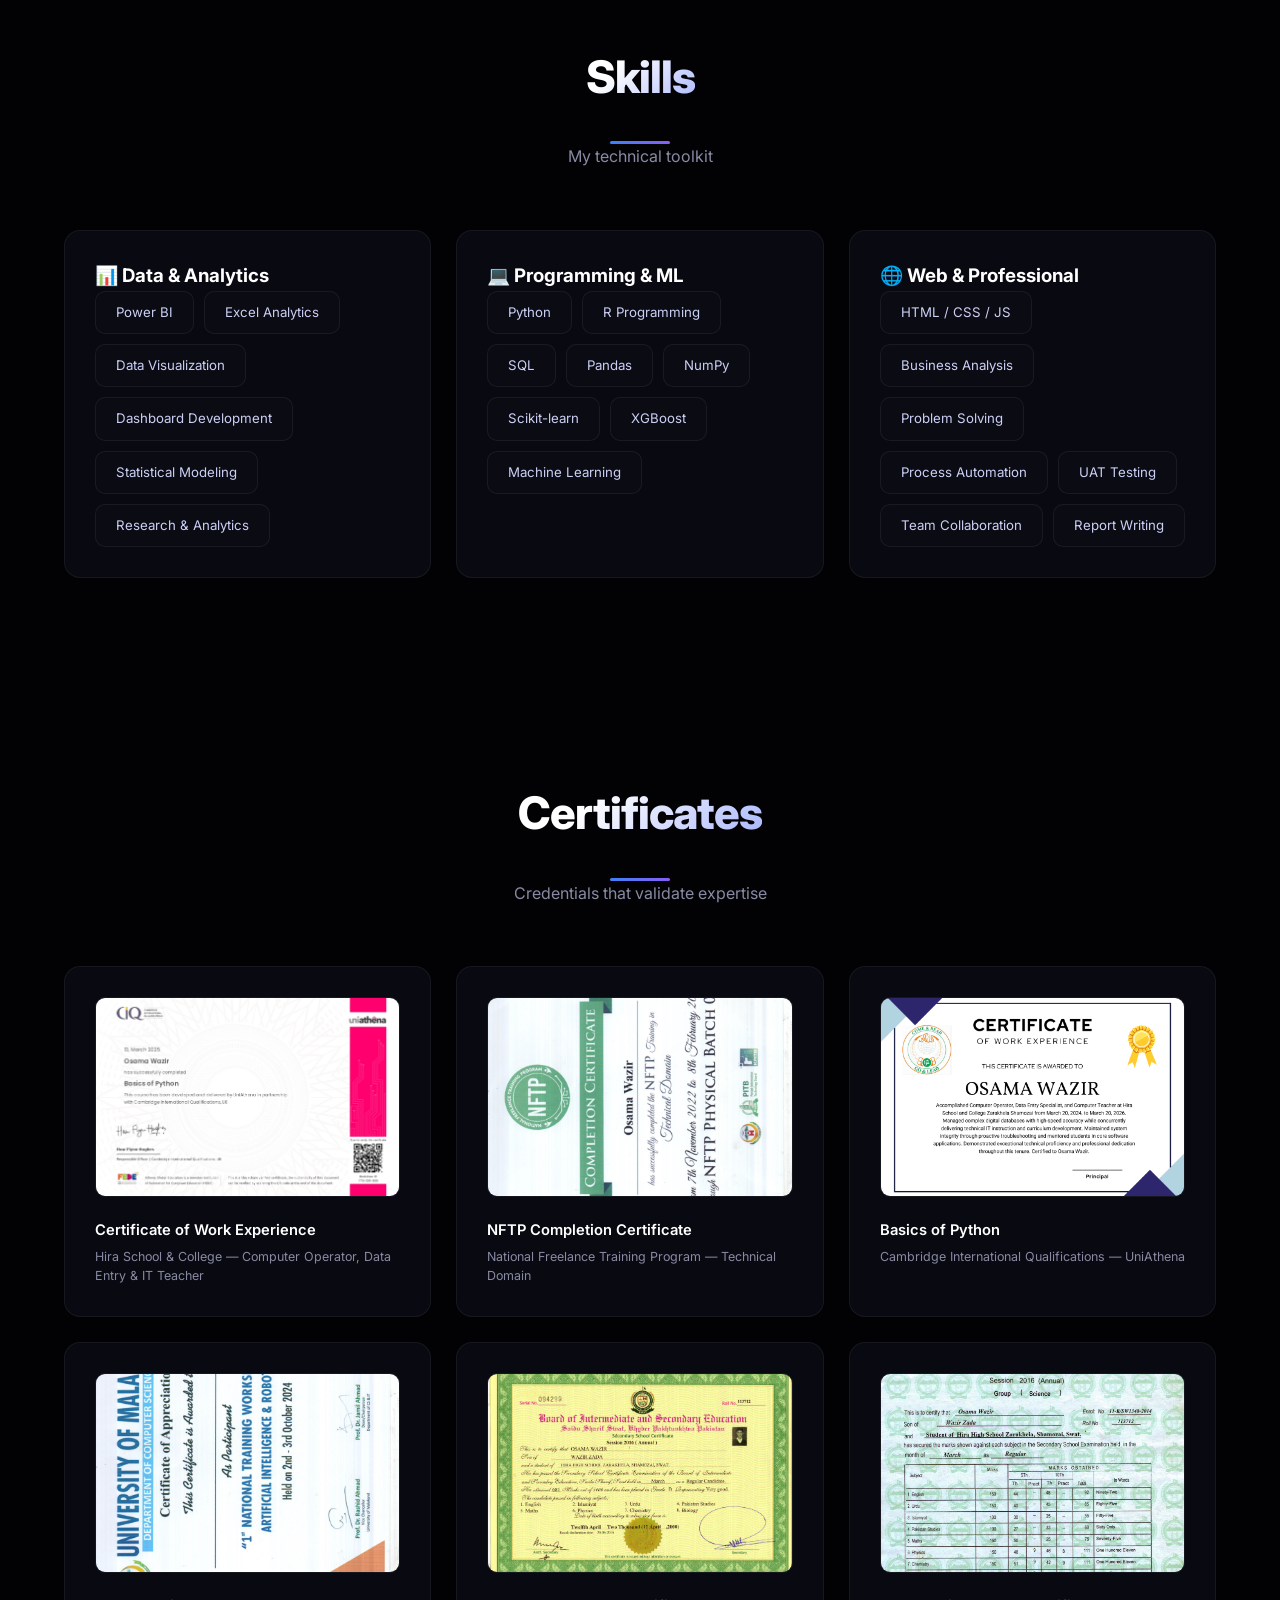
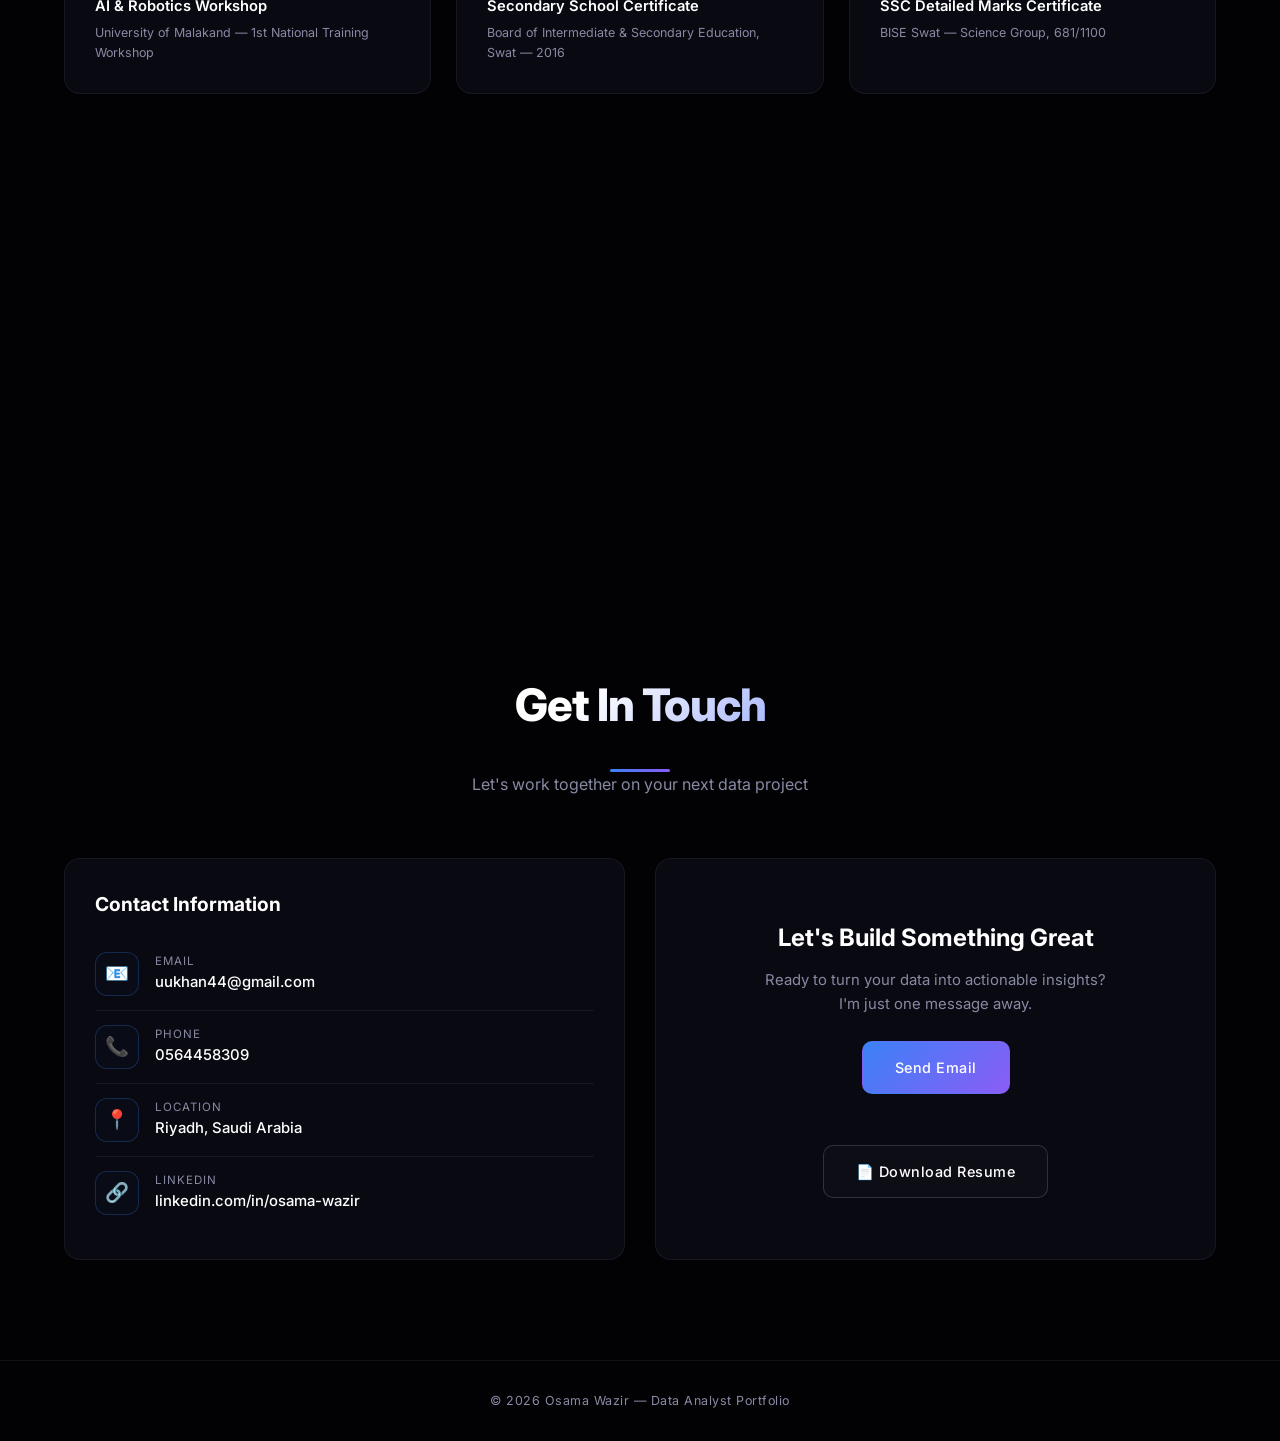
==== commit a33225ca: "feat: add academic transcript & premium visual enhancements" ====
--- a/index.html
+++ b/index.html
@@ -14,31 +14,56 @@
 html{scroll-behavior:smooth}
 
 :root{
-    --bg:#000000;
-    --bg2:#050505;
-    --card:#0a0a0a;
-    --card-hover:#0f0f0f;
+    --bg:#020205;
+    --bg2:#05050c;
+    --card:#090912;
+    --card-hover:#0d0d1b;
     --text:#ffffff;
-    --dim:#888888;
-    --soft:#cccccc;
-    --border:rgba(255,255,255,0.08);
-    --border-h:rgba(255,255,255,0.22);
-    --glow:rgba(255,255,255,0.04);
+    --dim:#888aa3;
+    --soft:#ccd0f5;
+    --border:rgba(255,255,255,0.06);
+    --border-h:rgba(59,130,246,0.3);
+    --glow:rgba(59,130,246,0.05);
+    --primary:#3b82f6;
+    --primary-rgb:59,130,246;
+    --accent:#8b5cf6;
+    --accent-rgb:139,92,246;
     --r:16px;
     --rs:10px;
     --t:0.4s cubic-bezier(.25,.46,.45,.94);
 }
 
 body{background:var(--bg);color:var(--text);font-family:'Inter',sans-serif;overflow-x:hidden;line-height:1.6}
-::selection{background:rgba(255,255,255,0.15);color:#fff}
+::selection{background:rgba(59,130,246,0.2);color:#fff}
 .container{width:90%;max-width:1200px;margin:auto}
 section{padding:100px 0;position:relative}
 
+/* ===== SCROLL PROGRESS ===== */
+.scroll-progress {
+    position: fixed;
+    top: 0;
+    left: 0;
+    height: 3px;
+    background: linear-gradient(90deg, var(--primary), var(--accent));
+    width: 0%;
+    z-index: 9999;
+    transition: width 0.1s ease;
+}
+
 /* ===== SECTION TITLES ===== */
 .stitle{text-align:center;margin-bottom:60px}
-.stitle h2{font-size:2.8rem;font-weight:800;letter-spacing:-1px;margin-bottom:12px;display:inline-block}
+.stitle h2{
+    font-size:2.8rem;
+    font-weight:800;
+    letter-spacing:-1px;
+    margin-bottom:12px;
+    display:inline-block;
+    background: linear-gradient(135deg, #ffffff 30%, #a5b4fc 100%);
+    -webkit-background-clip: text;
+    -webkit-text-fill-color: transparent;
+}
 .stitle p{color:var(--dim);font-size:1rem;max-width:500px;margin:auto}
-.stitle .line{display:block;width:60px;height:2px;background:#fff;margin:16px auto 0}
+.stitle .line{display:block;width:60px;height:3px;background:linear-gradient(90deg, var(--primary), var(--accent));margin:16px auto 0;border-radius:2px}
 
 /* ===== CARD ===== */
 .card{
@@ -50,46 +75,68 @@
     position:relative;
     overflow:hidden;
 }
-.card::before{content:'';position:absolute;top:0;left:0;right:0;height:1px;background:linear-gradient(90deg,transparent,rgba(255,255,255,0.08),transparent);opacity:0;transition:var(--t)}
-.card:hover{transform:translateY(-6px);border-color:var(--border-h);background:var(--card-hover);box-shadow:0 20px 60px rgba(0,0,0,0.5)}
+.card::before{
+    content:'';
+    position:absolute;
+    top:0;
+    left:0;
+    width: 100%;
+    height: 100%;
+    background: radial-gradient(800px circle at var(--mouse-x, 0px) var(--mouse-y, 0px), rgba(var(--primary-rgb), 0.08), transparent 45%);
+    z-index:0;
+    pointer-events:none;
+    opacity:0;
+    transition: opacity 0.5s ease;
+}
+.card:hover{
+    transform:translateY(-6px);
+    border-color:var(--border-h);
+    background:var(--card-hover);
+    box-shadow:0 20px 60px rgba(0,0,0,0.6), 0 0 40px rgba(var(--primary-rgb), 0.03);
+}
 .card:hover::before{opacity:1}
 
 /* ===== BUTTONS ===== */
 .btn{
     display:inline-flex;align-items:center;gap:8px;
     padding:14px 32px;
-    border:1px solid rgba(255,255,255,0.3);
+    border:1px solid rgba(255,255,255,0.15);
     color:#fff;text-decoration:none;font-weight:500;font-size:0.9rem;letter-spacing:.5px;
     transition:var(--t);position:relative;overflow:hidden;border-radius:var(--rs);
-}
-.btn::before{content:'';position:absolute;top:0;left:-100%;width:100%;height:100%;background:#fff;transition:.5s;z-index:0}
+    background: rgba(255,255,255,0.02);
+}
+.btn::before{content:'';position:absolute;top:0;left:-100%;width:100%;height:100%;background:linear-gradient(90deg, var(--primary), var(--accent));transition:.5s;z-index:0}
 .btn:hover::before{left:0}
-.btn:hover{color:#000;border-color:#fff}
+.btn:hover{color:#fff;border-color:transparent;box-shadow: 0 0 25px rgba(var(--primary-rgb), 0.35);transform: translateY(-2px)}
 .btn span{position:relative;z-index:1}
 
-.btn-filled{background:#fff;color:#000;border-color:#fff}
-.btn-filled::before{background:transparent}
-.btn-filled:hover{background:transparent;color:#fff}
+.btn-filled{background:linear-gradient(135deg, var(--primary), var(--accent));color:#fff;border-color:transparent}
+.btn-filled::before{background:rgba(255,255,255,0.1)}
+.btn-filled:hover{background:linear-gradient(135deg, var(--accent), var(--primary));color:#fff;box-shadow: 0 0 25px rgba(var(--accent-rgb), 0.35)}
 
 /* ===== NAV ===== */
 nav{
     position:fixed;width:100%;top:0;z-index:1000;
-    background:rgba(0,0,0,0.5);
-    backdrop-filter:blur(20px);-webkit-backdrop-filter:blur(20px);
+    background:rgba(2,2,5,0.4);
+    backdrop-filter:blur(24px);-webkit-backdrop-filter:blur(24px);
     border-bottom:1px solid var(--border);
     transition:var(--t);
 }
-nav.scrolled{background:rgba(0,0,0,0.92);box-shadow:0 4px 30px rgba(0,0,0,0.5)}
+nav.scrolled{
+    background:rgba(5,5,12,0.85);
+    border-bottom:1px solid rgba(var(--primary-rgb), 0.15);
+    box-shadow:0 10px 30px rgba(0,0,0,0.6);
+}
 
 .nav-c{display:flex;justify-content:space-between;align-items:center;padding:18px 5%;max-width:1400px;margin:auto}
-.logo{font-size:1.2rem;font-weight:800;letter-spacing:3px;text-transform:uppercase}
-.logo-dot{display:inline-block;width:6px;height:6px;background:#fff;border-radius:50%;margin-left:2px;vertical-align:middle;animation:pdot 2s infinite}
+.logo{font-size:1.2rem;font-weight:900;letter-spacing:3px;text-transform:uppercase;background:linear-gradient(135deg, #fff, var(--primary));-webkit-background-clip:text;-webkit-text-fill-color:transparent}
+.logo-dot{display:inline-block;width:6px;height:6px;background:var(--primary);border-radius:50%;margin-left:2px;vertical-align:middle;animation:pdot 2s infinite;box-shadow: 0 0 10px var(--primary)}
 @keyframes pdot{0%,100%{opacity:1;transform:scale(1)}50%{opacity:.4;transform:scale(.7)}}
 
 .nav-links{display:flex;gap:28px;align-items:center}
 .nav-links a{color:var(--dim);text-decoration:none;font-size:.82rem;font-weight:500;letter-spacing:.5px;transition:var(--t);position:relative}
-.nav-links a::after{content:'';position:absolute;bottom:-4px;left:0;width:0;height:1px;background:#fff;transition:.3s}
-.nav-links a:hover{color:#fff}
+.nav-links a::after{content:'';position:absolute;bottom:-4px;left:0;width:0;height:2px;background:linear-gradient(90deg, var(--primary), var(--accent));transition:.3s}
+.nav-links a:hover{color:var(--primary)}
 .nav-links a:hover::after{width:100%}
 
 .menu-btn{display:none;background:none;border:1px solid var(--border);color:#fff;width:42px;height:42px;border-radius:var(--rs);cursor:pointer;font-size:1.2rem;transition:var(--t)}
@@ -103,26 +150,50 @@
 
 .hero-img{
     width:150px;height:150px;border-radius:50%;object-fit:cover;
-    border:3px solid rgba(255,255,255,0.12);
+    border:3px solid rgba(var(--primary-rgb),0.2);
     margin-bottom:28px;
     animation:float 6s ease-in-out infinite;
-    box-shadow:0 0 60px rgba(255,255,255,0.06);
+    box-shadow:0 0 60px rgba(var(--primary-rgb),0.15);
 }
 @keyframes float{0%,100%{transform:translateY(0)}50%{transform:translateY(-14px)}}
 
-.hero-badge{display:inline-block;padding:6px 18px;border:1px solid var(--border);border-radius:50px;font-size:.72rem;letter-spacing:2px;text-transform:uppercase;color:var(--dim);margin-bottom:22px;animation:fiu 1s .2s both}
-.hero h1{font-size:4.5rem;font-weight:900;letter-spacing:-2px;line-height:1.1;margin-bottom:14px;animation:fiu 1s .4s both}
-
-.typing-w{font-size:1.3rem;font-weight:300;color:var(--soft);margin-bottom:18px;min-height:2em;animation:fiu 1s .6s both}
-.tc{display:inline-block;width:2px;height:1.2em;background:#fff;margin-left:4px;vertical-align:text-bottom;animation:blink .8s infinite}
+.hero-badge{
+    display:inline-block;
+    padding:6px 18px;
+    border:1px solid rgba(var(--primary-rgb),0.2);
+    background:rgba(var(--primary-rgb),0.03);
+    border-radius:50px;
+    font-size:.72rem;
+    letter-spacing:2px;
+    text-transform:uppercase;
+    color:var(--soft);
+    margin-bottom:22px;
+    animation:fiu 1s .2s both;
+    box-shadow:0 0 20px rgba(var(--primary-rgb),0.05);
+}
+.hero h1{
+    font-size:4.8rem;
+    font-weight:900;
+    letter-spacing:-2px;
+    line-height:1.1;
+    margin-bottom:14px;
+    background: linear-gradient(135deg, #ffffff 40%, var(--primary) 70%, var(--accent) 100%);
+    -webkit-background-clip: text;
+    -webkit-text-fill-color: transparent;
+    animation:fiu 1s .4s both;
+}
+
+.typing-w{font-size:1.3rem;font-weight:400;color:var(--soft);margin-bottom:18px;min-height:2em;animation:fiu 1s .6s both}
+.typing-w span#tt{color:#fff;text-shadow:0 0 10px rgba(var(--primary-rgb),0.2)}
+.tc{display:inline-block;width:2px;height:1.2em;background:var(--primary);margin-left:4px;vertical-align:text-bottom;animation:blink .8s infinite;box-shadow:0 0 8px var(--primary)}
 @keyframes blink{0%,100%{opacity:1}50%{opacity:0}}
 
 .hero-desc{max-width:650px;margin:0 auto 30px;color:var(--dim);font-size:1rem;line-height:1.8;animation:fiu 1s .8s both}
 .hero-btns{display:flex;gap:16px;justify-content:center;flex-wrap:wrap;animation:fiu 1s 1s both}
 
 .hero-scroll{position:absolute;bottom:40px;left:50%;transform:translateX(-50%);z-index:2;animation:fiu 1s 1.2s both}
-.scroll-ind{width:24px;height:40px;border:2px solid rgba(255,255,255,0.18);border-radius:12px;display:flex;justify-content:center}
-.scroll-dot{width:3px;height:8px;background:#fff;border-radius:2px;margin-top:8px;animation:sd 2s infinite}
+.scroll-ind{width:24px;height:40px;border:2px solid rgba(var(--primary-rgb),0.3);border-radius:12px;display:flex;justify-content:center}
+.scroll-dot{width:3px;height:8px;background:var(--primary);border-radius:2px;margin-top:8px;animation:sd 2s infinite}
 @keyframes sd{0%{opacity:1;transform:translateY(0)}100%{opacity:0;transform:translateY(16px)}}
 @keyframes fiu{from{opacity:0;transform:translateY(30px)}to{opacity:1;transform:translateY(0)}}
 
@@ -138,14 +209,32 @@
 /* ===== STATS ===== */
 .stats-grid{display:grid;grid-template-columns:repeat(4,1fr);gap:20px;margin-top:50px}
 .stat-card{text-align:center;padding:28px 20px}
-.stat-number{font-size:2.5rem;font-weight:800;display:block;margin-bottom:6px}
+.stat-number{font-size:2.5rem;font-weight:800;display:block;margin-bottom:6px;background:linear-gradient(135deg, var(--primary), var(--accent));-webkit-background-clip:text;-webkit-text-fill-color:transparent}
 .stat-label{font-size:.78rem;color:var(--dim);text-transform:uppercase;letter-spacing:1.5px}
 
 /* ===== EXPERIENCE ===== */
 .timeline{position:relative;padding-left:30px}
-.timeline::before{content:'';position:absolute;left:0;top:0;bottom:0;width:1px;background:linear-gradient(to bottom,transparent,rgba(255,255,255,0.12),transparent)}
+.timeline::before{content:'';position:absolute;left:0;top:0;bottom:0;width:2px;background:linear-gradient(to bottom,transparent,var(--primary),var(--accent),transparent)}
 .timeline-item{position:relative;margin-bottom:30px}
-.timeline-item::before{content:'';position:absolute;left:-34px;top:35px;width:9px;height:9px;background:#fff;border-radius:50%;box-shadow:0 0 15px rgba(255,255,255,0.3)}
+.timeline-item::before{
+    content:'';
+    position:absolute;
+    left:-34px;
+    top:33px;
+    width:11px;
+    height:11px;
+    background:var(--primary);
+    border:2px solid #000;
+    border-radius:50%;
+    box-shadow:0 0 10px var(--primary);
+    z-index:2;
+}
+.timeline-item:hover::before{
+    background:var(--accent);
+    box-shadow:0 0 15px var(--accent);
+    transform:scale(1.2);
+    transition:var(--t);
+}
 
 .exp-header{display:flex;justify-content:space-between;align-items:flex-start;flex-wrap:wrap;gap:10px;margin-bottom:14px}
 .exp-header h3{font-size:1.12rem;font-weight:700}
@@ -153,44 +242,66 @@
 .exp-date{font-size:.78rem;color:var(--dim);padding:4px 14px;border:1px solid var(--border);border-radius:50px;white-space:nowrap}
 .exp-list{list-style:none;margin-top:6px}
 .exp-list li{padding:6px 0 6px 20px;position:relative;color:var(--dim);font-size:.88rem}
-.exp-list li::before{content:'▹';position:absolute;left:0;color:#fff}
+.exp-list li::before{content:'▹';position:absolute;left:0;color:var(--primary)}
 
 /* ===== EDUCATION ===== */
 .edu-grid{display:grid;grid-template-columns:repeat(auto-fit,minmax(300px,1fr));gap:25px}
-.edu-icon{width:48px;height:48px;border:1px solid var(--border);border-radius:12px;display:flex;align-items:center;justify-content:center;font-size:1.4rem;margin-bottom:14px}
+.edu-icon{width:48px;height:48px;border:1px solid rgba(var(--primary-rgb),0.2);background:rgba(var(--primary-rgb),0.02);border-radius:12px;display:flex;align-items:center;justify-content:center;font-size:1.4rem;margin-bottom:14px}
 .edu-card h3{font-size:1.05rem;font-weight:700;margin-bottom:5px}
 .edu-card p{color:var(--dim);font-size:.88rem}
 .edu-year{display:inline-block;margin-top:10px;padding:4px 14px;border:1px solid var(--border);border-radius:50px;font-size:.72rem;color:var(--dim);letter-spacing:1px}
 
+/* ===== EDUCATION BUTTONS ===== */
+.edu-btn {
+    display: inline-block;
+    padding: 6px 18px;
+    border: 1px solid var(--border);
+    border-radius: 50px;
+    font-size: .75rem;
+    color: var(--dim);
+    text-decoration: none;
+    transition: var(--t);
+    letter-spacing: .5px;
+    background: rgba(255, 255, 255, 0.02);
+}
+.edu-btn:hover {
+    border-color: var(--primary);
+    color: #fff;
+    background: rgba(var(--primary-rgb), 0.05);
+    transform: translateY(-2px);
+    box-shadow: 0 5px 15px rgba(var(--primary-rgb), 0.1);
+}
+
 /* ===== PROJECTS ===== */
 .proj-grid{display:grid;grid-template-columns:repeat(auto-fit,minmax(350px,1fr));gap:25px}
 .proj-img{width:100%;height:220px;object-fit:cover;border-radius:var(--rs);margin-bottom:20px;border:1px solid var(--border);transition:var(--t)}
-.proj-card:hover .proj-img{border-color:var(--border-h);transform:scale(1.02)}
-.proj-placeholder{width:100%;height:220px;border-radius:var(--rs);margin-bottom:20px;border:1px solid var(--border);background:linear-gradient(135deg,#0a0a0a,#151515);display:flex;align-items:center;justify-content:center;font-size:3rem;transition:var(--t)}
-.proj-card:hover .proj-placeholder{border-color:var(--border-h)}
+.proj-card:hover .proj-img{border-color:rgba(var(--primary-rgb),0.3);transform:scale(1.02)}
+.proj-placeholder{width:100%;height:220px;border-radius:var(--rs);margin-bottom:20px;border:1px solid var(--border);background:linear-gradient(135deg,#0a0a0a,rgba(var(--primary-rgb),0.05));display:flex;align-items:center;justify-content:center;font-size:3rem;transition:var(--t)}
+.proj-card:hover .proj-placeholder{border-color:rgba(var(--primary-rgb),0.3)}
 .proj-card h3{font-size:1.12rem;font-weight:700;margin-bottom:8px}
 .proj-card > p{color:var(--dim);font-size:.88rem;line-height:1.7}
 
 .proj-tags{display:flex;flex-wrap:wrap;gap:8px;margin-top:14px}
-.proj-tag{padding:4px 12px;border:1px solid var(--border);border-radius:50px;font-size:.7rem;color:var(--dim);letter-spacing:.5px}
+.proj-tag{padding:4px 12px;border:1px solid rgba(var(--primary-rgb),0.15);background:rgba(var(--primary-rgb),0.02);border-radius:50px;font-size:.7rem;color:var(--soft);letter-spacing:.5px}
 .proj-links{display:flex;gap:12px;margin-top:16px;flex-wrap:wrap}
 .proj-link{padding:6px 16px;border:1px solid var(--border);border-radius:var(--rs);color:var(--dim);text-decoration:none;font-size:.8rem;transition:var(--t)}
-.proj-link:hover{border-color:#fff;color:#fff}
+.proj-link:hover{border-color:var(--primary);color:#fff;background:rgba(var(--primary-rgb),0.04);transform:translateY(-2px)}
 
 /* ===== GITHUB PROJECTS ===== */
 .gh-grid{display:grid;grid-template-columns:repeat(auto-fit,minmax(340px,1fr));gap:25px}
 .gh-card{position:relative;overflow:hidden}
 .gh-card .gh-header{display:flex;align-items:center;gap:12px;margin-bottom:16px}
 .gh-card .gh-icon{width:44px;height:44px;border:1px solid var(--border);border-radius:12px;display:flex;align-items:center;justify-content:center;flex-shrink:0;transition:var(--t)}
-.gh-card .gh-icon svg{width:22px;height:22px;fill:#fff}
-.gh-card:hover .gh-icon{border-color:#fff;background:rgba(255,255,255,0.05)}
+.gh-card .gh-icon svg{width:22px;height:22px;fill:#fff;transition:var(--t)}
+.gh-card:hover .gh-icon{border-color:var(--primary);background:rgba(var(--primary-rgb),0.05)}
+.gh-card:hover .gh-icon svg{fill:var(--primary)}
 .gh-card h3{font-size:1.05rem;font-weight:700}
 .gh-card .gh-desc{color:var(--dim);font-size:.88rem;line-height:1.7;margin-bottom:16px}
 .gh-card .gh-meta{display:flex;gap:16px;flex-wrap:wrap;margin-bottom:16px}
 .gh-card .gh-meta span{font-size:.75rem;color:var(--dim);display:flex;align-items:center;gap:5px}
 .gh-card .gh-meta .gh-dot{width:10px;height:10px;border-radius:50%;display:inline-block}
 .gh-card .gh-btn{display:inline-flex;align-items:center;gap:8px;padding:8px 20px;border:1px solid var(--border);border-radius:var(--rs);color:var(--soft);text-decoration:none;font-size:.82rem;font-weight:500;transition:var(--t)}
-.gh-card .gh-btn:hover{border-color:#fff;color:#fff;background:rgba(255,255,255,0.04);transform:translateY(-2px)}
+.gh-card .gh-btn:hover{border-color:var(--primary);color:#fff;background:rgba(var(--primary-rgb),0.04);transform:translateY(-2px)}
 .gh-card .gh-btn svg{width:16px;height:16px;fill:currentColor}
 
 /* ===== RESEARCH ===== */
@@ -200,51 +311,51 @@
 .research-papers{margin-top:16px}
 .research-papers a{display:flex;align-items:center;gap:10px;padding:10px 0;border-bottom:1px solid var(--border);color:var(--soft);text-decoration:none;font-size:.88rem;transition:var(--t)}
 .research-papers a:last-child{border:none}
-.research-papers a:hover{color:#fff;padding-left:6px}
+.research-papers a:hover{color:var(--primary);padding-left:6px;border-bottom-color:rgba(var(--primary-rgb),0.3)}
 
 .fig-grid{display:grid;grid-template-columns:repeat(auto-fit,minmax(260px,1fr));gap:20px}
 .fig-card{cursor:pointer}
 .fig-card img{width:100%;height:180px;object-fit:cover;border-radius:var(--rs);border:1px solid var(--border);transition:var(--t)}
-.fig-card:hover img{border-color:var(--border-h);transform:scale(1.02)}
+.fig-card:hover img{border-color:var(--primary);transform:scale(1.02)}
 .fig-card p{font-size:.8rem;color:var(--dim);margin-top:8px;text-align:center}
 
 /* ===== SKILLS ===== */
 .skills-cats{display:grid;grid-template-columns:repeat(auto-fit,minmax(350px,1fr));gap:25px}
 .skill-cat h3{font-size:1rem;font-weight:600;margin-bottom:18px;display:flex;align-items:center;gap:10px}
 .skill-items{display:flex;flex-wrap:wrap;gap:10px}
-.skill-item{padding:10px 20px;border:1px solid var(--border);border-radius:var(--rs);font-size:.83rem;color:var(--soft);transition:var(--t);cursor:default}
-.skill-item:hover{border-color:#fff;color:#fff;background:rgba(255,255,255,0.03);transform:translateY(-3px);box-shadow:0 8px 25px rgba(0,0,0,0.3)}
+.skill-item{padding:10px 20px;border:1px solid var(--border);border-radius:var(--rs);font-size:.83rem;color:var(--soft);transition:var(--t);cursor:default;background:rgba(255,255,255,0.01)}
+.skill-item:hover{border-color:var(--primary);color:#fff;background:rgba(var(--primary-rgb),0.05);transform:translateY(-3px);box-shadow:0 8px 25px rgba(var(--primary-rgb),0.15)}
 
 /* ===== CERTIFICATES ===== */
 .cert-grid{display:grid;grid-template-columns:repeat(auto-fit,minmax(280px,1fr));gap:25px}
 .cert-card{cursor:pointer}
 .cert-img{width:100%;height:200px;object-fit:cover;border-radius:var(--rs);margin-bottom:14px;border:1px solid var(--border);transition:var(--t)}
-.cert-card:hover .cert-img{border-color:var(--border-h);transform:scale(1.02)}
+.cert-card:hover .cert-img{border-color:var(--primary);transform:scale(1.02)}
 .cert-card h4{font-size:.92rem;font-weight:600;margin-bottom:4px}
 .cert-card p{color:var(--dim);font-size:.78rem}
 
 /* ===== LIGHTBOX ===== */
-.lb{position:fixed;top:0;left:0;width:100%;height:100%;background:rgba(0,0,0,0.95);backdrop-filter:blur(10px);z-index:2000;display:none;align-items:center;justify-content:center;cursor:zoom-out;animation:fi .3s}
+.lb{position:fixed;top:0;left:0;width:100%;height:100%;background:rgba(0,0,0,0.92);backdrop-filter:blur(15px);z-index:2000;display:none;align-items:center;justify-content:center;cursor:zoom-out;animation:fi .3s}
 .lb.active{display:flex}
-.lb img{max-width:90%;max-height:85vh;object-fit:contain;border-radius:var(--r);border:1px solid var(--border);box-shadow:0 30px 80px rgba(0,0,0,0.8)}
+.lb img{max-width:90%;max-height:80vh;object-fit:contain;border-radius:var(--r);border:1px solid rgba(255,255,255,0.1);box-shadow:0 30px 80px rgba(0,0,0,0.8), 0 0 60px rgba(var(--primary-rgb),0.1)}
 .lb-close,.lb-nav{position:absolute;border:1px solid rgba(255,255,255,0.18);border-radius:50%;background:none;color:#fff;cursor:pointer;transition:var(--t);display:flex;align-items:center;justify-content:center}
 .lb-close{top:30px;right:30px;width:46px;height:46px;font-size:1.3rem}
 .lb-nav{top:50%;transform:translateY(-50%);width:46px;height:46px;font-size:1.2rem}
 .lb-close:hover,.lb-nav:hover{border-color:#fff;background:rgba(255,255,255,0.1)}
 .lb-prev{left:30px}
 .lb-next{right:30px}
-.lb-caption{position:absolute;bottom:30px;left:50%;transform:translateX(-50%);color:var(--soft);font-size:.85rem;text-align:center;max-width:500px}
+.lb-caption{position:absolute;bottom:30px;left:50%;transform:translateX(-50%);color:#fff;background:rgba(255,255,255,0.04);backdrop-filter:blur(10px);-webkit-backdrop-filter:blur(10px);padding:10px 24px;border:1px solid rgba(255,255,255,0.08);border-radius:50px;font-size:.85rem;text-align:center;max-width:90%}
 
 /* ===== CONTACT ===== */
 .contact-grid{display:grid;grid-template-columns:1fr 1fr;gap:30px}
 .contact-info h3{font-size:1.2rem;font-weight:700;margin-bottom:18px}
 .contact-item{display:flex;align-items:center;gap:16px;padding:14px 0;border-bottom:1px solid var(--border)}
 .contact-item:last-child{border:none}
-.contact-icon{width:44px;height:44px;border:1px solid var(--border);border-radius:12px;display:flex;align-items:center;justify-content:center;font-size:1.2rem;flex-shrink:0}
+.contact-icon{width:44px;height:44px;border:1px solid rgba(var(--primary-rgb),0.25);background:rgba(var(--primary-rgb),0.02);border-radius:12px;display:flex;align-items:center;justify-content:center;font-size:1.2rem;flex-shrink:0}
 .contact-label{font-size:.72rem;color:var(--dim);text-transform:uppercase;letter-spacing:1px}
 .contact-value{font-weight:500;font-size:.93rem}
 .contact-value a{color:#fff;text-decoration:none;transition:var(--t)}
-.contact-value a:hover{opacity:.7}
+.contact-value a:hover{color:var(--primary)}
 
 .contact-cta{display:flex;flex-direction:column;justify-content:center;align-items:center;text-align:center}
 .contact-cta h3{font-size:1.5rem;font-weight:700;margin-bottom:12px}
@@ -271,7 +382,7 @@
     .nav-links{
         position:fixed;top:0;left:0;width:100%;height:100vh;
         flex-direction:column;
-        background:rgba(0,0,0,0.98);backdrop-filter:blur(20px);
+        background:rgba(2,2,5,0.98);backdrop-filter:blur(20px);
         padding:100px 40px 40px;gap:22px;
         transform:translateX(100%);
         transition:.5s cubic-bezier(.77,0,.175,1);
@@ -292,6 +403,9 @@
 </head>
 
 <body>
+
+<!-- Scroll Progress Bar -->
+<div class="scroll-progress" id="scrollProgress"></div>
 
 <!-- NAV -->
 <nav id="navbar">
@@ -415,7 +529,10 @@
                 <h3>Bachelor of Information Technology</h3>
                 <p>University of Malakand</p>
                 <span class="edu-year">2025</span>
-                <a href="assets/certificates/bsit-degree.pdf" target="_blank" style="display:inline-block;margin-top:10px;padding:5px 14px;border:1px solid var(--border);border-radius:50px;font-size:.72rem;color:var(--dim);text-decoration:none;transition:var(--t);letter-spacing:.5px" onmouseover="this.style.borderColor='#fff';this.style.color='#fff'" onmouseout="this.style.borderColor='';this.style.color=''">📄 View Degree</a>
+                <div style="display:flex;gap:10px;margin-top:10px;flex-wrap:wrap">
+                    <a href="assets/certificates/bsit-degree.pdf" target="_blank" class="edu-btn">📄 View Degree</a>
+                    <a href="assets/certificates/osama wazir transcript.png" target="_blank" class="edu-btn">📊 View Transcript</a>
+                </div>
             </div>
             <div class="card edu-card reveal rd1">
                 <div class="edu-icon">⚡</div>
@@ -693,6 +810,11 @@
                 <h4>Student Identity Card</h4>
                 <p>University of Malakand — BSIT Student</p>
             </div>
+            <div class="card cert-card reveal rd4" onclick="openLB(13)">
+                <img src="assets/certificates/osama wazir transcript.png" alt="Academic Transcript" class="cert-img">
+                <h4>Academic Transcript</h4>
+                <p>University of Malakand — Bachelor of Information Technology</p>
+            </div>
         </div>
     </div>
 </section>
@@ -767,20 +889,63 @@
 }
 typeLoop();
 
-/* ===== PARTICLES ===== */
+/* ===== PARTICLES & MOUSE INTERACTION ===== */
 const cv=document.getElementById('pc'),cx=cv.getContext('2d');let pts=[];
+let mouse={x:null,y:null,radius:150};
+
 function rc(){cv.width=window.innerWidth;cv.height=window.innerHeight}
 rc();window.addEventListener('resize',rc);
+
+window.addEventListener('mousemove',(e)=>{
+    const heroRect=document.getElementById('hero').getBoundingClientRect();
+    if(e.clientY<heroRect.bottom){
+        mouse.x=e.clientX;
+        mouse.y=e.clientY-heroRect.top;
+    }else{
+        mouse.x=null;mouse.y=null;
+    }
+});
+window.addEventListener('mouseleave',()=>{mouse.x=null;mouse.y=null});
+
 class Pt{
     constructor(){this.r()}
     r(){this.x=Math.random()*cv.width;this.y=Math.random()*cv.height;this.s=Math.random()*1.5+.5;this.sx=(Math.random()-.5)*.4;this.sy=(Math.random()-.5)*.4;this.o=Math.random()*.4+.1}
-    u(){this.x+=this.sx;this.y+=this.sy;if(this.x<0||this.x>cv.width||this.y<0||this.y>cv.height)this.r()}
+    u(){
+        if(mouse.x!==null&&mouse.y!==null){
+            const dx=this.x-mouse.x,dy=this.y-mouse.y,dist=Math.sqrt(dx*dx+dy*dy);
+            if(dist<mouse.radius){
+                const force=(mouse.radius-dist)/mouse.radius,angle=Math.atan2(dy,dx);
+                this.x+=Math.cos(angle)*force*1.5;
+                this.y+=Math.sin(angle)*force*1.5;
+            }
+        }
+        this.x+=this.sx;this.y+=this.sy;
+        if(this.x<0||this.x>cv.width||this.y<0||this.y>cv.height)this.r()
+    }
     d(){cx.beginPath();cx.arc(this.x,this.y,this.s,0,Math.PI*2);cx.fillStyle=`rgba(255,255,255,${this.o})`;cx.fill()}
 }
 for(let i=0;i<80;i++)pts.push(new Pt);
 function ap(){
     cx.clearRect(0,0,cv.width,cv.height);
-    pts.forEach((p,i)=>{p.u();p.d();pts.slice(i+1).forEach(p2=>{const dx=p.x-p2.x,dy=p.y-p2.y,d=Math.sqrt(dx*dx+dy*dy);if(d<120){cx.beginPath();cx.moveTo(p.x,p.y);cx.lineTo(p2.x,p2.y);cx.strokeStyle=`rgba(255,255,255,${.04*(1-d/120)})`;cx.lineWidth=.5;cx.stroke()}})});
+    pts.forEach((p,i)=>{
+        p.u();p.d();
+        if(mouse.x!==null&&mouse.y!==null){
+            const dx=p.x-mouse.x,dy=p.y-mouse.y,d=Math.sqrt(dx*dx+dy*dy);
+            if(d<mouse.radius){
+                cx.beginPath();cx.moveTo(p.x,p.y);cx.lineTo(mouse.x,mouse.y);
+                cx.strokeStyle=`rgba(59,130,246,${.15*(1-d/mouse.radius)})`;
+                cx.lineWidth=.8;cx.stroke();
+            }
+        }
+        pts.slice(i+1).forEach(p2=>{
+            const dx=p.x-p2.x,dy=p.y-p2.y,d=Math.sqrt(dx*dx+dy*dy);
+            if(d<120){
+                cx.beginPath();cx.moveTo(p.x,p.y);cx.lineTo(p2.x,p2.y);
+                cx.strokeStyle=`rgba(255,255,255,${.04*(1-d/120)})`;
+                cx.lineWidth=.5;cx.stroke()
+            }
+        })
+    });
     requestAnimationFrame(ap);
 }
 ap();
@@ -807,7 +972,8 @@
     {src:'assets/certificates/secondary-school-certificate.jpeg',cap:'Secondary School Certificate — BISE Swat'},
     {src:'assets/certificates/detailed-marks-certificate.jpeg',cap:'SSC Detailed Marks — BISE Swat'},
     {src:'assets/certificates/dae-electrical-certificate.jpeg',cap:'DAE Electrical — KPK Board of Technical Education'},
-    {src:'assets/certificates/student-card.jpg',cap:'Student Identity Card — University of Malakand'}
+    {src:'assets/certificates/student-card.jpg',cap:'Student Identity Card — University of Malakand'},
+    {src:'assets/certificates/osama wazir transcript.png',cap:'Academic Transcript — University of Malakand'}
 ];
 let cli=0;
 function openLB(i){cli=i;document.getElementById('lbImg').src=lbImages[i].src;document.getElementById('lbCap').textContent=lbImages[i].cap;document.getElementById('lb').classList.add('active');document.body.style.overflow='hidden'}
@@ -820,7 +986,41 @@
 
 /* ===== ACTIVE NAV ===== */
 const secs=document.querySelectorAll('section[id]');
-window.addEventListener('scroll',()=>{const sy=window.scrollY+100;secs.forEach(s=>{const t=s.offsetTop,h=s.offsetHeight,id=s.getAttribute('id'),l=document.querySelector(`.nav-links a[href="#${id}"]`);if(l){if(sy>=t&&sy<t+h)l.style.color='white';else l.style.color=''}})});
+window.addEventListener('scroll',()=>{
+    const sy=window.scrollY+100;
+    secs.forEach(s=>{
+        const t=s.offsetTop,h=s.offsetHeight,id=s.getAttribute('id'),l=document.querySelector(`.nav-links a[href="#${id}"]`);
+        if(l){
+            if(sy>=t&&sy<t+h){
+                l.style.color='var(--primary)';
+                l.style.textShadow='0 0 10px rgba(59, 130, 246, 0.4)';
+            }else{
+                l.style.color='';
+                l.style.textShadow='';
+            }
+        }
+    });
+});
+
+/* ===== SCROLL PROGRESS BAR ===== */
+window.addEventListener('scroll', () => {
+    const winScroll = document.documentElement.scrollTop || document.body.scrollTop;
+    const height = document.documentElement.scrollHeight - document.documentElement.clientHeight;
+    const scrolled = (winScroll / height) * 100;
+    const scrollProgressEl = document.getElementById('scrollProgress');
+    if (scrollProgressEl) {
+        scrollProgressEl.style.width = scrolled + '%';
+    }
+});
+
+/* ===== CARD SPOTLIGHT HOVER EFFECT ===== */
+document.querySelectorAll('.card').forEach(card => {
+    card.addEventListener('mousemove', e => {
+        const rect = card.getBoundingClientRect();
+        card.style.setProperty('--mouse-x', `${e.clientX - rect.left}px`);
+        card.style.setProperty('--mouse-y', `${e.clientY - rect.top}px`);
+    });
+});
 </script>
 
 </body>
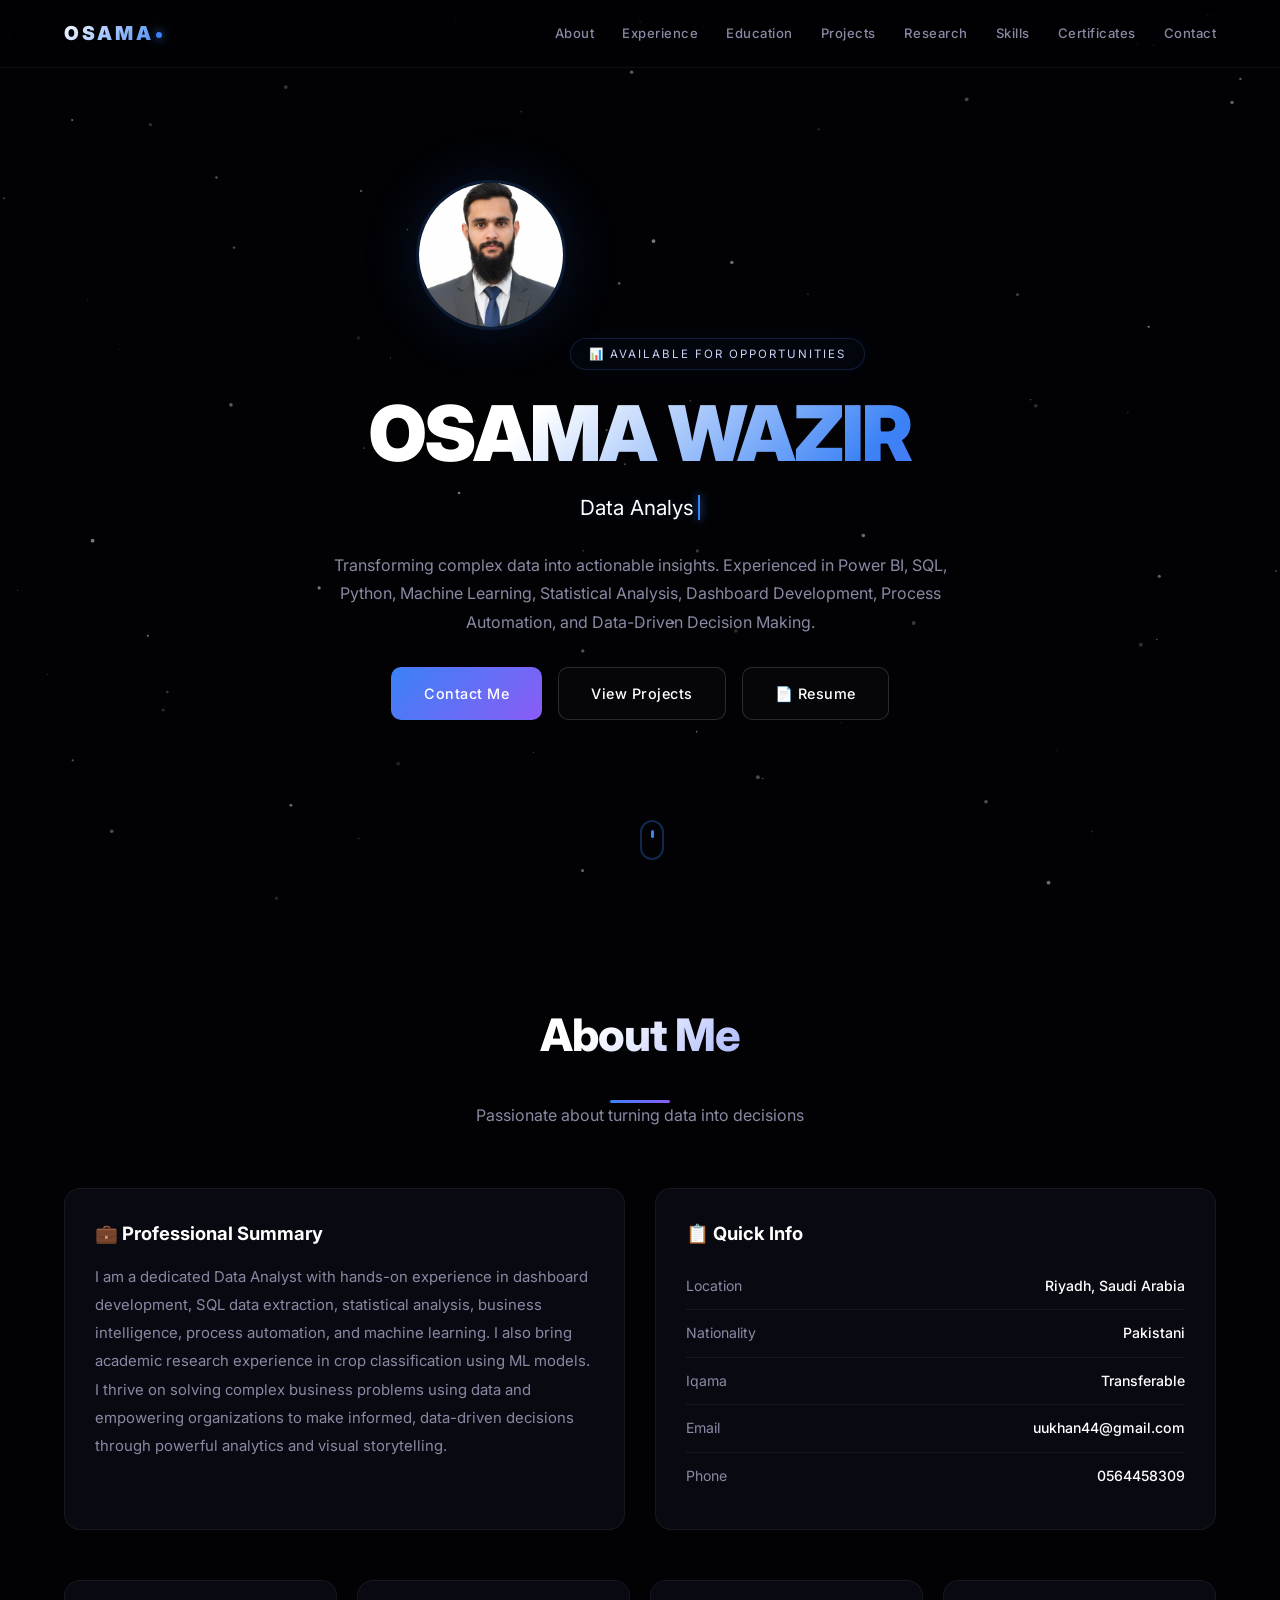
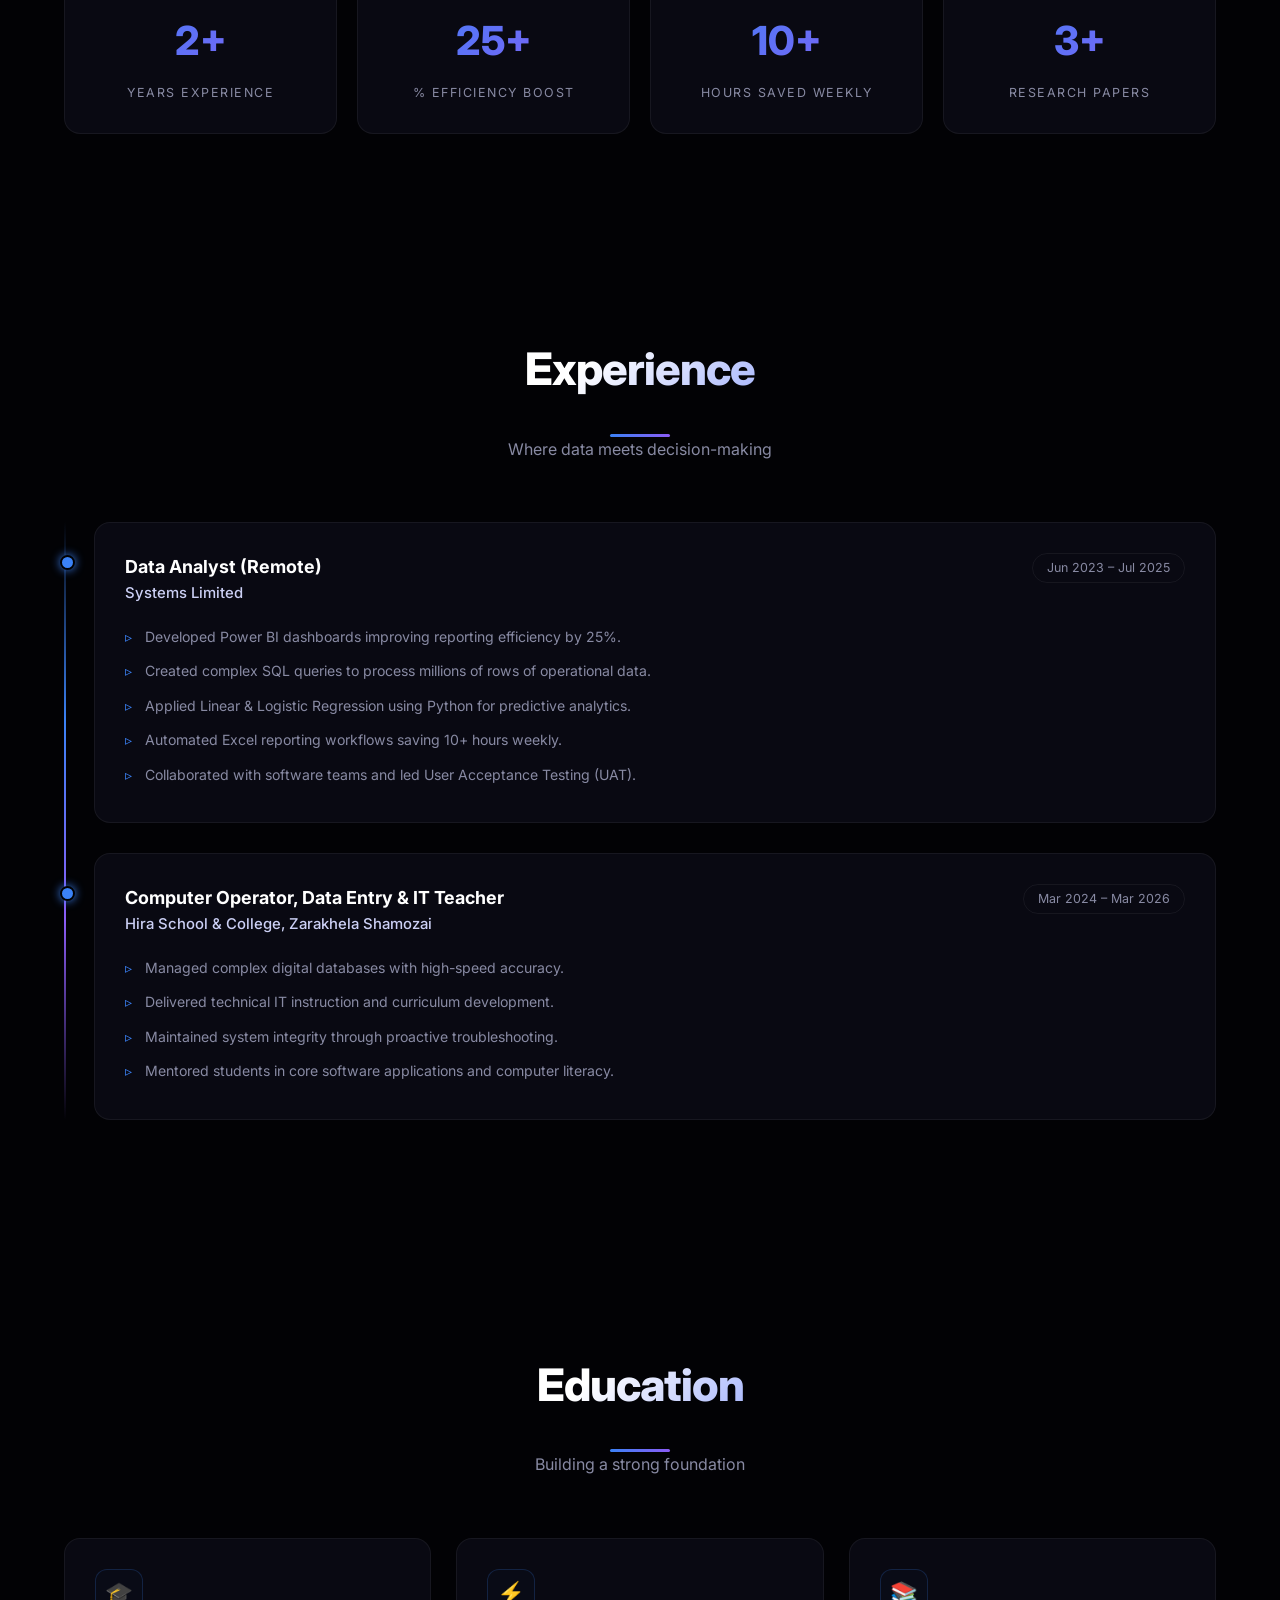
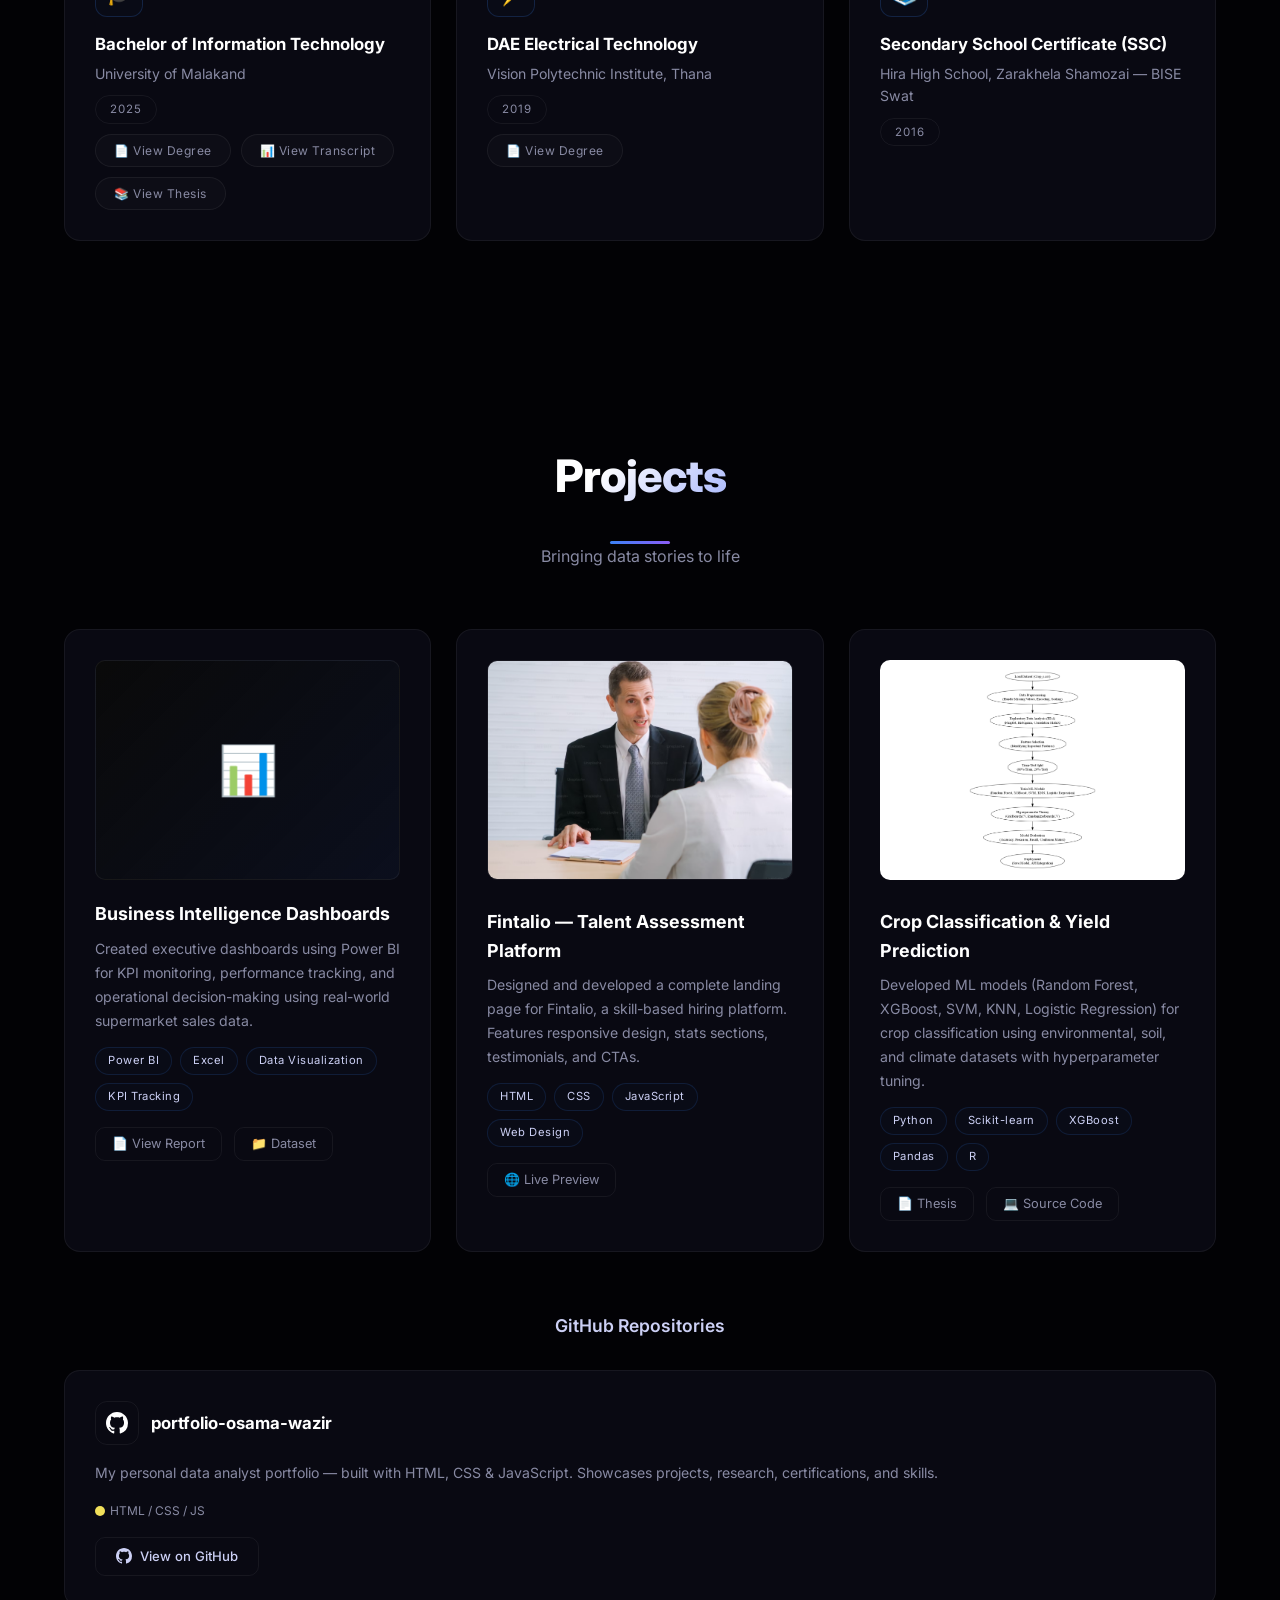
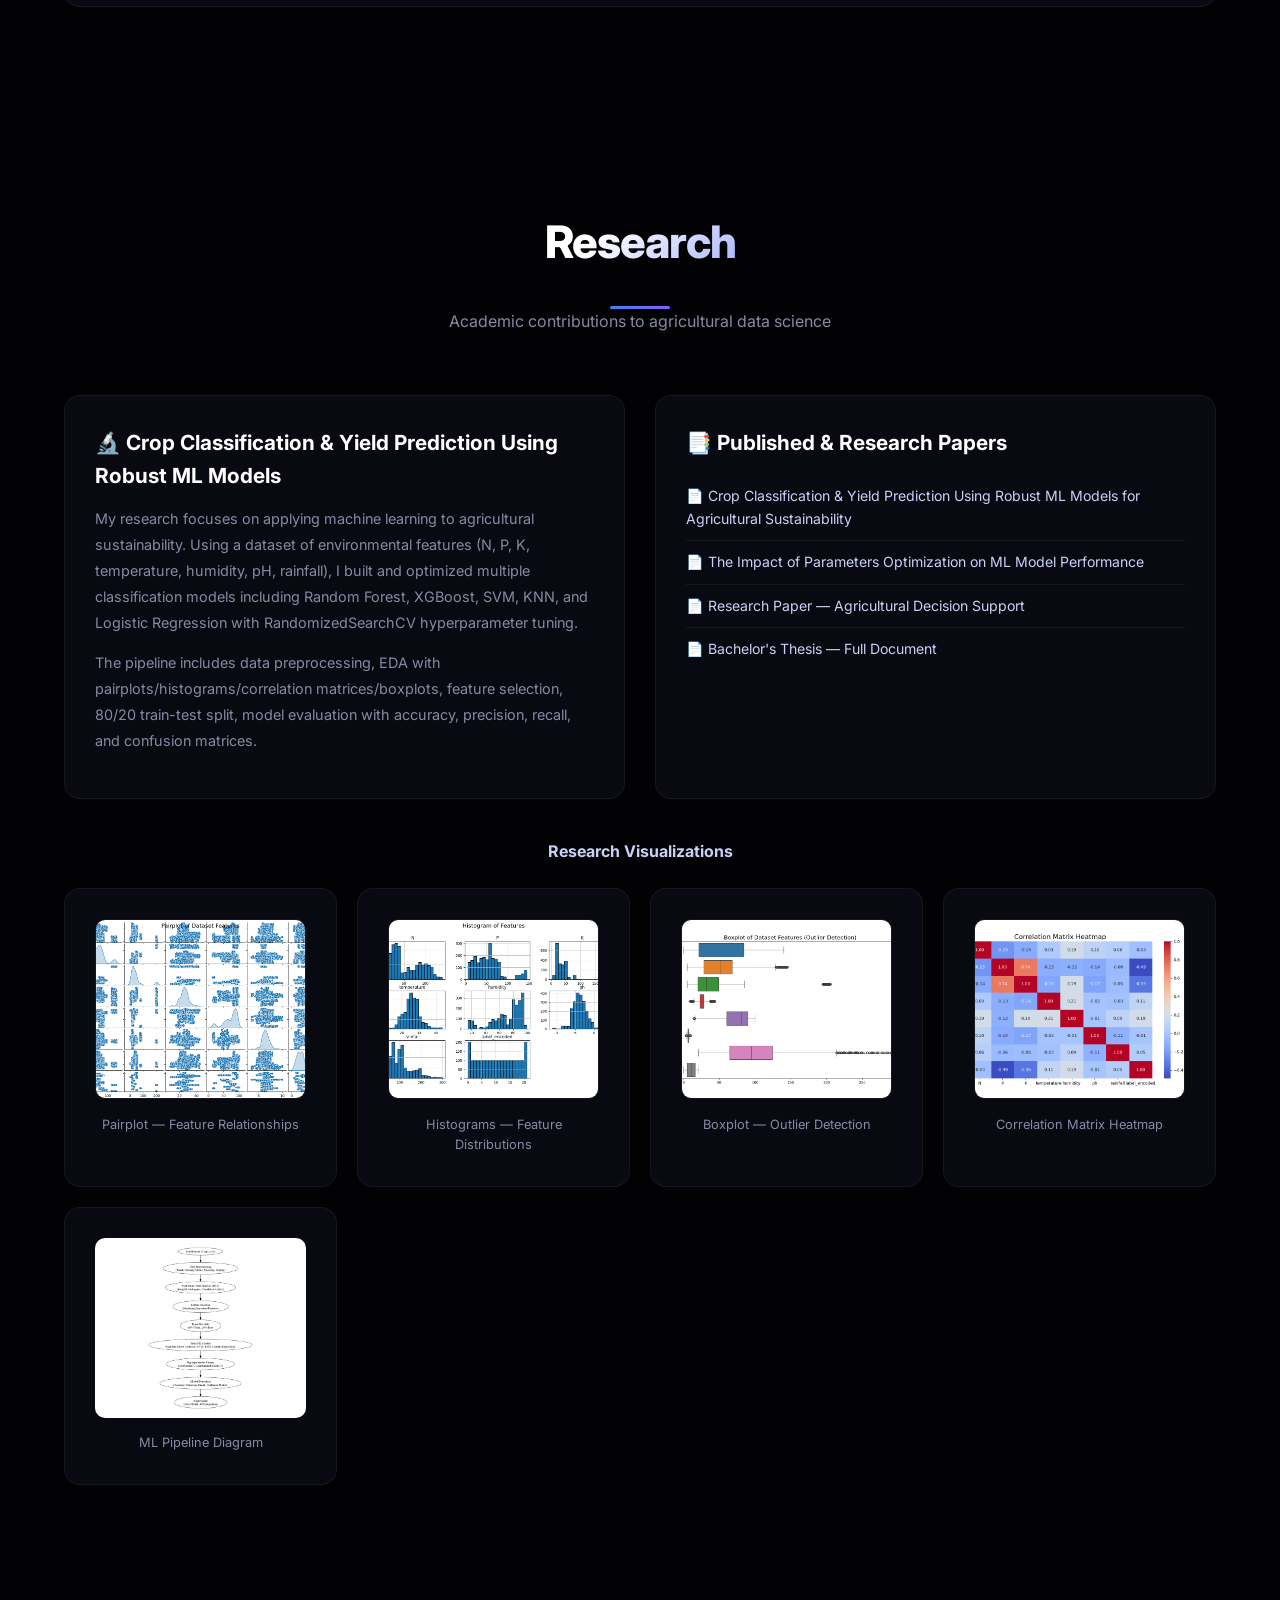
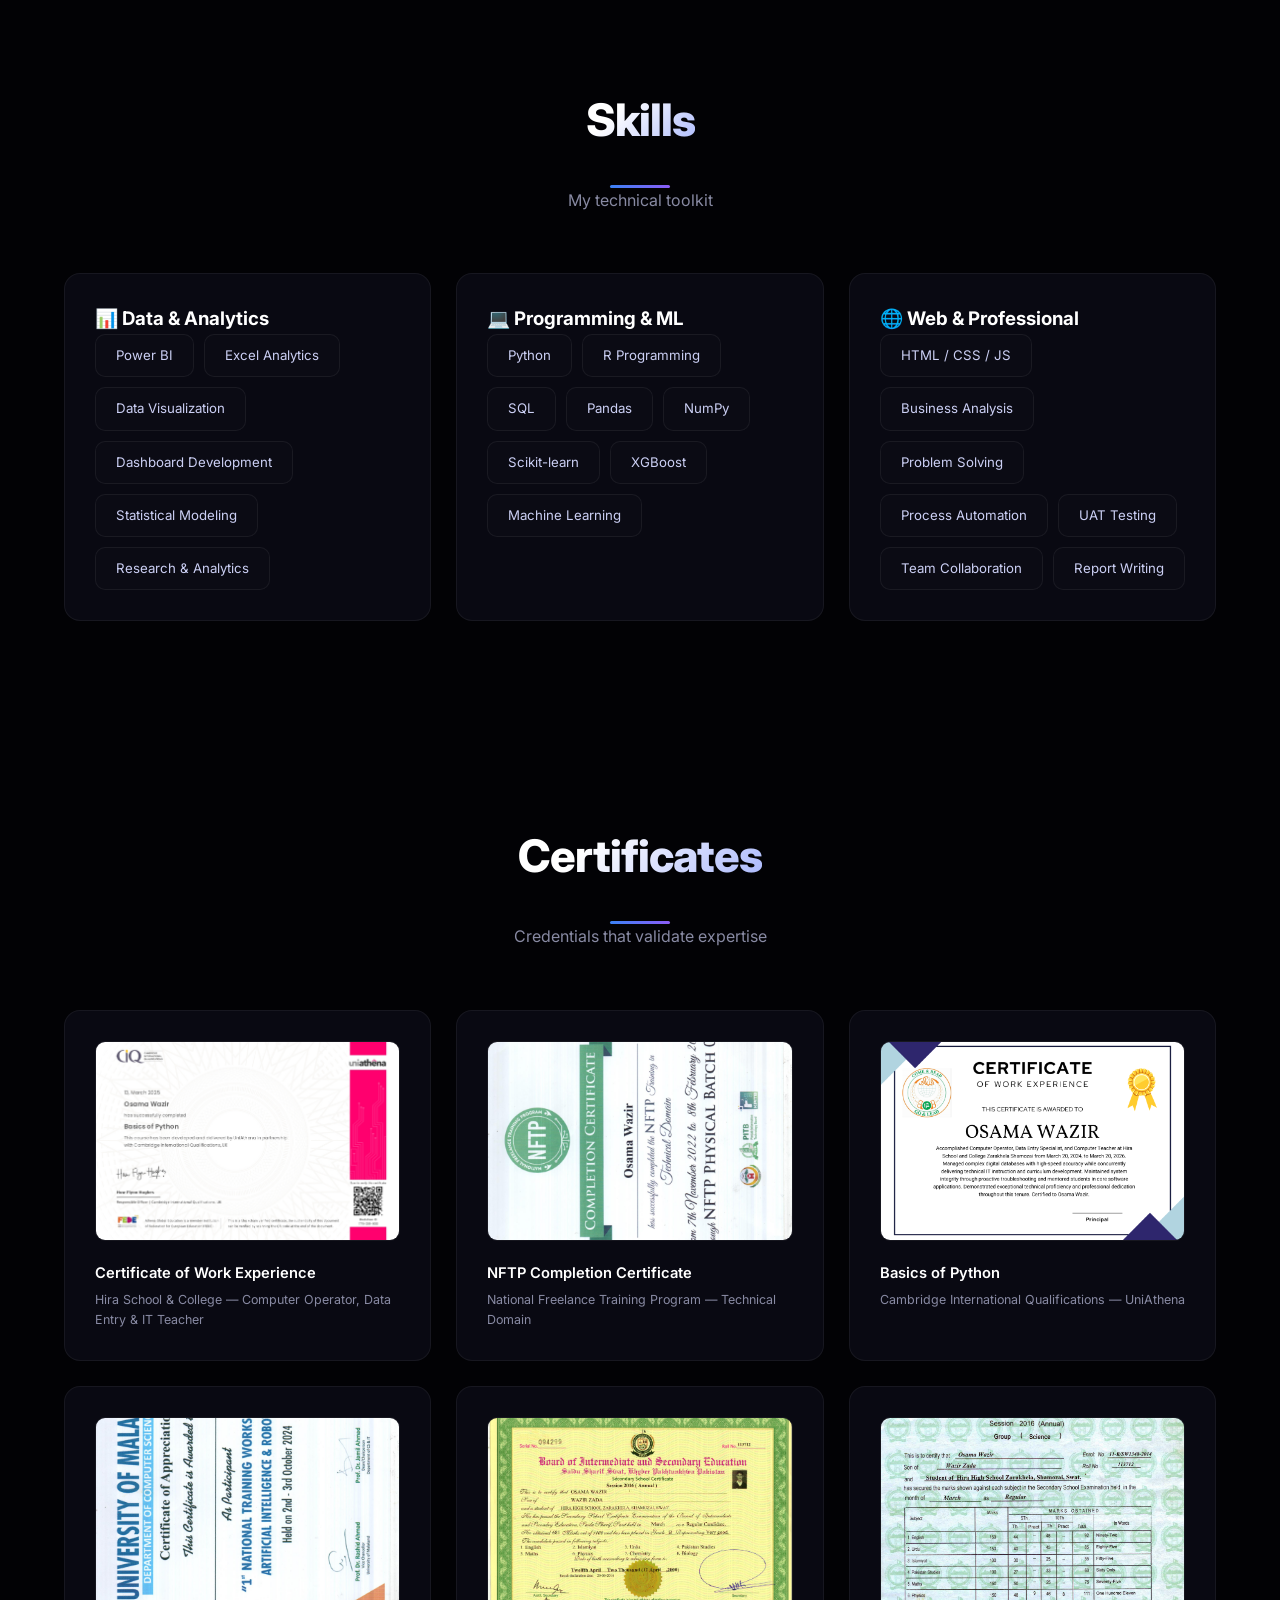
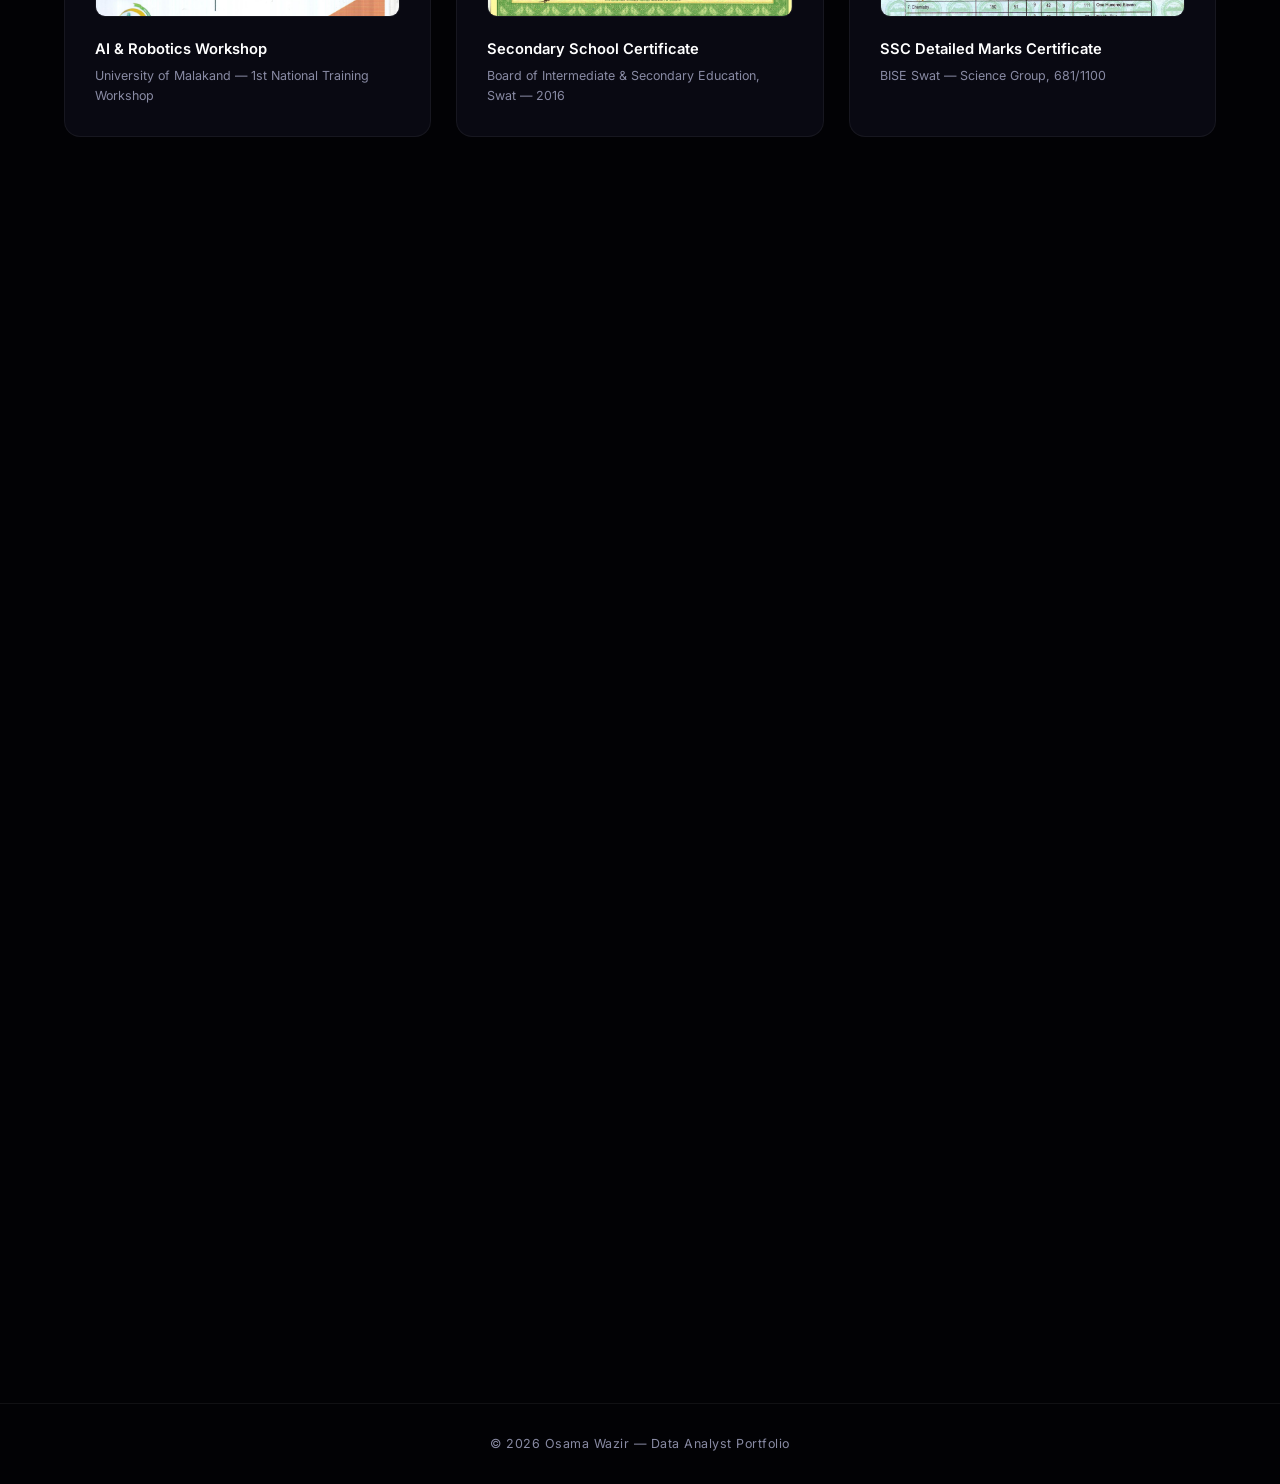
==== commit 9d8dbb1b: "feat: fix transcript path display, add education certificate links, and implement dynamic 3D card ti" ====
--- a/index.html
+++ b/index.html
@@ -71,7 +71,8 @@
     border:1px solid var(--border);
     border-radius:var(--r);
     padding:30px;
-    transition:var(--t);
+    transition: transform 0.15s ease-out, border-color var(--t), background var(--t), box-shadow var(--t);
+    transform-style: preserve-3d;
     position:relative;
     overflow:hidden;
 }
@@ -89,12 +90,14 @@
     transition: opacity 0.5s ease;
 }
 .card:hover{
-    transform:translateY(-6px);
     border-color:var(--border-h);
     background:var(--card-hover);
-    box-shadow:0 20px 60px rgba(0,0,0,0.6), 0 0 40px rgba(var(--primary-rgb), 0.03);
+    box-shadow:0 25px 65px rgba(0,0,0,0.65), 0 0 50px rgba(var(--primary-rgb), 0.05);
 }
 .card:hover::before{opacity:1}
+.card > * {
+    transform: translateZ(20px);
+}
 
 /* ===== BUTTONS ===== */
 .btn{
@@ -531,7 +534,8 @@
                 <span class="edu-year">2025</span>
                 <div style="display:flex;gap:10px;margin-top:10px;flex-wrap:wrap">
                     <a href="assets/certificates/bsit-degree.pdf" target="_blank" class="edu-btn">📄 View Degree</a>
-                    <a href="assets/certificates/osama wazir transcript.png" target="_blank" class="edu-btn">📊 View Transcript</a>
+                    <a href="assets/certificates/osama-wazir-transcript.png" target="_blank" class="edu-btn">📊 View Transcript</a>
+                    <a href="assets/research/papers/bachelors-thesis.pdf" target="_blank" class="edu-btn">📚 View Thesis</a>
                 </div>
             </div>
             <div class="card edu-card reveal rd1">
@@ -539,6 +543,9 @@
                 <h3>DAE Electrical Technology</h3>
                 <p>Vision Polytechnic Institute, Thana</p>
                 <span class="edu-year">2019</span>
+                <div style="display:flex;gap:10px;margin-top:10px;flex-wrap:wrap">
+                    <a href="assets/certificates/dae-electrical-certificate.jpeg" target="_blank" class="edu-btn">📄 View Degree</a>
+                </div>
             </div>
             <div class="card edu-card reveal rd2">
                 <div class="edu-icon">📚</div>
@@ -811,7 +818,7 @@
                 <p>University of Malakand — BSIT Student</p>
             </div>
             <div class="card cert-card reveal rd4" onclick="openLB(13)">
-                <img src="assets/certificates/osama wazir transcript.png" alt="Academic Transcript" class="cert-img">
+                <img src="assets/certificates/osama-wazir-transcript.png" alt="Academic Transcript" class="cert-img">
                 <h4>Academic Transcript</h4>
                 <p>University of Malakand — Bachelor of Information Technology</p>
             </div>
@@ -973,7 +980,7 @@
     {src:'assets/certificates/detailed-marks-certificate.jpeg',cap:'SSC Detailed Marks — BISE Swat'},
     {src:'assets/certificates/dae-electrical-certificate.jpeg',cap:'DAE Electrical — KPK Board of Technical Education'},
     {src:'assets/certificates/student-card.jpg',cap:'Student Identity Card — University of Malakand'},
-    {src:'assets/certificates/osama wazir transcript.png',cap:'Academic Transcript — University of Malakand'}
+    {src:'assets/certificates/osama-wazir-transcript.png',cap:'Academic Transcript — University of Malakand'}
 ];
 let cli=0;
 function openLB(i){cli=i;document.getElementById('lbImg').src=lbImages[i].src;document.getElementById('lbCap').textContent=lbImages[i].cap;document.getElementById('lb').classList.add('active');document.body.style.overflow='hidden'}
@@ -1013,12 +1020,34 @@
     }
 });
 
-/* ===== CARD SPOTLIGHT HOVER EFFECT ===== */
+/* ===== CARD 3D TILT & SPOTLIGHT HOVER EFFECT ===== */
 document.querySelectorAll('.card').forEach(card => {
     card.addEventListener('mousemove', e => {
         const rect = card.getBoundingClientRect();
-        card.style.setProperty('--mouse-x', `${e.clientX - rect.left}px`);
-        card.style.setProperty('--mouse-y', `${e.clientY - rect.top}px`);
+        const x = e.clientX - rect.left;
+        const y = e.clientY - rect.top;
+        
+        // Calculate tilt angles based on mouse position
+        const xc = rect.width / 2;
+        const yc = rect.height / 2;
+        const tiltX = (yc - y) / 12; // Max tilt ~8 degrees
+        const tiltY = (x - xc) / 12;
+        
+        // Apply transform style
+        card.style.transform = `perspective(1000px) rotateX(${tiltX}deg) rotateY(${tiltY}deg) translateY(-5px)`;
+        
+        // Update spotlight position
+        card.style.setProperty('--mouse-x', `${x}px`);
+        card.style.setProperty('--mouse-y', `${y}px`);
+    });
+    
+    card.addEventListener('mouseenter', () => {
+        card.style.transition = 'transform 0.1s ease-out, border-color var(--t), background var(--t), box-shadow var(--t)';
+    });
+    
+    card.addEventListener('mouseleave', () => {
+        card.style.transition = 'transform 0.5s ease, border-color var(--t), background var(--t), box-shadow var(--t)';
+        card.style.transform = 'perspective(1000px) rotateX(0deg) rotateY(0deg) translateY(0px)';
     });
 });
 </script>
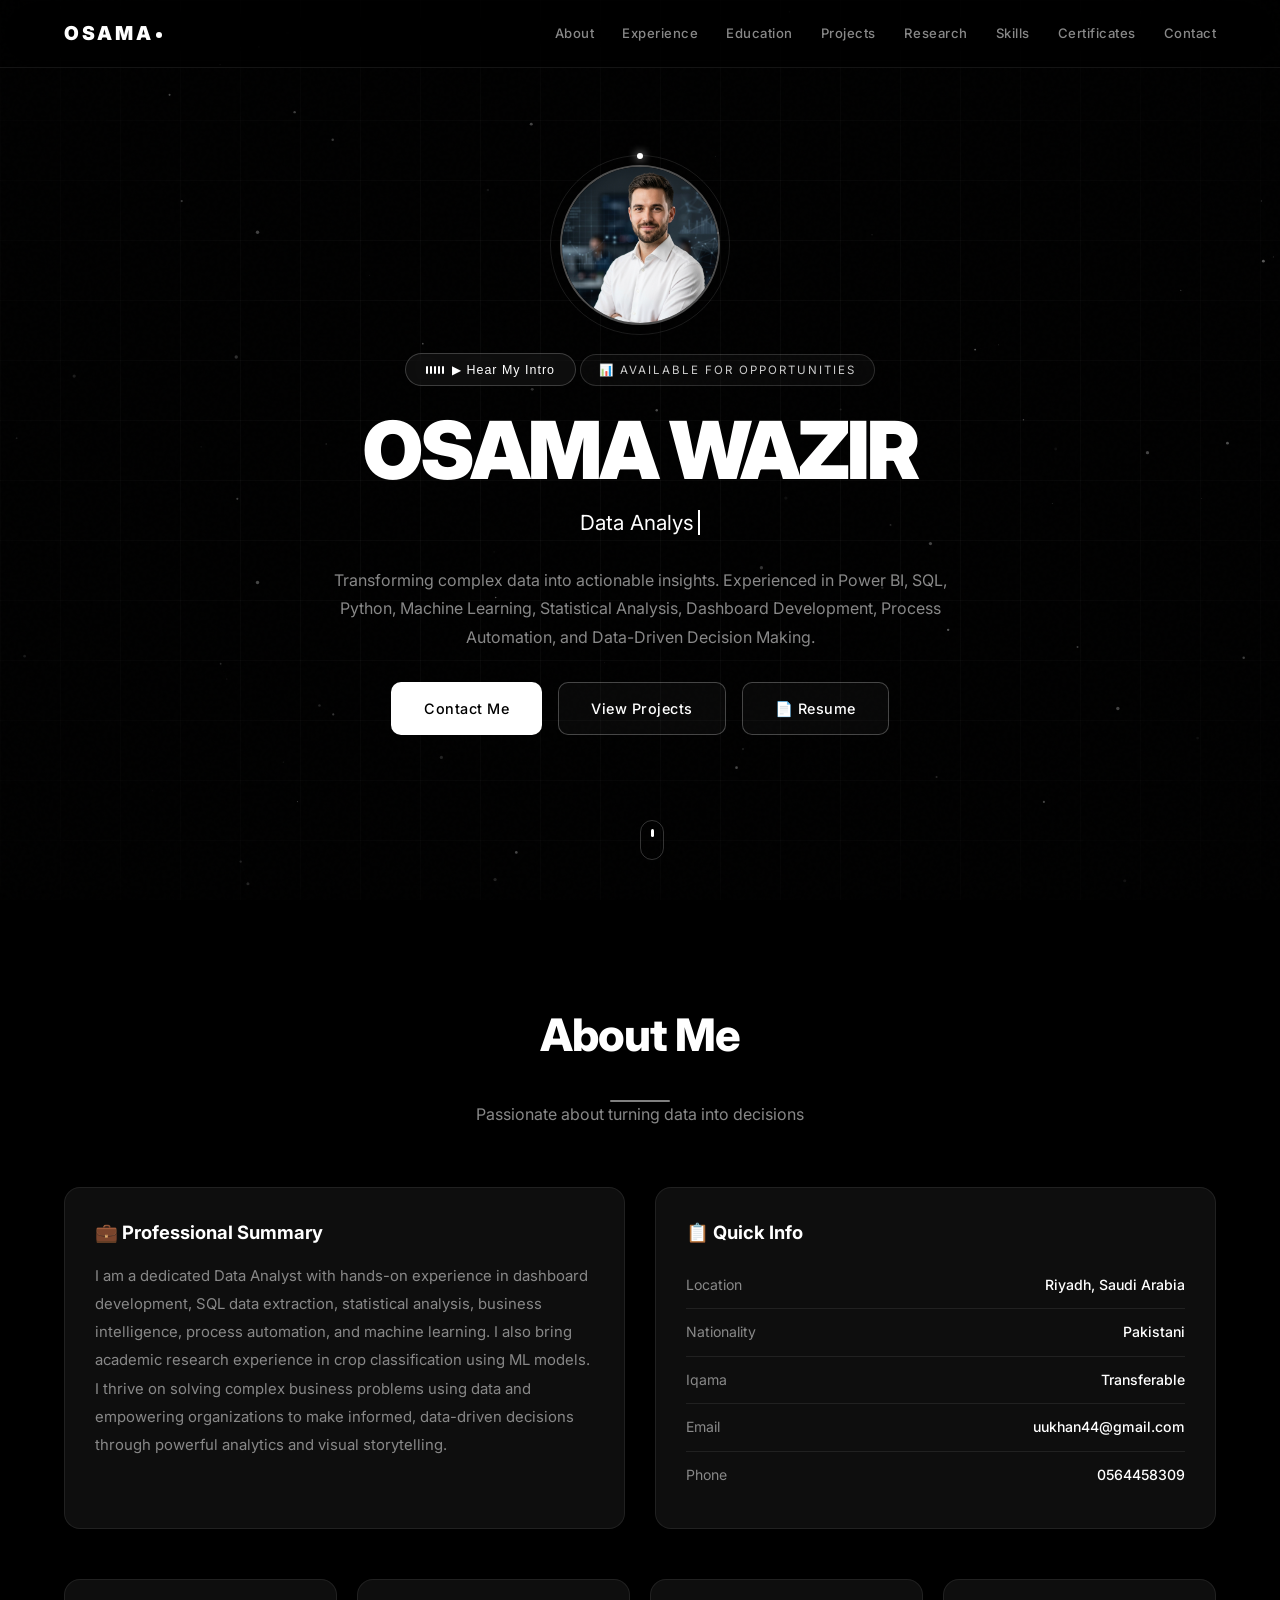
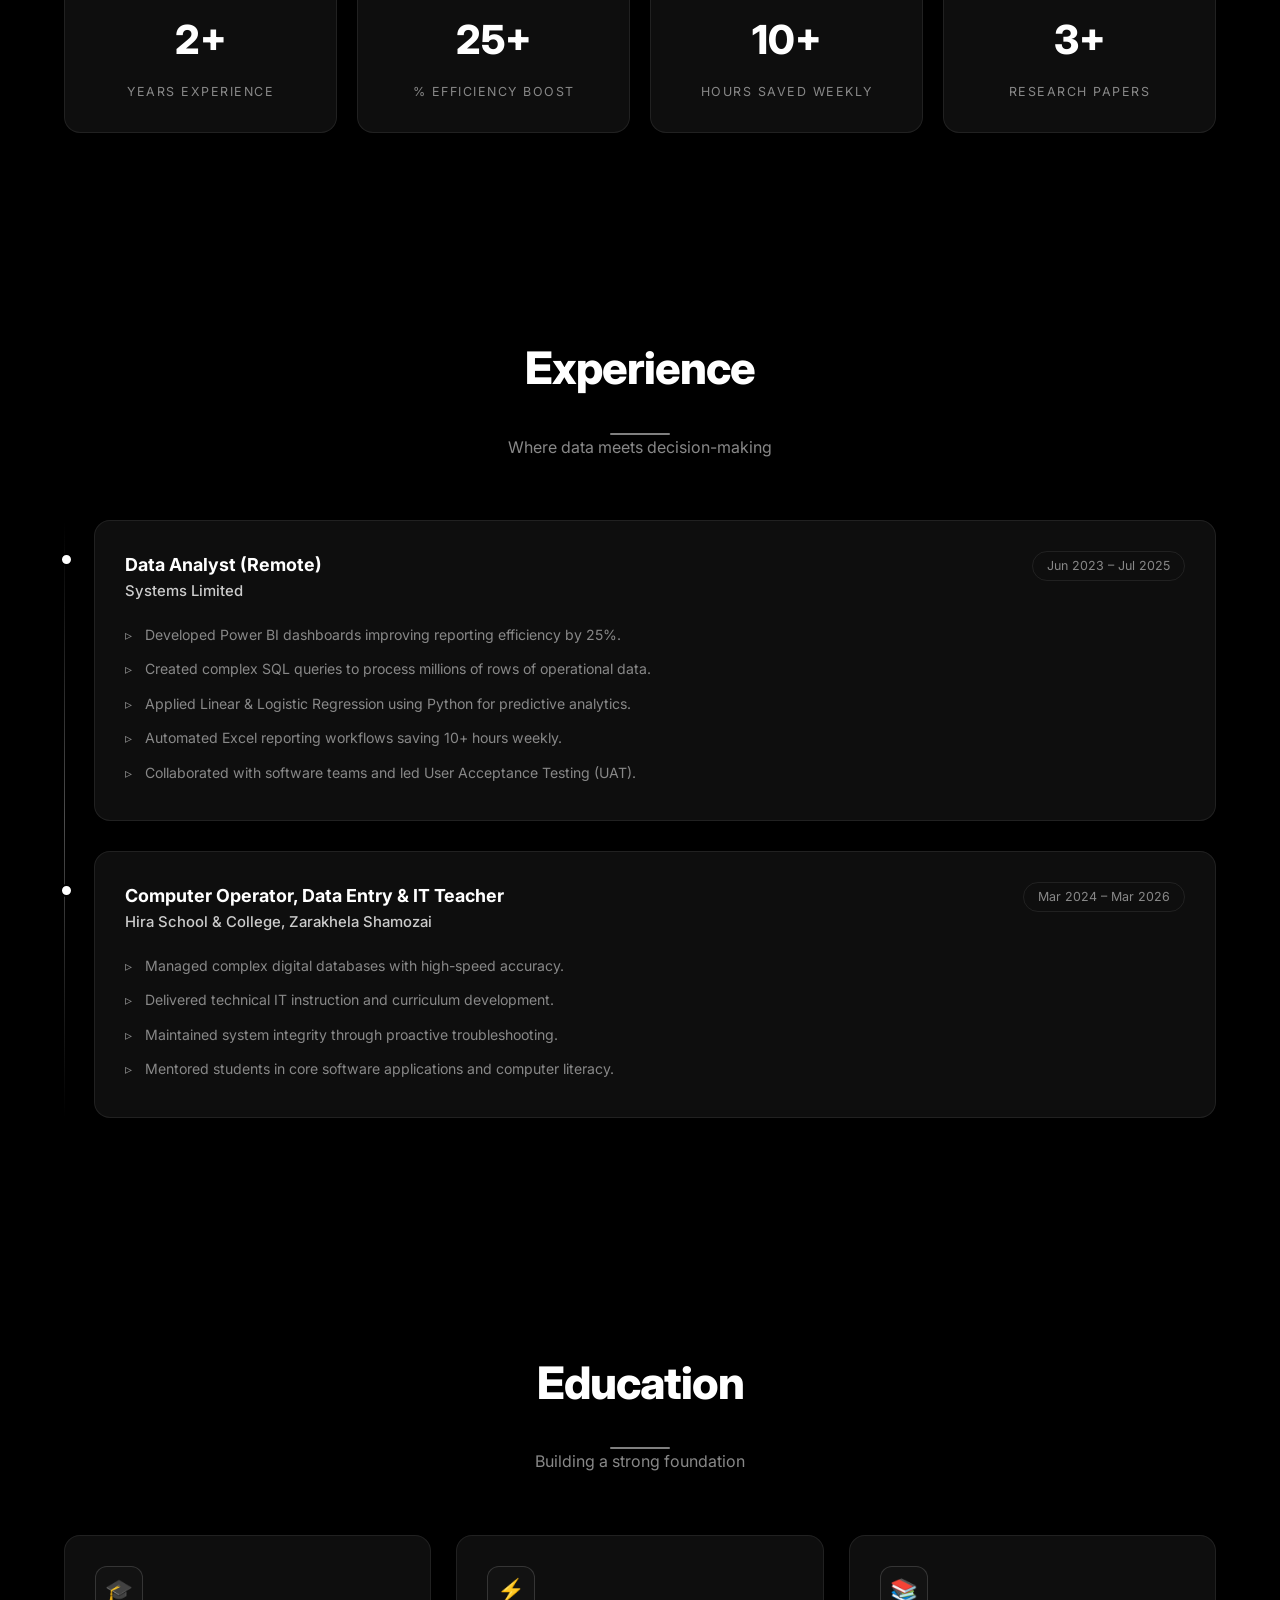
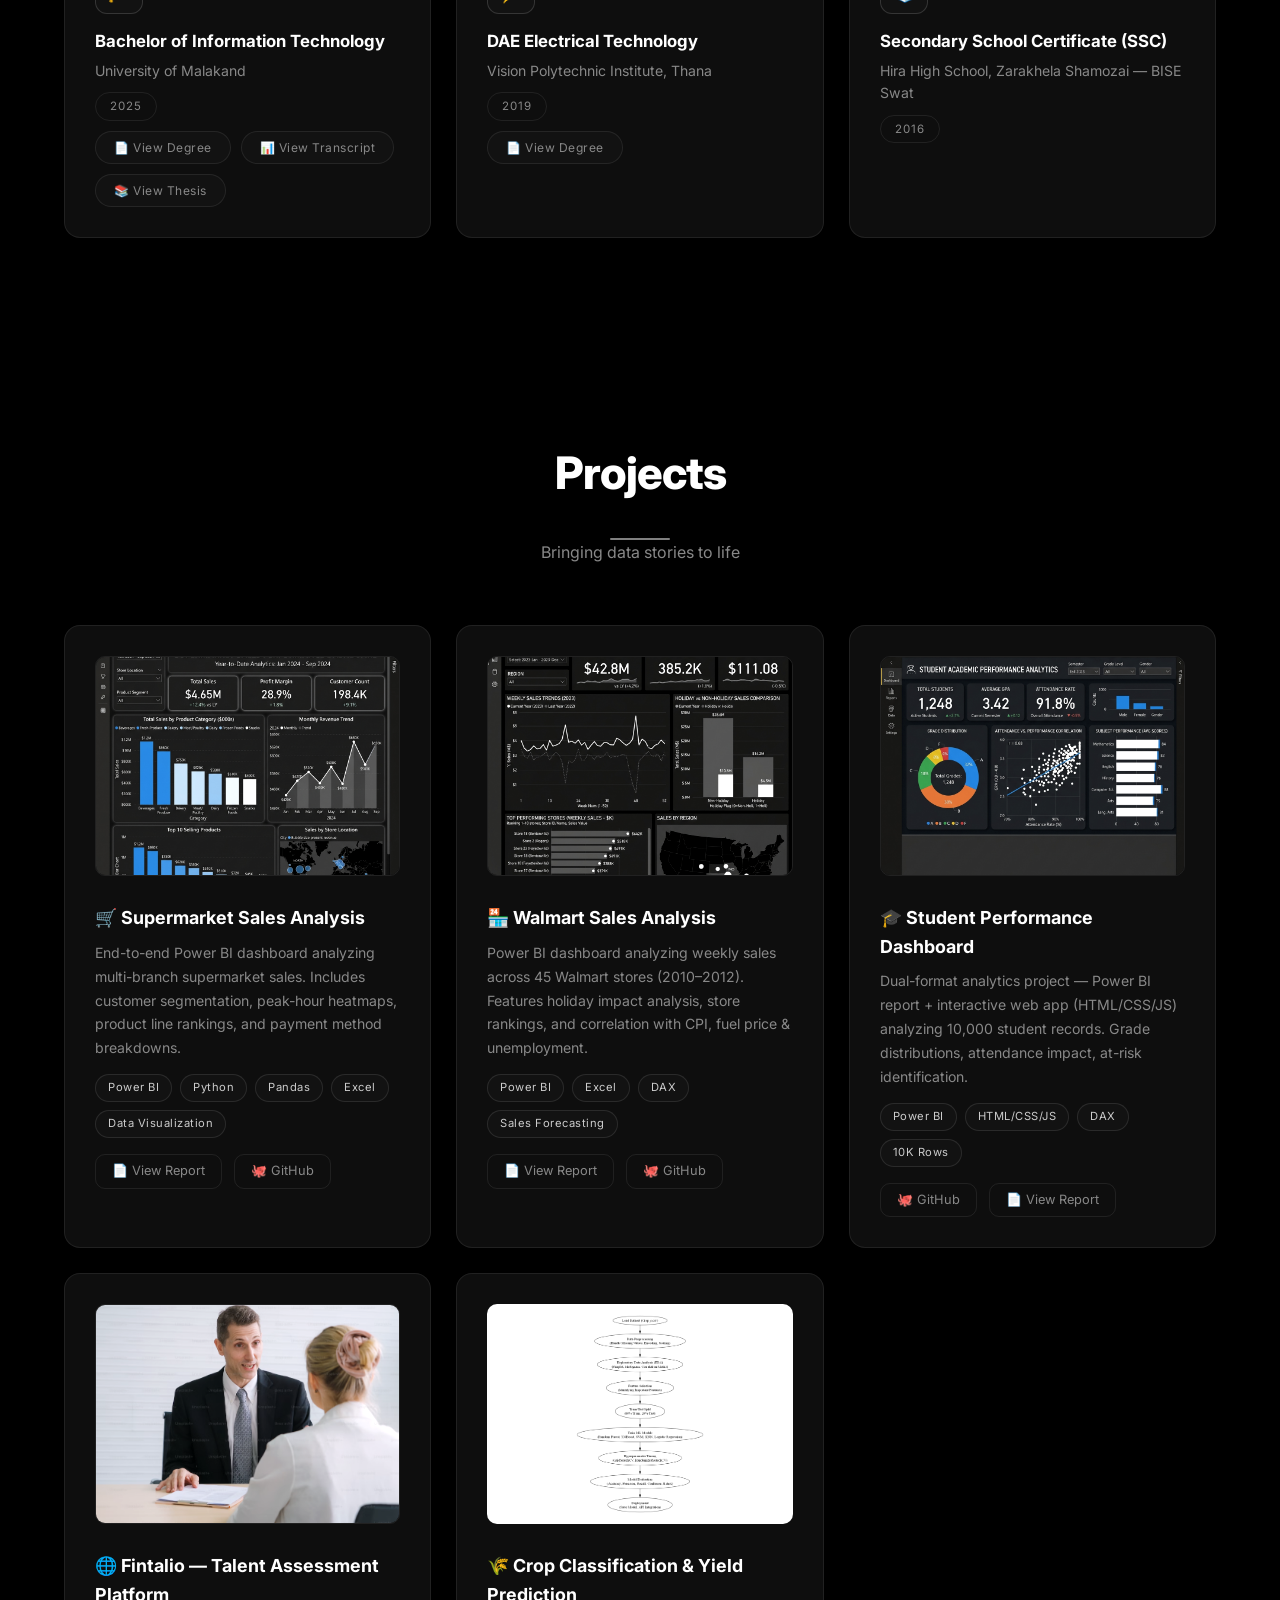
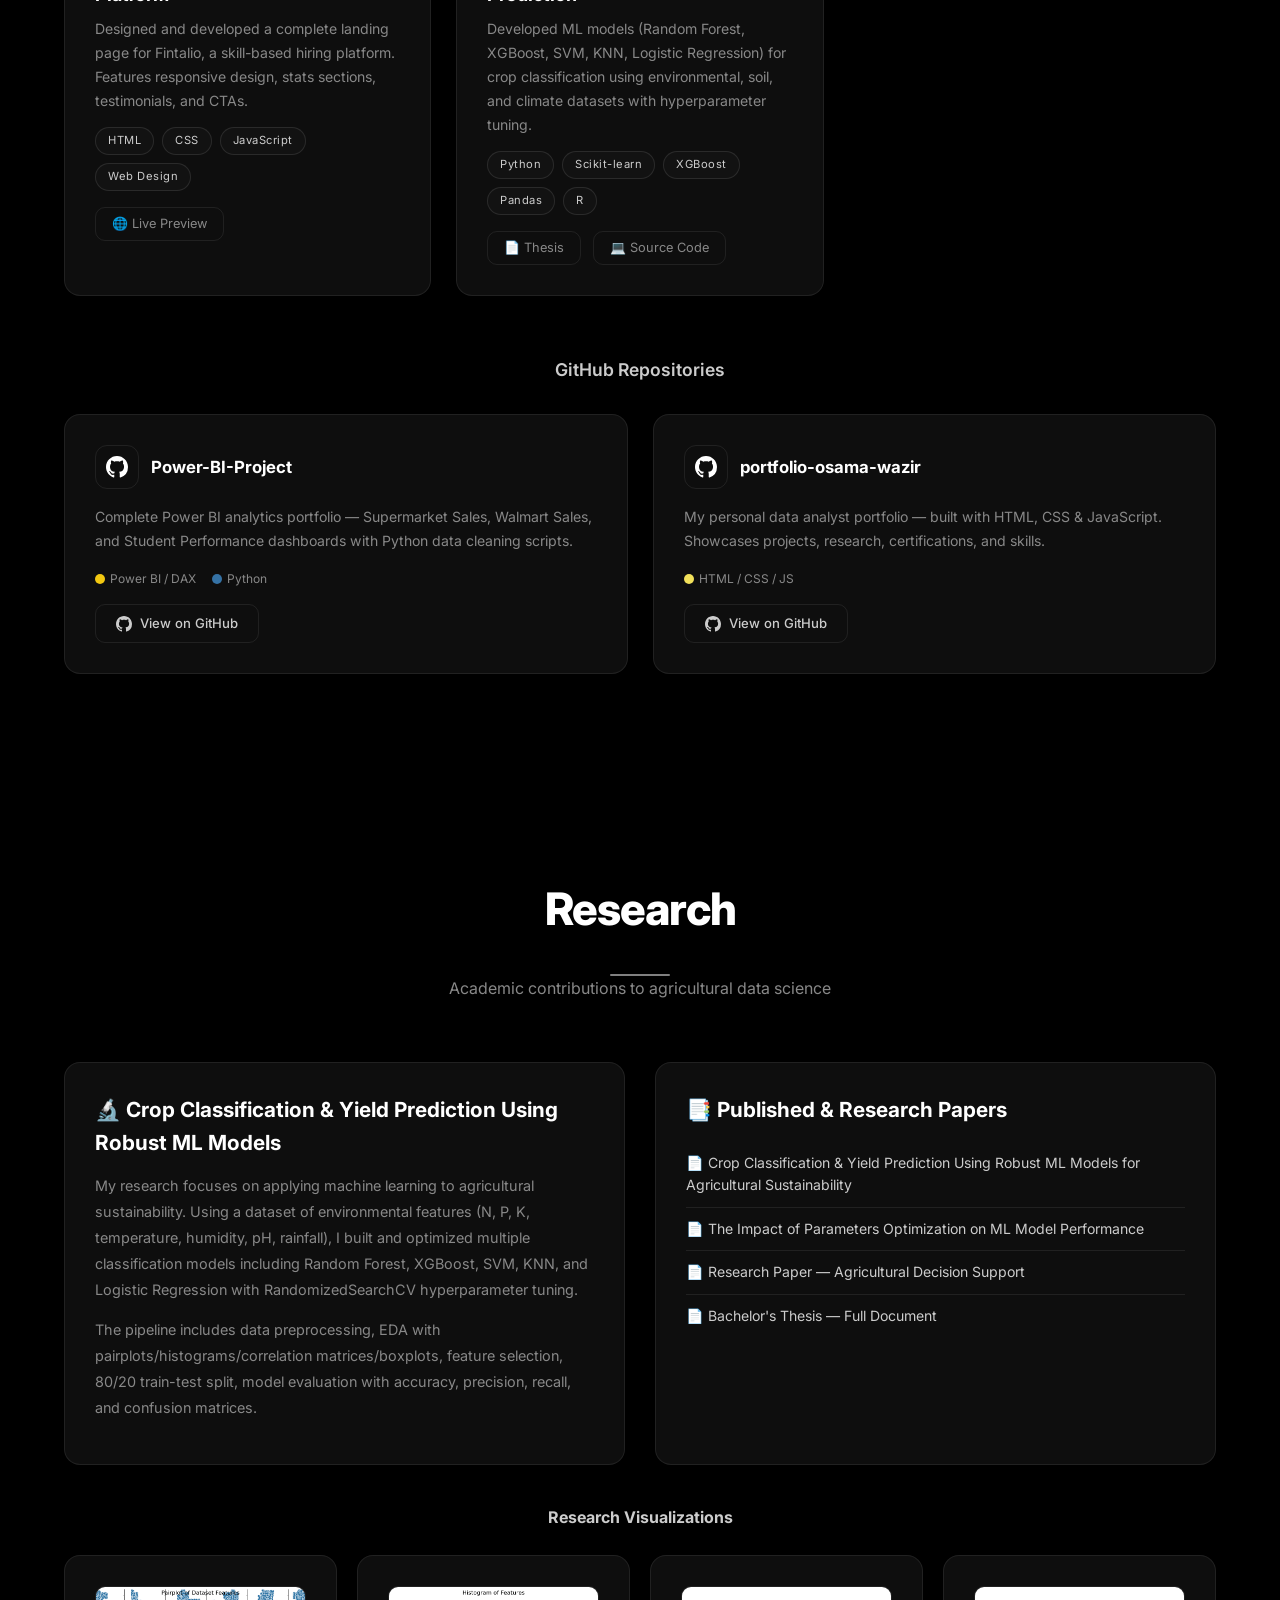
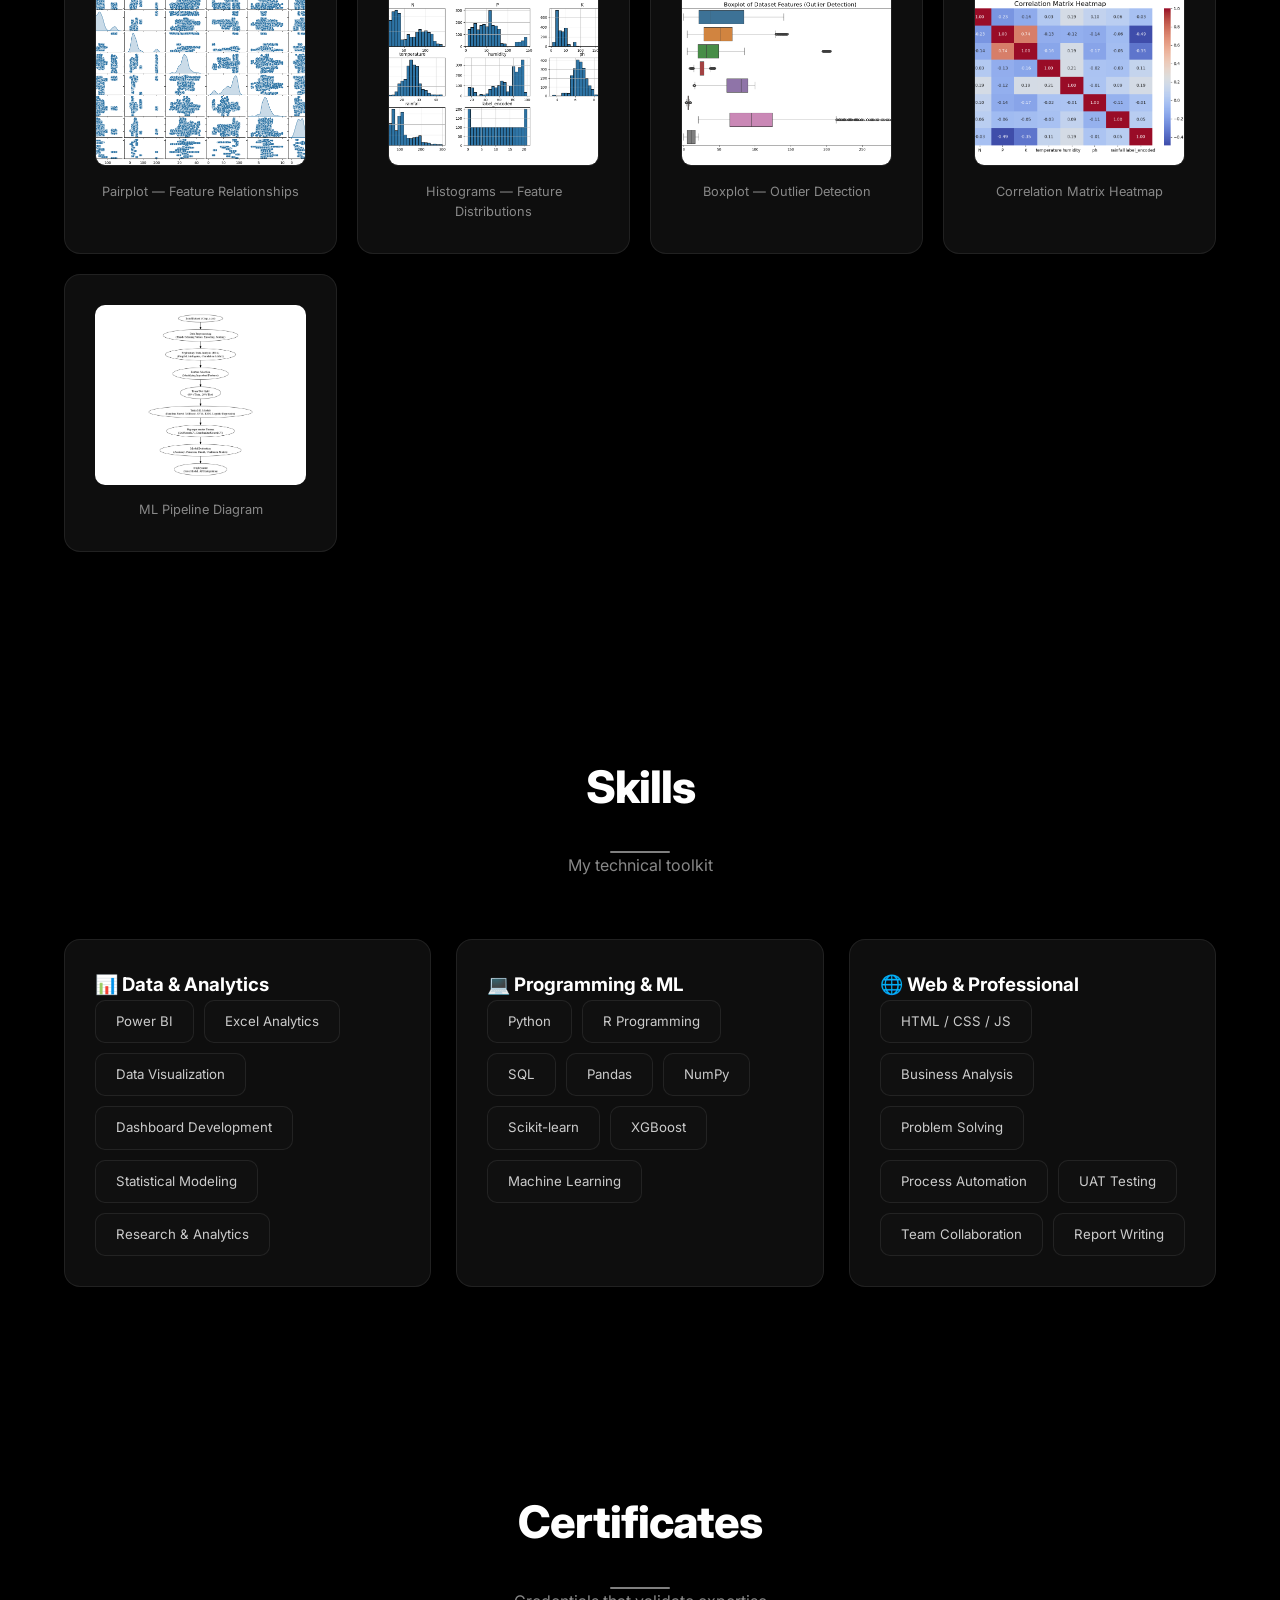
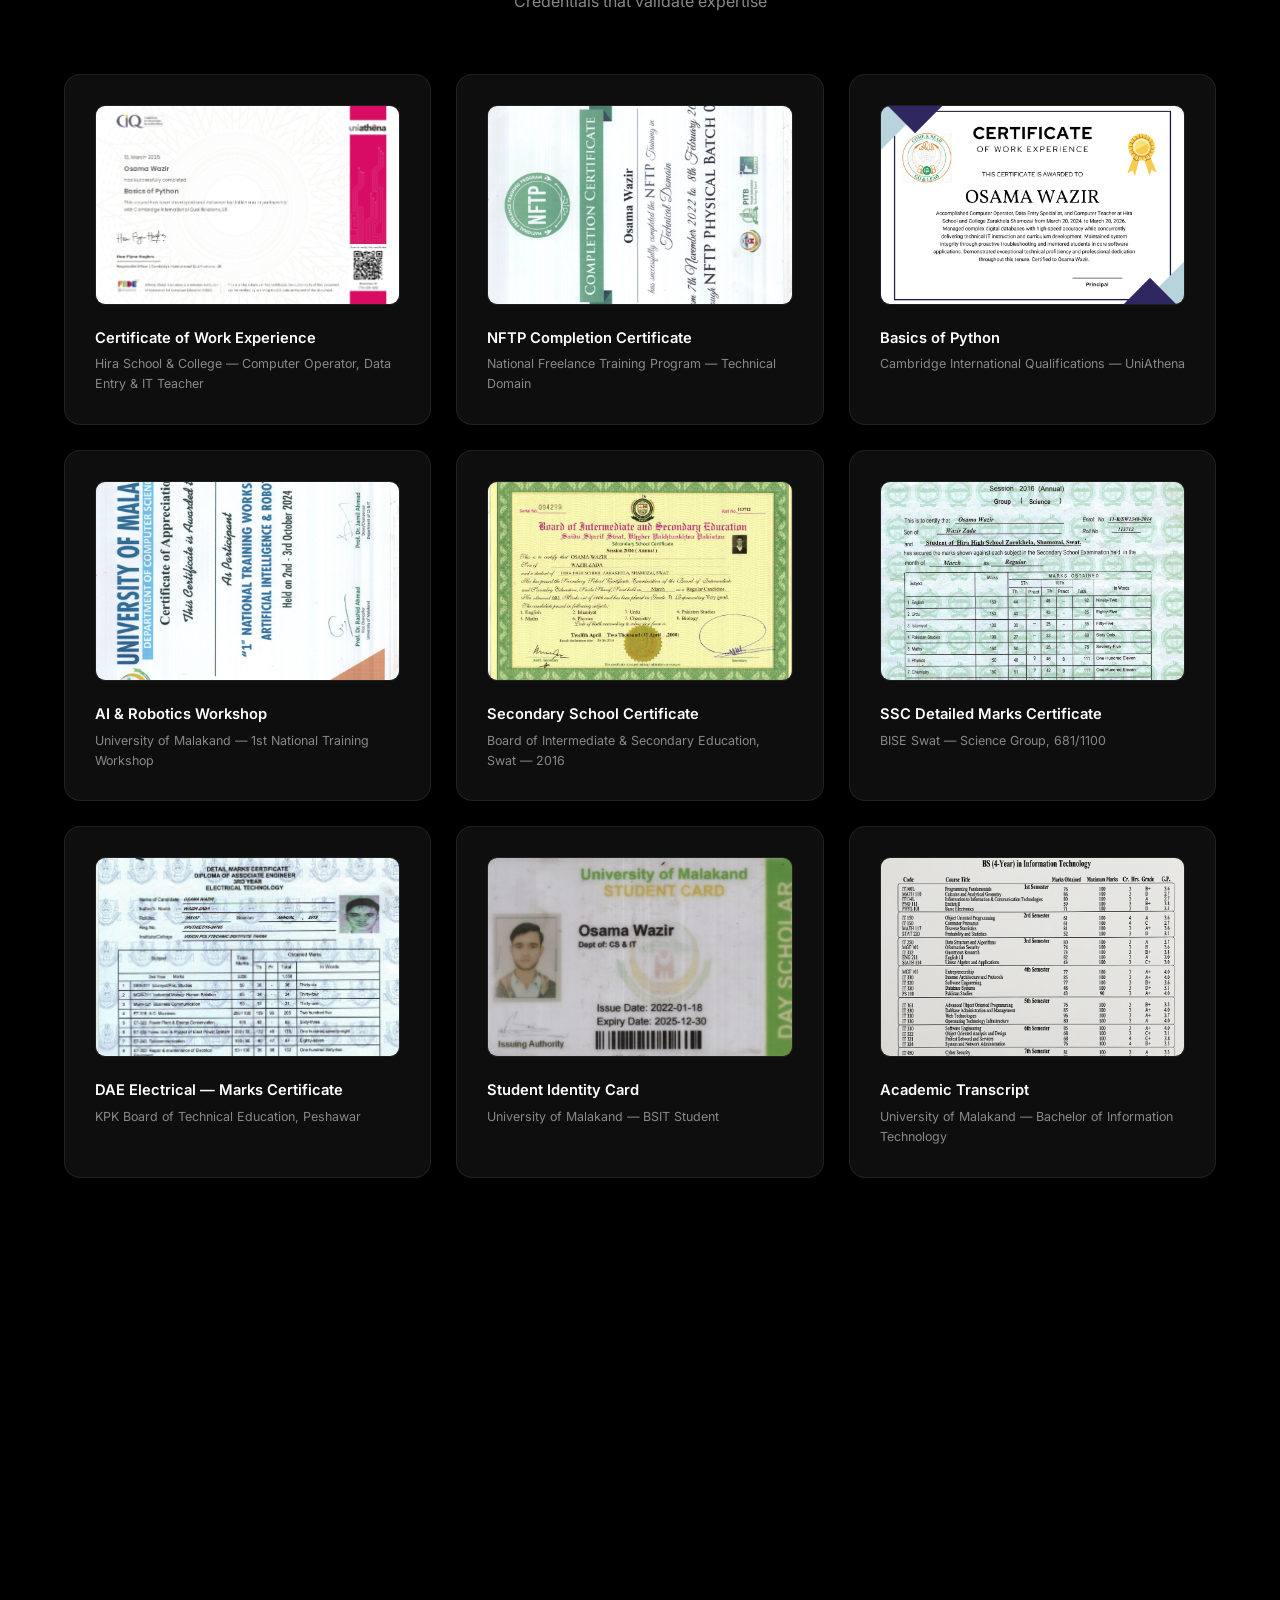
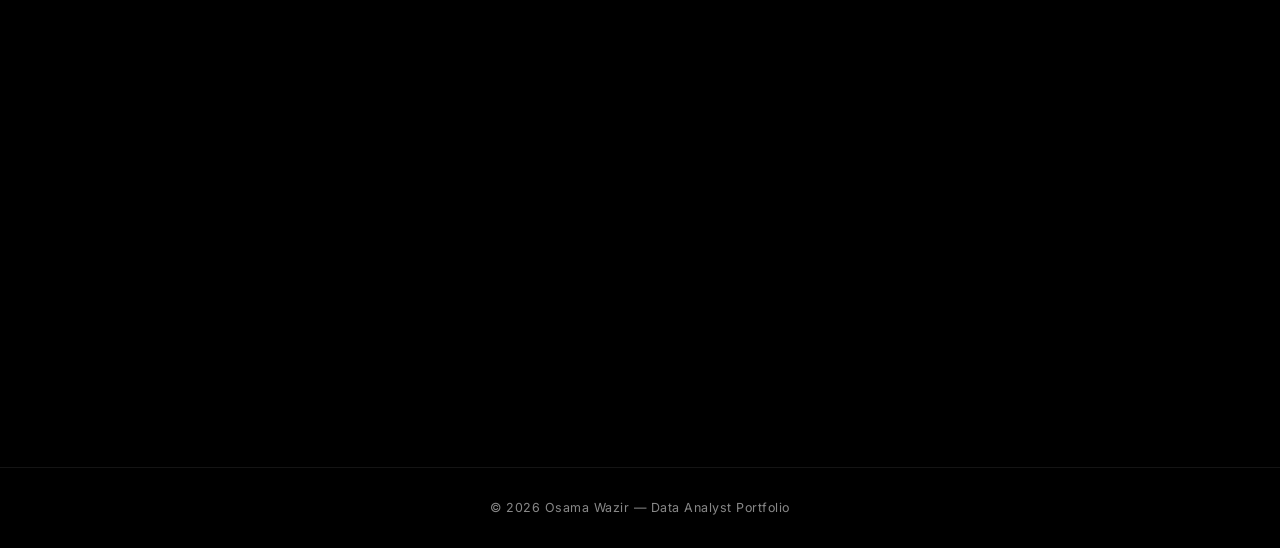
==== commit 1c1834da: "Redesign portfolio: monochrome B&W theme + 3 new Power BI projects + speech intro - Remove all blue " ====
--- a/index.html
+++ b/index.html
@@ -5,7 +5,6 @@
 <meta name="viewport" content="width=device-width, initial-scale=1.0">
 <title>Osama Wazir | Data Analyst Portfolio</title>
 <meta name="description" content="Osama Wazir — Data Analyst, Business Analyst & Power BI Developer based in Riyadh, Saudi Arabia. Expert in dashboards, SQL, Python, ML, and data-driven insights.">
-
 <link href="https://fonts.googleapis.com/css2?family=Inter:wght@300;400;500;600;700;800;900&display=swap" rel="stylesheet">
 
 <style>
@@ -14,27 +13,27 @@
 html{scroll-behavior:smooth}
 
 :root{
-    --bg:#020205;
-    --bg2:#05050c;
-    --card:#090912;
-    --card-hover:#0d0d1b;
+    --bg:#000000;
+    --bg2:#080808;
+    --card:#0e0e0e;
+    --card-hover:#161616;
     --text:#ffffff;
-    --dim:#888aa3;
-    --soft:#ccd0f5;
-    --border:rgba(255,255,255,0.06);
-    --border-h:rgba(59,130,246,0.3);
-    --glow:rgba(59,130,246,0.05);
-    --primary:#3b82f6;
-    --primary-rgb:59,130,246;
-    --accent:#8b5cf6;
-    --accent-rgb:139,92,246;
+    --dim:#888888;
+    --soft:#cccccc;
+    --border:rgba(255,255,255,0.08);
+    --border-h:rgba(255,255,255,0.3);
+    --glow:rgba(255,255,255,0.04);
+    --primary:#ffffff;
+    --primary-rgb:255,255,255;
+    --accent:#aaaaaa;
+    --accent-rgb:170,170,170;
     --r:16px;
     --rs:10px;
     --t:0.4s cubic-bezier(.25,.46,.45,.94);
 }
 
 body{background:var(--bg);color:var(--text);font-family:'Inter',sans-serif;overflow-x:hidden;line-height:1.6}
-::selection{background:rgba(59,130,246,0.2);color:#fff}
+::selection{background:rgba(255,255,255,0.2);color:#000}
 .container{width:90%;max-width:1200px;margin:auto}
 section{padding:100px 0;position:relative}
 
@@ -43,11 +42,23 @@
     position: fixed;
     top: 0;
     left: 0;
-    height: 3px;
-    background: linear-gradient(90deg, var(--primary), var(--accent));
+    height: 2px;
+    background: #ffffff;
     width: 0%;
     z-index: 9999;
     transition: width 0.1s ease;
+    box-shadow: 0 0 8px rgba(255,255,255,0.6);
+}
+
+/* ===== NOISE TEXTURE OVERLAY ===== */
+body::before{
+    content:'';
+    position:fixed;
+    top:0;left:0;width:100%;height:100%;
+    background-image:url("data:image/svg+xml,%3Csvg viewBox='0 0 256 256' xmlns='http://www.w3.org/2000/svg'%3E%3Cfilter id='noise'%3E%3CfeTurbulence type='fractalNoise' baseFrequency='0.9' numOctaves='4' stitchTiles='stitch'/%3E%3C/filter%3E%3Crect width='100%25' height='100%25' filter='url(%23noise)' opacity='0.03'/%3E%3C/svg%3E");
+    pointer-events:none;
+    z-index:1;
+    opacity:0.4;
 }
 
 /* ===== SECTION TITLES ===== */
@@ -58,12 +69,10 @@
     letter-spacing:-1px;
     margin-bottom:12px;
     display:inline-block;
-    background: linear-gradient(135deg, #ffffff 30%, #a5b4fc 100%);
-    -webkit-background-clip: text;
-    -webkit-text-fill-color: transparent;
+    color:#ffffff;
 }
 .stitle p{color:var(--dim);font-size:1rem;max-width:500px;margin:auto}
-.stitle .line{display:block;width:60px;height:3px;background:linear-gradient(90deg, var(--primary), var(--accent));margin:16px auto 0;border-radius:2px}
+.stitle .line{display:block;width:60px;height:2px;background:#ffffff;margin:16px auto 0;border-radius:2px;opacity:0.5}
 
 /* ===== CARD ===== */
 .card{
@@ -79,92 +88,149 @@
 .card::before{
     content:'';
     position:absolute;
-    top:0;
-    left:0;
-    width: 100%;
-    height: 100%;
-    background: radial-gradient(800px circle at var(--mouse-x, 0px) var(--mouse-y, 0px), rgba(var(--primary-rgb), 0.08), transparent 45%);
+    top:0;left:0;width:100%;height:100%;
+    background: radial-gradient(600px circle at var(--mouse-x, 50%) var(--mouse-y, 50%), rgba(255,255,255,0.04), transparent 50%);
     z-index:0;
     pointer-events:none;
     opacity:0;
     transition: opacity 0.5s ease;
 }
 .card:hover{
-    border-color:var(--border-h);
+    border-color:rgba(255,255,255,0.2);
     background:var(--card-hover);
-    box-shadow:0 25px 65px rgba(0,0,0,0.65), 0 0 50px rgba(var(--primary-rgb), 0.05);
+    box-shadow:0 25px 65px rgba(0,0,0,0.8), 0 0 0 1px rgba(255,255,255,0.06);
 }
 .card:hover::before{opacity:1}
-.card > * {
-    transform: translateZ(20px);
-}
+.card > * {position:relative;z-index:1;}
 
 /* ===== BUTTONS ===== */
 .btn{
     display:inline-flex;align-items:center;gap:8px;
     padding:14px 32px;
-    border:1px solid rgba(255,255,255,0.15);
+    border:1px solid rgba(255,255,255,0.25);
     color:#fff;text-decoration:none;font-weight:500;font-size:0.9rem;letter-spacing:.5px;
     transition:var(--t);position:relative;overflow:hidden;border-radius:var(--rs);
-    background: rgba(255,255,255,0.02);
-}
-.btn::before{content:'';position:absolute;top:0;left:-100%;width:100%;height:100%;background:linear-gradient(90deg, var(--primary), var(--accent));transition:.5s;z-index:0}
+    background: rgba(255,255,255,0.03);
+}
+.btn::before{content:'';position:absolute;top:0;left:-100%;width:100%;height:100%;background:#ffffff;transition:.5s;z-index:0}
 .btn:hover::before{left:0}
-.btn:hover{color:#fff;border-color:transparent;box-shadow: 0 0 25px rgba(var(--primary-rgb), 0.35);transform: translateY(-2px)}
+.btn:hover{color:#000;border-color:transparent;transform: translateY(-2px)}
 .btn span{position:relative;z-index:1}
 
-.btn-filled{background:linear-gradient(135deg, var(--primary), var(--accent));color:#fff;border-color:transparent}
+.btn-filled{background:#ffffff;color:#000;border-color:transparent}
 .btn-filled::before{background:rgba(255,255,255,0.1)}
-.btn-filled:hover{background:linear-gradient(135deg, var(--accent), var(--primary));color:#fff;box-shadow: 0 0 25px rgba(var(--accent-rgb), 0.35)}
+.btn-filled:hover{background:#e0e0e0;color:#000;transform: translateY(-2px)}
 
 /* ===== NAV ===== */
 nav{
     position:fixed;width:100%;top:0;z-index:1000;
-    background:rgba(2,2,5,0.4);
+    background:rgba(0,0,0,0.5);
     backdrop-filter:blur(24px);-webkit-backdrop-filter:blur(24px);
     border-bottom:1px solid var(--border);
     transition:var(--t);
 }
 nav.scrolled{
-    background:rgba(5,5,12,0.85);
-    border-bottom:1px solid rgba(var(--primary-rgb), 0.15);
-    box-shadow:0 10px 30px rgba(0,0,0,0.6);
+    background:rgba(0,0,0,0.9);
+    border-bottom:1px solid rgba(255,255,255,0.1);
+    box-shadow:0 10px 40px rgba(0,0,0,0.8);
 }
 
 .nav-c{display:flex;justify-content:space-between;align-items:center;padding:18px 5%;max-width:1400px;margin:auto}
-.logo{font-size:1.2rem;font-weight:900;letter-spacing:3px;text-transform:uppercase;background:linear-gradient(135deg, #fff, var(--primary));-webkit-background-clip:text;-webkit-text-fill-color:transparent}
-.logo-dot{display:inline-block;width:6px;height:6px;background:var(--primary);border-radius:50%;margin-left:2px;vertical-align:middle;animation:pdot 2s infinite;box-shadow: 0 0 10px var(--primary)}
-@keyframes pdot{0%,100%{opacity:1;transform:scale(1)}50%{opacity:.4;transform:scale(.7)}}
+.logo{font-size:1.2rem;font-weight:900;letter-spacing:3px;text-transform:uppercase;color:#ffffff}
+.logo-dot{display:inline-block;width:6px;height:6px;background:#ffffff;border-radius:50%;margin-left:2px;vertical-align:middle;animation:pdot 2s infinite}
+@keyframes pdot{0%,100%{opacity:1;transform:scale(1)}50%{opacity:.3;transform:scale(.5)}}
 
 .nav-links{display:flex;gap:28px;align-items:center}
 .nav-links a{color:var(--dim);text-decoration:none;font-size:.82rem;font-weight:500;letter-spacing:.5px;transition:var(--t);position:relative}
-.nav-links a::after{content:'';position:absolute;bottom:-4px;left:0;width:0;height:2px;background:linear-gradient(90deg, var(--primary), var(--accent));transition:.3s}
-.nav-links a:hover{color:var(--primary)}
+.nav-links a::after{content:'';position:absolute;bottom:-4px;left:0;width:0;height:1px;background:#ffffff;transition:.3s}
+.nav-links a:hover{color:#fff}
 .nav-links a:hover::after{width:100%}
 
 .menu-btn{display:none;background:none;border:1px solid var(--border);color:#fff;width:42px;height:42px;border-radius:var(--rs);cursor:pointer;font-size:1.2rem;transition:var(--t)}
-.menu-btn:hover{border-color:var(--border-h)}
+.menu-btn:hover{border-color:rgba(255,255,255,0.3)}
 
 /* ===== HERO ===== */
 .hero{min-height:100vh;display:flex;align-items:center;justify-content:center;text-align:center;position:relative;overflow:hidden}
 #pc{position:absolute;top:0;left:0;width:100%;height:100%;z-index:0}
 
+/* Grid pattern hero background */
+.hero::after{
+    content:'';
+    position:absolute;top:0;left:0;width:100%;height:100%;
+    background-image:
+        linear-gradient(rgba(255,255,255,0.03) 1px, transparent 1px),
+        linear-gradient(90deg, rgba(255,255,255,0.03) 1px, transparent 1px);
+    background-size: 60px 60px;
+    z-index:0;
+    mask-image: radial-gradient(ellipse 80% 80% at 50% 50%, black 30%, transparent 100%);
+}
+
 .hero-content{position:relative;z-index:2}
 
+.hero-img-wrap{
+    position:relative;
+    width:160px;height:160px;
+    margin:0 auto 28px;
+}
 .hero-img{
-    width:150px;height:150px;border-radius:50%;object-fit:cover;
-    border:3px solid rgba(var(--primary-rgb),0.2);
-    margin-bottom:28px;
+    width:160px;height:160px;border-radius:50%;object-fit:cover;
+    border:2px solid rgba(255,255,255,0.3);
     animation:float 6s ease-in-out infinite;
-    box-shadow:0 0 60px rgba(var(--primary-rgb),0.15);
-}
+    position:relative;z-index:1;
+}
+.hero-img-ring{
+    position:absolute;
+    inset:-10px;
+    border-radius:50%;
+    border:1px solid rgba(255,255,255,0.1);
+    animation:spin-ring 8s linear infinite;
+}
+.hero-img-ring::before{
+    content:'';
+    position:absolute;
+    top:-3px;left:50%;
+    width:6px;height:6px;
+    background:#fff;
+    border-radius:50%;
+    transform:translateX(-50%);
+    box-shadow:0 0 10px #fff;
+}
+@keyframes spin-ring{from{transform:rotate(0deg)}to{transform:rotate(360deg)}}
 @keyframes float{0%,100%{transform:translateY(0)}50%{transform:translateY(-14px)}}
+
+/* Speech button */
+.speech-btn{
+    display:inline-flex;align-items:center;gap:8px;
+    padding:8px 20px;
+    border:1px solid rgba(255,255,255,0.2);
+    background:rgba(255,255,255,0.05);
+    color:#fff;border-radius:50px;
+    font-size:.78rem;font-weight:500;letter-spacing:1px;
+    cursor:pointer;
+    transition:var(--t);
+    margin-bottom:20px;
+    backdrop-filter:blur(10px);
+}
+.speech-btn:hover{background:rgba(255,255,255,0.12);border-color:rgba(255,255,255,0.4);transform:scale(1.05)}
+.speech-btn.speaking{border-color:rgba(255,255,255,0.6);box-shadow:0 0 20px rgba(255,255,255,0.15)}
+.speech-wave{display:flex;align-items:center;gap:2px;height:14px}
+.speech-wave span{
+    display:inline-block;width:2px;background:#fff;border-radius:2px;
+    animation:wave 1s ease-in-out infinite;
+}
+.speech-wave span:nth-child(1){height:6px;animation-delay:0s}
+.speech-wave span:nth-child(2){height:10px;animation-delay:.1s}
+.speech-wave span:nth-child(3){height:14px;animation-delay:.2s}
+.speech-wave span:nth-child(4){height:10px;animation-delay:.3s}
+.speech-wave span:nth-child(5){height:6px;animation-delay:.4s}
+@keyframes wave{0%,100%{transform:scaleY(1)}50%{transform:scaleY(0.4)}}
+.speech-btn:not(.speaking) .speech-wave span{animation:none;height:8px}
 
 .hero-badge{
     display:inline-block;
     padding:6px 18px;
-    border:1px solid rgba(var(--primary-rgb),0.2);
-    background:rgba(var(--primary-rgb),0.03);
+    border:1px solid rgba(255,255,255,0.15);
+    background:rgba(255,255,255,0.03);
     border-radius:50px;
     font-size:.72rem;
     letter-spacing:2px;
@@ -172,31 +238,28 @@
     color:var(--soft);
     margin-bottom:22px;
     animation:fiu 1s .2s both;
-    box-shadow:0 0 20px rgba(var(--primary-rgb),0.05);
 }
 .hero h1{
-    font-size:4.8rem;
+    font-size:5rem;
     font-weight:900;
-    letter-spacing:-2px;
-    line-height:1.1;
+    letter-spacing:-3px;
+    line-height:1.05;
     margin-bottom:14px;
-    background: linear-gradient(135deg, #ffffff 40%, var(--primary) 70%, var(--accent) 100%);
-    -webkit-background-clip: text;
-    -webkit-text-fill-color: transparent;
+    color:#ffffff;
     animation:fiu 1s .4s both;
 }
 
 .typing-w{font-size:1.3rem;font-weight:400;color:var(--soft);margin-bottom:18px;min-height:2em;animation:fiu 1s .6s both}
-.typing-w span#tt{color:#fff;text-shadow:0 0 10px rgba(var(--primary-rgb),0.2)}
-.tc{display:inline-block;width:2px;height:1.2em;background:var(--primary);margin-left:4px;vertical-align:text-bottom;animation:blink .8s infinite;box-shadow:0 0 8px var(--primary)}
+.typing-w span#tt{color:#fff}
+.tc{display:inline-block;width:2px;height:1.2em;background:#fff;margin-left:4px;vertical-align:text-bottom;animation:blink .8s infinite}
 @keyframes blink{0%,100%{opacity:1}50%{opacity:0}}
 
-.hero-desc{max-width:650px;margin:0 auto 30px;color:var(--dim);font-size:1rem;line-height:1.8;animation:fiu 1s .8s both}
+.hero-desc{max-width:620px;margin:0 auto 30px;color:var(--dim);font-size:1rem;line-height:1.8;animation:fiu 1s .8s both}
 .hero-btns{display:flex;gap:16px;justify-content:center;flex-wrap:wrap;animation:fiu 1s 1s both}
 
 .hero-scroll{position:absolute;bottom:40px;left:50%;transform:translateX(-50%);z-index:2;animation:fiu 1s 1.2s both}
-.scroll-ind{width:24px;height:40px;border:2px solid rgba(var(--primary-rgb),0.3);border-radius:12px;display:flex;justify-content:center}
-.scroll-dot{width:3px;height:8px;background:var(--primary);border-radius:2px;margin-top:8px;animation:sd 2s infinite}
+.scroll-ind{width:24px;height:40px;border:1px solid rgba(255,255,255,0.2);border-radius:12px;display:flex;justify-content:center}
+.scroll-dot{width:3px;height:8px;background:#fff;border-radius:2px;margin-top:8px;animation:sd 2s infinite}
 @keyframes sd{0%{opacity:1;transform:translateY(0)}100%{opacity:0;transform:translateY(16px)}}
 @keyframes fiu{from{opacity:0;transform:translateY(30px)}to{opacity:1;transform:translateY(0)}}
 
@@ -212,30 +275,28 @@
 /* ===== STATS ===== */
 .stats-grid{display:grid;grid-template-columns:repeat(4,1fr);gap:20px;margin-top:50px}
 .stat-card{text-align:center;padding:28px 20px}
-.stat-number{font-size:2.5rem;font-weight:800;display:block;margin-bottom:6px;background:linear-gradient(135deg, var(--primary), var(--accent));-webkit-background-clip:text;-webkit-text-fill-color:transparent}
+.stat-number{font-size:2.5rem;font-weight:800;display:block;margin-bottom:6px;color:#ffffff}
 .stat-label{font-size:.78rem;color:var(--dim);text-transform:uppercase;letter-spacing:1.5px}
 
 /* ===== EXPERIENCE ===== */
 .timeline{position:relative;padding-left:30px}
-.timeline::before{content:'';position:absolute;left:0;top:0;bottom:0;width:2px;background:linear-gradient(to bottom,transparent,var(--primary),var(--accent),transparent)}
+.timeline::before{content:'';position:absolute;left:0;top:0;bottom:0;width:1px;background:linear-gradient(to bottom,transparent,rgba(255,255,255,0.3),transparent)}
 .timeline-item{position:relative;margin-bottom:30px}
 .timeline-item::before{
     content:'';
     position:absolute;
     left:-34px;
     top:33px;
-    width:11px;
-    height:11px;
-    background:var(--primary);
+    width:9px;
+    height:9px;
+    background:#fff;
     border:2px solid #000;
     border-radius:50%;
-    box-shadow:0 0 10px var(--primary);
     z-index:2;
 }
 .timeline-item:hover::before{
-    background:var(--accent);
-    box-shadow:0 0 15px var(--accent);
-    transform:scale(1.2);
+    box-shadow:0 0 12px rgba(255,255,255,0.5);
+    transform:scale(1.3);
     transition:var(--t);
 }
 
@@ -245,11 +306,11 @@
 .exp-date{font-size:.78rem;color:var(--dim);padding:4px 14px;border:1px solid var(--border);border-radius:50px;white-space:nowrap}
 .exp-list{list-style:none;margin-top:6px}
 .exp-list li{padding:6px 0 6px 20px;position:relative;color:var(--dim);font-size:.88rem}
-.exp-list li::before{content:'▹';position:absolute;left:0;color:var(--primary)}
+.exp-list li::before{content:'▹';position:absolute;left:0;color:#fff;opacity:0.5}
 
 /* ===== EDUCATION ===== */
 .edu-grid{display:grid;grid-template-columns:repeat(auto-fit,minmax(300px,1fr));gap:25px}
-.edu-icon{width:48px;height:48px;border:1px solid rgba(var(--primary-rgb),0.2);background:rgba(var(--primary-rgb),0.02);border-radius:12px;display:flex;align-items:center;justify-content:center;font-size:1.4rem;margin-bottom:14px}
+.edu-icon{width:48px;height:48px;border:1px solid rgba(255,255,255,0.15);background:rgba(255,255,255,0.02);border-radius:12px;display:flex;align-items:center;justify-content:center;font-size:1.4rem;margin-bottom:14px}
 .edu-card h3{font-size:1.05rem;font-weight:700;margin-bottom:5px}
 .edu-card p{color:var(--dim);font-size:.88rem}
 .edu-year{display:inline-block;margin-top:10px;padding:4px 14px;border:1px solid var(--border);border-radius:50px;font-size:.72rem;color:var(--dim);letter-spacing:1px}
@@ -268,27 +329,38 @@
     background: rgba(255, 255, 255, 0.02);
 }
 .edu-btn:hover {
-    border-color: var(--primary);
+    border-color: rgba(255,255,255,0.4);
     color: #fff;
-    background: rgba(var(--primary-rgb), 0.05);
+    background: rgba(255, 255, 255, 0.06);
     transform: translateY(-2px);
-    box-shadow: 0 5px 15px rgba(var(--primary-rgb), 0.1);
 }
 
 /* ===== PROJECTS ===== */
 .proj-grid{display:grid;grid-template-columns:repeat(auto-fit,minmax(350px,1fr));gap:25px}
-.proj-img{width:100%;height:220px;object-fit:cover;border-radius:var(--rs);margin-bottom:20px;border:1px solid var(--border);transition:var(--t)}
-.proj-card:hover .proj-img{border-color:rgba(var(--primary-rgb),0.3);transform:scale(1.02)}
-.proj-placeholder{width:100%;height:220px;border-radius:var(--rs);margin-bottom:20px;border:1px solid var(--border);background:linear-gradient(135deg,#0a0a0a,rgba(var(--primary-rgb),0.05));display:flex;align-items:center;justify-content:center;font-size:3rem;transition:var(--t)}
-.proj-card:hover .proj-placeholder{border-color:rgba(var(--primary-rgb),0.3)}
+.proj-img{
+    width:100%;height:220px;object-fit:cover;
+    border-radius:var(--rs);margin-bottom:20px;
+    border:1px solid var(--border);
+    transition:var(--t);
+    filter:grayscale(20%) contrast(1.05);
+}
+.proj-card:hover .proj-img{border-color:rgba(255,255,255,0.3);transform:scale(1.02);filter:grayscale(0%) contrast(1.1)}
+.proj-placeholder{
+    width:100%;height:220px;border-radius:var(--rs);margin-bottom:20px;
+    border:1px solid var(--border);
+    background:linear-gradient(135deg,#0a0a0a,#1a1a1a);
+    display:flex;align-items:center;justify-content:center;font-size:3rem;
+    transition:var(--t);
+}
+.proj-card:hover .proj-placeholder{border-color:rgba(255,255,255,0.25)}
 .proj-card h3{font-size:1.12rem;font-weight:700;margin-bottom:8px}
 .proj-card > p{color:var(--dim);font-size:.88rem;line-height:1.7}
 
 .proj-tags{display:flex;flex-wrap:wrap;gap:8px;margin-top:14px}
-.proj-tag{padding:4px 12px;border:1px solid rgba(var(--primary-rgb),0.15);background:rgba(var(--primary-rgb),0.02);border-radius:50px;font-size:.7rem;color:var(--soft);letter-spacing:.5px}
+.proj-tag{padding:4px 12px;border:1px solid rgba(255,255,255,0.1);background:rgba(255,255,255,0.02);border-radius:50px;font-size:.7rem;color:var(--soft);letter-spacing:.5px}
 .proj-links{display:flex;gap:12px;margin-top:16px;flex-wrap:wrap}
 .proj-link{padding:6px 16px;border:1px solid var(--border);border-radius:var(--rs);color:var(--dim);text-decoration:none;font-size:.8rem;transition:var(--t)}
-.proj-link:hover{border-color:var(--primary);color:#fff;background:rgba(var(--primary-rgb),0.04);transform:translateY(-2px)}
+.proj-link:hover{border-color:rgba(255,255,255,0.4);color:#fff;background:rgba(255,255,255,0.04);transform:translateY(-2px)}
 
 /* ===== GITHUB PROJECTS ===== */
 .gh-grid{display:grid;grid-template-columns:repeat(auto-fit,minmax(340px,1fr));gap:25px}
@@ -296,15 +368,14 @@
 .gh-card .gh-header{display:flex;align-items:center;gap:12px;margin-bottom:16px}
 .gh-card .gh-icon{width:44px;height:44px;border:1px solid var(--border);border-radius:12px;display:flex;align-items:center;justify-content:center;flex-shrink:0;transition:var(--t)}
 .gh-card .gh-icon svg{width:22px;height:22px;fill:#fff;transition:var(--t)}
-.gh-card:hover .gh-icon{border-color:var(--primary);background:rgba(var(--primary-rgb),0.05)}
-.gh-card:hover .gh-icon svg{fill:var(--primary)}
+.gh-card:hover .gh-icon{border-color:rgba(255,255,255,0.3);background:rgba(255,255,255,0.04)}
 .gh-card h3{font-size:1.05rem;font-weight:700}
 .gh-card .gh-desc{color:var(--dim);font-size:.88rem;line-height:1.7;margin-bottom:16px}
 .gh-card .gh-meta{display:flex;gap:16px;flex-wrap:wrap;margin-bottom:16px}
 .gh-card .gh-meta span{font-size:.75rem;color:var(--dim);display:flex;align-items:center;gap:5px}
 .gh-card .gh-meta .gh-dot{width:10px;height:10px;border-radius:50%;display:inline-block}
 .gh-card .gh-btn{display:inline-flex;align-items:center;gap:8px;padding:8px 20px;border:1px solid var(--border);border-radius:var(--rs);color:var(--soft);text-decoration:none;font-size:.82rem;font-weight:500;transition:var(--t)}
-.gh-card .gh-btn:hover{border-color:var(--primary);color:#fff;background:rgba(var(--primary-rgb),0.04);transform:translateY(-2px)}
+.gh-card .gh-btn:hover{border-color:rgba(255,255,255,0.4);color:#fff;background:rgba(255,255,255,0.04);transform:translateY(-2px)}
 .gh-card .gh-btn svg{width:16px;height:16px;fill:currentColor}
 
 /* ===== RESEARCH ===== */
@@ -314,51 +385,57 @@
 .research-papers{margin-top:16px}
 .research-papers a{display:flex;align-items:center;gap:10px;padding:10px 0;border-bottom:1px solid var(--border);color:var(--soft);text-decoration:none;font-size:.88rem;transition:var(--t)}
 .research-papers a:last-child{border:none}
-.research-papers a:hover{color:var(--primary);padding-left:6px;border-bottom-color:rgba(var(--primary-rgb),0.3)}
+.research-papers a:hover{color:#fff;padding-left:6px;border-bottom-color:rgba(255,255,255,0.2)}
 
 .fig-grid{display:grid;grid-template-columns:repeat(auto-fit,minmax(260px,1fr));gap:20px}
 .fig-card{cursor:pointer}
-.fig-card img{width:100%;height:180px;object-fit:cover;border-radius:var(--rs);border:1px solid var(--border);transition:var(--t)}
-.fig-card:hover img{border-color:var(--primary);transform:scale(1.02)}
+.fig-card img{width:100%;height:180px;object-fit:cover;border-radius:var(--rs);border:1px solid var(--border);transition:var(--t);filter:grayscale(20%)}
+.fig-card:hover img{border-color:rgba(255,255,255,0.3);transform:scale(1.02);filter:grayscale(0%)}
 .fig-card p{font-size:.8rem;color:var(--dim);margin-top:8px;text-align:center}
 
 /* ===== SKILLS ===== */
 .skills-cats{display:grid;grid-template-columns:repeat(auto-fit,minmax(350px,1fr));gap:25px}
 .skill-cat h3{font-size:1rem;font-weight:600;margin-bottom:18px;display:flex;align-items:center;gap:10px}
 .skill-items{display:flex;flex-wrap:wrap;gap:10px}
-.skill-item{padding:10px 20px;border:1px solid var(--border);border-radius:var(--rs);font-size:.83rem;color:var(--soft);transition:var(--t);cursor:default;background:rgba(255,255,255,0.01)}
-.skill-item:hover{border-color:var(--primary);color:#fff;background:rgba(var(--primary-rgb),0.05);transform:translateY(-3px);box-shadow:0 8px 25px rgba(var(--primary-rgb),0.15)}
+.skill-item{
+    padding:10px 20px;
+    border:1px solid var(--border);border-radius:var(--rs);
+    font-size:.83rem;color:var(--soft);
+    transition:var(--t);cursor:default;
+    background:rgba(255,255,255,0.01);
+}
+.skill-item:hover{border-color:rgba(255,255,255,0.4);color:#fff;background:rgba(255,255,255,0.06);transform:translateY(-3px)}
 
 /* ===== CERTIFICATES ===== */
 .cert-grid{display:grid;grid-template-columns:repeat(auto-fit,minmax(280px,1fr));gap:25px}
 .cert-card{cursor:pointer}
-.cert-img{width:100%;height:200px;object-fit:cover;border-radius:var(--rs);margin-bottom:14px;border:1px solid var(--border);transition:var(--t)}
-.cert-card:hover .cert-img{border-color:var(--primary);transform:scale(1.02)}
+.cert-img{width:100%;height:200px;object-fit:cover;border-radius:var(--rs);margin-bottom:14px;border:1px solid var(--border);transition:var(--t);filter:grayscale(20%)}
+.cert-card:hover .cert-img{border-color:rgba(255,255,255,0.3);transform:scale(1.02);filter:grayscale(0%)}
 .cert-card h4{font-size:.92rem;font-weight:600;margin-bottom:4px}
 .cert-card p{color:var(--dim);font-size:.78rem}
 
 /* ===== LIGHTBOX ===== */
-.lb{position:fixed;top:0;left:0;width:100%;height:100%;background:rgba(0,0,0,0.92);backdrop-filter:blur(15px);z-index:2000;display:none;align-items:center;justify-content:center;cursor:zoom-out;animation:fi .3s}
+.lb{position:fixed;top:0;left:0;width:100%;height:100%;background:rgba(0,0,0,0.95);backdrop-filter:blur(15px);z-index:2000;display:none;align-items:center;justify-content:center;cursor:zoom-out;animation:fi .3s}
 .lb.active{display:flex}
-.lb img{max-width:90%;max-height:80vh;object-fit:contain;border-radius:var(--r);border:1px solid rgba(255,255,255,0.1);box-shadow:0 30px 80px rgba(0,0,0,0.8), 0 0 60px rgba(var(--primary-rgb),0.1)}
+.lb img{max-width:90%;max-height:80vh;object-fit:contain;border-radius:var(--r);border:1px solid rgba(255,255,255,0.1)}
 .lb-close,.lb-nav{position:absolute;border:1px solid rgba(255,255,255,0.18);border-radius:50%;background:none;color:#fff;cursor:pointer;transition:var(--t);display:flex;align-items:center;justify-content:center}
 .lb-close{top:30px;right:30px;width:46px;height:46px;font-size:1.3rem}
 .lb-nav{top:50%;transform:translateY(-50%);width:46px;height:46px;font-size:1.2rem}
 .lb-close:hover,.lb-nav:hover{border-color:#fff;background:rgba(255,255,255,0.1)}
 .lb-prev{left:30px}
 .lb-next{right:30px}
-.lb-caption{position:absolute;bottom:30px;left:50%;transform:translateX(-50%);color:#fff;background:rgba(255,255,255,0.04);backdrop-filter:blur(10px);-webkit-backdrop-filter:blur(10px);padding:10px 24px;border:1px solid rgba(255,255,255,0.08);border-radius:50px;font-size:.85rem;text-align:center;max-width:90%}
+.lb-caption{position:absolute;bottom:30px;left:50%;transform:translateX(-50%);color:#fff;background:rgba(255,255,255,0.04);backdrop-filter:blur(10px);padding:10px 24px;border:1px solid rgba(255,255,255,0.08);border-radius:50px;font-size:.85rem;text-align:center;max-width:90%}
 
 /* ===== CONTACT ===== */
 .contact-grid{display:grid;grid-template-columns:1fr 1fr;gap:30px}
 .contact-info h3{font-size:1.2rem;font-weight:700;margin-bottom:18px}
 .contact-item{display:flex;align-items:center;gap:16px;padding:14px 0;border-bottom:1px solid var(--border)}
 .contact-item:last-child{border:none}
-.contact-icon{width:44px;height:44px;border:1px solid rgba(var(--primary-rgb),0.25);background:rgba(var(--primary-rgb),0.02);border-radius:12px;display:flex;align-items:center;justify-content:center;font-size:1.2rem;flex-shrink:0}
+.contact-icon{width:44px;height:44px;border:1px solid rgba(255,255,255,0.15);background:rgba(255,255,255,0.02);border-radius:12px;display:flex;align-items:center;justify-content:center;font-size:1.2rem;flex-shrink:0}
 .contact-label{font-size:.72rem;color:var(--dim);text-transform:uppercase;letter-spacing:1px}
 .contact-value{font-weight:500;font-size:.93rem}
 .contact-value a{color:#fff;text-decoration:none;transition:var(--t)}
-.contact-value a:hover{color:var(--primary)}
+.contact-value a:hover{color:var(--soft)}
 
 .contact-cta{display:flex;flex-direction:column;justify-content:center;align-items:center;text-align:center}
 .contact-cta h3{font-size:1.5rem;font-weight:700;margin-bottom:12px}
@@ -385,7 +462,7 @@
     .nav-links{
         position:fixed;top:0;left:0;width:100%;height:100vh;
         flex-direction:column;
-        background:rgba(2,2,5,0.98);backdrop-filter:blur(20px);
+        background:rgba(0,0,0,0.98);backdrop-filter:blur(20px);
         padding:100px 40px 40px;gap:22px;
         transform:translateX(100%);
         transition:.5s cubic-bezier(.77,0,.175,1);
@@ -432,7 +509,19 @@
 <section class="hero" id="hero">
     <canvas id="pc"></canvas>
     <div class="container hero-content">
-        <img src="assets/img/profile.jpg" alt="Osama Wazir" class="hero-img">
+        <div class="hero-img-wrap">
+            <img src="assets/img/profile.jpg" alt="Osama Wazir" class="hero-img">
+            <div class="hero-img-ring"></div>
+        </div>
+
+        <!-- Speech Intro Button -->
+        <button class="speech-btn" id="speechBtn" onclick="toggleSpeech()">
+            <div class="speech-wave" id="speechWave">
+                <span></span><span></span><span></span><span></span><span></span>
+            </div>
+            <span id="speechLabel">▶ Hear My Intro</span>
+        </button>
+
         <div class="hero-badge">📊 Available for Opportunities</div>
         <h1>OSAMA WAZIR</h1>
         <div class="typing-w"><span id="tt"></span><span class="tc"></span></div>
@@ -563,27 +652,62 @@
         <div class="stitle reveal"><h2>Projects</h2><span class="line"></span><p>Bringing data stories to life</p></div>
         <div class="proj-grid">
 
-            <!-- Power BI -->
+            <!-- ===== SUPERMARKET SALES ===== -->
             <div class="card proj-card reveal">
-                <div class="proj-placeholder">📊</div>
-                <h3>Business Intelligence Dashboards</h3>
-                <p>Created executive dashboards using Power BI for KPI monitoring, performance tracking, and operational decision-making using real-world supermarket sales data.</p>
+                <img src="assets/projects/supermarket-dashboard.png" alt="Supermarket Sales Power BI Dashboard" class="proj-img">
+                <h3>🛒 Supermarket Sales Analysis</h3>
+                <p>End-to-end Power BI dashboard analyzing multi-branch supermarket sales. Includes customer segmentation, peak-hour heatmaps, product line rankings, and payment method breakdowns.</p>
+                <div class="proj-tags">
+                    <span class="proj-tag">Power BI</span>
+                    <span class="proj-tag">Python</span>
+                    <span class="proj-tag">Pandas</span>
+                    <span class="proj-tag">Excel</span>
+                    <span class="proj-tag">Data Visualization</span>
+                </div>
+                <div class="proj-links">
+                    <a href="assets/projects/power-bi/bi project.pdf" target="_blank" class="proj-link">📄 View Report</a>
+                    <a href="https://github.com/Osamawazir/Power-BI-Project/tree/main/power-bi/project%201" target="_blank" class="proj-link">🐙 GitHub</a>
+                </div>
+            </div>
+
+            <!-- ===== WALMART SALES ===== -->
+            <div class="card proj-card reveal rd1">
+                <img src="assets/projects/walmart-dashboard.png" alt="Walmart Sales Power BI Dashboard" class="proj-img">
+                <h3>🏪 Walmart Sales Analysis</h3>
+                <p>Power BI dashboard analyzing weekly sales across 45 Walmart stores (2010–2012). Features holiday impact analysis, store rankings, and correlation with CPI, fuel price & unemployment.</p>
                 <div class="proj-tags">
                     <span class="proj-tag">Power BI</span>
                     <span class="proj-tag">Excel</span>
-                    <span class="proj-tag">Data Visualization</span>
-                    <span class="proj-tag">KPI Tracking</span>
+                    <span class="proj-tag">DAX</span>
+                    <span class="proj-tag">Sales Forecasting</span>
                 </div>
                 <div class="proj-links">
-                    <a href="assets/projects/power-bi/bi project.pdf" target="_blank" class="proj-link">📄 View Report</a>
-                    <a href="assets/projects/power-bi/Supermarket-Sales-Sample-Data.xlsx" target="_blank" class="proj-link">📁 Dataset</a>
-                </div>
-            </div>
-
-            <!-- Fintalio -->
-            <div class="card proj-card reveal rd1">
+                    <a href="https://github.com/Osamawazir/Power-BI-Project/blob/main/power-bi/project%202/bi%20project%202.pdf" target="_blank" class="proj-link">📄 View Report</a>
+                    <a href="https://github.com/Osamawazir/Power-BI-Project/tree/main/power-bi/project%202" target="_blank" class="proj-link">🐙 GitHub</a>
+                </div>
+            </div>
+
+            <!-- ===== STUDENT DASHBOARD ===== -->
+            <div class="card proj-card reveal rd2">
+                <img src="assets/projects/student-dashboard.png" alt="Student Performance Dashboard" class="proj-img">
+                <h3>🎓 Student Performance Dashboard</h3>
+                <p>Dual-format analytics project — Power BI report + interactive web app (HTML/CSS/JS) analyzing 10,000 student records. Grade distributions, attendance impact, at-risk identification.</p>
+                <div class="proj-tags">
+                    <span class="proj-tag">Power BI</span>
+                    <span class="proj-tag">HTML/CSS/JS</span>
+                    <span class="proj-tag">DAX</span>
+                    <span class="proj-tag">10K Rows</span>
+                </div>
+                <div class="proj-links">
+                    <a href="https://github.com/Osamawazir/Power-BI-Project/tree/main/power-bi/student%20data" target="_blank" class="proj-link">🐙 GitHub</a>
+                    <a href="https://github.com/Osamawazir/Power-BI-Project/blob/main/power-bi/student%20data/bi.pdf" target="_blank" class="proj-link">📄 View Report</a>
+                </div>
+            </div>
+
+            <!-- ===== Fintalio ===== -->
+            <div class="card proj-card reveal">
                 <img src="assets/projects/fintalio/pics/3.PNG" alt="Fintalio Landing Page" class="proj-img">
-                <h3>Fintalio — Talent Assessment Platform</h3>
+                <h3>🌐 Fintalio — Talent Assessment Platform</h3>
                 <p>Designed and developed a complete landing page for Fintalio, a skill-based hiring platform. Features responsive design, stats sections, testimonials, and CTAs.</p>
                 <div class="proj-tags">
                     <span class="proj-tag">HTML</span>
@@ -596,10 +720,10 @@
                 </div>
             </div>
 
-            <!-- Crop Classification -->
-            <div class="card proj-card reveal rd2">
+            <!-- ===== Crop Classification ===== -->
+            <div class="card proj-card reveal rd1">
                 <img src="assets/research/figures/Crop_Classification_Model_Diagram.png" alt="Crop Classification ML Pipeline" class="proj-img" style="object-fit:contain;background:#fff;padding:10px">
-                <h3>Crop Classification & Yield Prediction</h3>
+                <h3>🌾 Crop Classification & Yield Prediction</h3>
                 <p>Developed ML models (Random Forest, XGBoost, SVM, KNN, Logistic Regression) for crop classification using environmental, soil, and climate datasets with hyperparameter tuning.</p>
                 <div class="proj-tags">
                     <span class="proj-tag">Python</span>
@@ -620,8 +744,23 @@
         <h3 style="text-align:center;margin:60px 0 30px;font-size:1.1rem;color:var(--soft);font-weight:600">GitHub Repositories</h3>
         <div class="gh-grid">
 
-            <!-- ====== CARD TEMPLATE — Copy this block to add more projects ====== -->
             <div class="card gh-card reveal">
+                <div class="gh-header">
+                    <div class="gh-icon"><svg viewBox="0 0 16 16"><path d="M8 0C3.58 0 0 3.58 0 8c0 3.54 2.29 6.53 5.47 7.59.4.07.55-.17.55-.38 0-.19-.01-.82-.01-1.49-2.01.37-2.53-.49-2.69-.94-.09-.23-.48-.94-.82-1.13-.28-.15-.68-.52-.01-.53.63-.01 1.08.58 1.23.82.72 1.21 1.87.87 2.33.66.07-.52.28-.87.51-1.07-1.78-.2-3.64-.89-3.64-3.95 0-.87.31-1.59.82-2.15-.08-.2-.36-1.02.08-2.12 0 0 .67-.21 2.2.82.64-.18 1.32-.27 2-.27.68 0 1.36.09 2 .27 1.53-1.04 2.2-.82 2.2-.82.44 1.1.16 1.92.08 2.12.51.56.82 1.27.82 2.15 0 3.07-1.87 3.75-3.65 3.95.29.25.54.73.54 1.48 0 1.07-.01 1.93-.01 2.2 0 .21.15.46.55.38A8.013 8.013 0 0016 8c0-4.42-3.58-8-8-8z"/></svg></div>
+                    <h3>Power-BI-Project</h3>
+                </div>
+                <p class="gh-desc">Complete Power BI analytics portfolio — Supermarket Sales, Walmart Sales, and Student Performance dashboards with Python data cleaning scripts.</p>
+                <div class="gh-meta">
+                    <span><span class="gh-dot" style="background:#F2C811"></span> Power BI / DAX</span>
+                    <span><span class="gh-dot" style="background:#3572A5"></span> Python</span>
+                </div>
+                <a href="https://github.com/Osamawazir/Power-BI-Project" target="_blank" class="gh-btn">
+                    <svg viewBox="0 0 16 16"><path d="M8 0C3.58 0 0 3.58 0 8c0 3.54 2.29 6.53 5.47 7.59.4.07.55-.17.55-.38 0-.19-.01-.82-.01-1.49-2.01.37-2.53-.49-2.69-.94-.09-.23-.48-.94-.82-1.13-.28-.15-.68-.52-.01-.53.63-.01 1.08.58 1.23.82.72 1.21 1.87.87 2.33.66.07-.52.28-.87.51-1.07-1.78-.2-3.64-.89-3.64-3.95 0-.87.31-1.59.82-2.15-.08-.2-.36-1.02.08-2.12 0 0 .67-.21 2.2.82.64-.18 1.32-.27 2-.27.68 0 1.36.09 2 .27 1.53-1.04 2.2-.82 2.2-.82.44 1.1.16 1.92.08 2.12.51.56.82 1.27.82 2.15 0 3.07-1.87 3.75-3.65 3.95.29.25.54.73.54 1.48 0 1.07-.01 1.93-.01 2.2 0 .21.15.46.55.38A8.013 8.013 0 0016 8c0-4.42-3.58-8-8-8z"/></svg>
+                    View on GitHub
+                </a>
+            </div>
+
+            <div class="card gh-card reveal rd1">
                 <div class="gh-header">
                     <div class="gh-icon"><svg viewBox="0 0 16 16"><path d="M8 0C3.58 0 0 3.58 0 8c0 3.54 2.29 6.53 5.47 7.59.4.07.55-.17.55-.38 0-.19-.01-.82-.01-1.49-2.01.37-2.53-.49-2.69-.94-.09-.23-.48-.94-.82-1.13-.28-.15-.68-.52-.01-.53.63-.01 1.08.58 1.23.82.72 1.21 1.87.87 2.33.66.07-.52.28-.87.51-1.07-1.78-.2-3.64-.89-3.64-3.95 0-.87.31-1.59.82-2.15-.08-.2-.36-1.02.08-2.12 0 0 .67-.21 2.2.82.64-.18 1.32-.27 2-.27.68 0 1.36.09 2 .27 1.53-1.04 2.2-.82 2.2-.82.44 1.1.16 1.92.08 2.12.51.56.82 1.27.82 2.15 0 3.07-1.87 3.75-3.65 3.95.29.25.54.73.54 1.48 0 1.07-.01 1.93-.01 2.2 0 .21.15.46.55.38A8.013 8.013 0 0016 8c0-4.42-3.58-8-8-8z"/></svg></div>
                     <h3>portfolio-osama-wazir</h3>
@@ -635,24 +774,6 @@
                     View on GitHub
                 </a>
             </div>
-            <!-- ====== END CARD TEMPLATE ====== -->
-
-            <!--
-                TO ADD MORE GITHUB PROJECTS:
-                1. Copy everything between "CARD TEMPLATE" comments above
-                2. Paste it below
-                3. Change the <h3> title, <p class="gh-desc"> description,
-                   the language dot color, language name, and the <a href="..."> link
-                4. CSS will apply automatically!
-
-                Language dot colors:
-                  Python = #3572A5
-                  R = #198CE7
-                  JavaScript = #f1e05a
-                  HTML = #e34c26
-                  Jupyter = #DA5B0B
-                  Power BI = #F2C811
-            -->
 
         </div>
 
@@ -896,7 +1017,79 @@
 }
 typeLoop();
 
-/* ===== PARTICLES & MOUSE INTERACTION ===== */
+/* ===== SPEECH SYNTHESIS INTRO ===== */
+let speechSynth = window.speechSynthesis;
+let currentUtterance = null;
+let isSpeaking = false;
+
+const introScript = `Hi there! I'm Osama Wazir, a Data Analyst and Power BI Developer based in Riyadh, Saudi Arabia.
+I specialize in transforming complex data into clear, actionable insights.
+With expertise in Power BI, SQL, Python, and machine learning, I've built interactive dashboards, automated reporting workflows, and developed predictive models for real-world business problems.
+My portfolio includes projects like Supermarket Sales Analysis, Walmart Sales Forecasting, and a Student Performance Dashboard — all available on my GitHub.
+I'm currently available for new opportunities and would love to discuss how data can drive better decisions for your organization.
+Feel free to explore my work, and don't hesitate to reach out!`;
+
+function toggleSpeech() {
+    const btn = document.getElementById('speechBtn');
+    const label = document.getElementById('speechLabel');
+    const wave = document.getElementById('speechWave');
+
+    if (isSpeaking) {
+        speechSynth.cancel();
+        isSpeaking = false;
+        btn.classList.remove('speaking');
+        label.textContent = '▶ Hear My Intro';
+        return;
+    }
+
+    if (!('speechSynthesis' in window)) {
+        alert('Speech synthesis not supported in your browser.');
+        return;
+    }
+
+    currentUtterance = new SpeechSynthesisUtterance(introScript);
+    currentUtterance.rate = 0.92;
+    currentUtterance.pitch = 1.0;
+    currentUtterance.volume = 1;
+
+    // Try to use a natural voice
+    const voices = speechSynth.getVoices();
+    const preferred = voices.find(v =>
+        v.name.includes('Google') ||
+        v.name.includes('Microsoft') ||
+        v.name.includes('Natural') ||
+        v.lang === 'en-US'
+    );
+    if (preferred) currentUtterance.voice = preferred;
+
+    currentUtterance.onstart = () => {
+        isSpeaking = true;
+        btn.classList.add('speaking');
+        label.textContent = '■ Stop Intro';
+    };
+    currentUtterance.onend = () => {
+        isSpeaking = false;
+        btn.classList.remove('speaking');
+        label.textContent = '▶ Hear My Intro';
+    };
+    currentUtterance.onerror = () => {
+        isSpeaking = false;
+        btn.classList.remove('speaking');
+        label.textContent = '▶ Hear My Intro';
+    };
+
+    speechSynth.speak(currentUtterance);
+}
+
+// Auto-play intro after 2 seconds on first visit
+setTimeout(() => {
+    if (!sessionStorage.getItem('introPlayed')) {
+        sessionStorage.setItem('introPlayed', '1');
+        toggleSpeech();
+    }
+}, 2000);
+
+/* ===== PARTICLES ===== */
 const cv=document.getElementById('pc'),cx=cv.getContext('2d');let pts=[];
 let mouse={x:null,y:null,radius:150};
 
@@ -916,7 +1109,7 @@
 
 class Pt{
     constructor(){this.r()}
-    r(){this.x=Math.random()*cv.width;this.y=Math.random()*cv.height;this.s=Math.random()*1.5+.5;this.sx=(Math.random()-.5)*.4;this.sy=(Math.random()-.5)*.4;this.o=Math.random()*.4+.1}
+    r(){this.x=Math.random()*cv.width;this.y=Math.random()*cv.height;this.s=Math.random()*1.5+.3;this.sx=(Math.random()-.5)*.3;this.sy=(Math.random()-.5)*.3;this.o=Math.random()*.3+.05}
     u(){
         if(mouse.x!==null&&mouse.y!==null){
             const dx=this.x-mouse.x,dy=this.y-mouse.y,dist=Math.sqrt(dx*dx+dy*dy);
@@ -940,8 +1133,8 @@
             const dx=p.x-mouse.x,dy=p.y-mouse.y,d=Math.sqrt(dx*dx+dy*dy);
             if(d<mouse.radius){
                 cx.beginPath();cx.moveTo(p.x,p.y);cx.lineTo(mouse.x,mouse.y);
-                cx.strokeStyle=`rgba(59,130,246,${.15*(1-d/mouse.radius)})`;
-                cx.lineWidth=.8;cx.stroke();
+                cx.strokeStyle=`rgba(255,255,255,${.12*(1-d/mouse.radius)})`;
+                cx.lineWidth=.6;cx.stroke();
             }
         }
         pts.slice(i+1).forEach(p2=>{
@@ -949,7 +1142,7 @@
             if(d<120){
                 cx.beginPath();cx.moveTo(p.x,p.y);cx.lineTo(p2.x,p2.y);
                 cx.strokeStyle=`rgba(255,255,255,${.04*(1-d/120)})`;
-                cx.lineWidth=.5;cx.stroke()
+                cx.lineWidth=.4;cx.stroke()
             }
         })
     });
@@ -999,11 +1192,9 @@
         const t=s.offsetTop,h=s.offsetHeight,id=s.getAttribute('id'),l=document.querySelector(`.nav-links a[href="#${id}"]`);
         if(l){
             if(sy>=t&&sy<t+h){
-                l.style.color='var(--primary)';
-                l.style.textShadow='0 0 10px rgba(59, 130, 246, 0.4)';
+                l.style.color='#fff';
             }else{
                 l.style.color='';
-                l.style.textShadow='';
             }
         }
     });
@@ -1014,37 +1205,27 @@
     const winScroll = document.documentElement.scrollTop || document.body.scrollTop;
     const height = document.documentElement.scrollHeight - document.documentElement.clientHeight;
     const scrolled = (winScroll / height) * 100;
-    const scrollProgressEl = document.getElementById('scrollProgress');
-    if (scrollProgressEl) {
-        scrollProgressEl.style.width = scrolled + '%';
-    }
+    const el = document.getElementById('scrollProgress');
+    if (el) el.style.width = scrolled + '%';
 });
 
-/* ===== CARD 3D TILT & SPOTLIGHT HOVER EFFECT ===== */
+/* ===== CARD 3D TILT & SPOTLIGHT ===== */
 document.querySelectorAll('.card').forEach(card => {
     card.addEventListener('mousemove', e => {
         const rect = card.getBoundingClientRect();
         const x = e.clientX - rect.left;
         const y = e.clientY - rect.top;
-        
-        // Calculate tilt angles based on mouse position
         const xc = rect.width / 2;
         const yc = rect.height / 2;
-        const tiltX = (yc - y) / 12; // Max tilt ~8 degrees
-        const tiltY = (x - xc) / 12;
-        
-        // Apply transform style
+        const tiltX = (yc - y) / 15;
+        const tiltY = (x - xc) / 15;
         card.style.transform = `perspective(1000px) rotateX(${tiltX}deg) rotateY(${tiltY}deg) translateY(-5px)`;
-        
-        // Update spotlight position
         card.style.setProperty('--mouse-x', `${x}px`);
         card.style.setProperty('--mouse-y', `${y}px`);
     });
-    
     card.addEventListener('mouseenter', () => {
         card.style.transition = 'transform 0.1s ease-out, border-color var(--t), background var(--t), box-shadow var(--t)';
     });
-    
     card.addEventListener('mouseleave', () => {
         card.style.transition = 'transform 0.5s ease, border-color var(--t), background var(--t), box-shadow var(--t)';
         card.style.transform = 'perspective(1000px) rotateX(0deg) rotateY(0deg) translateY(0px)';
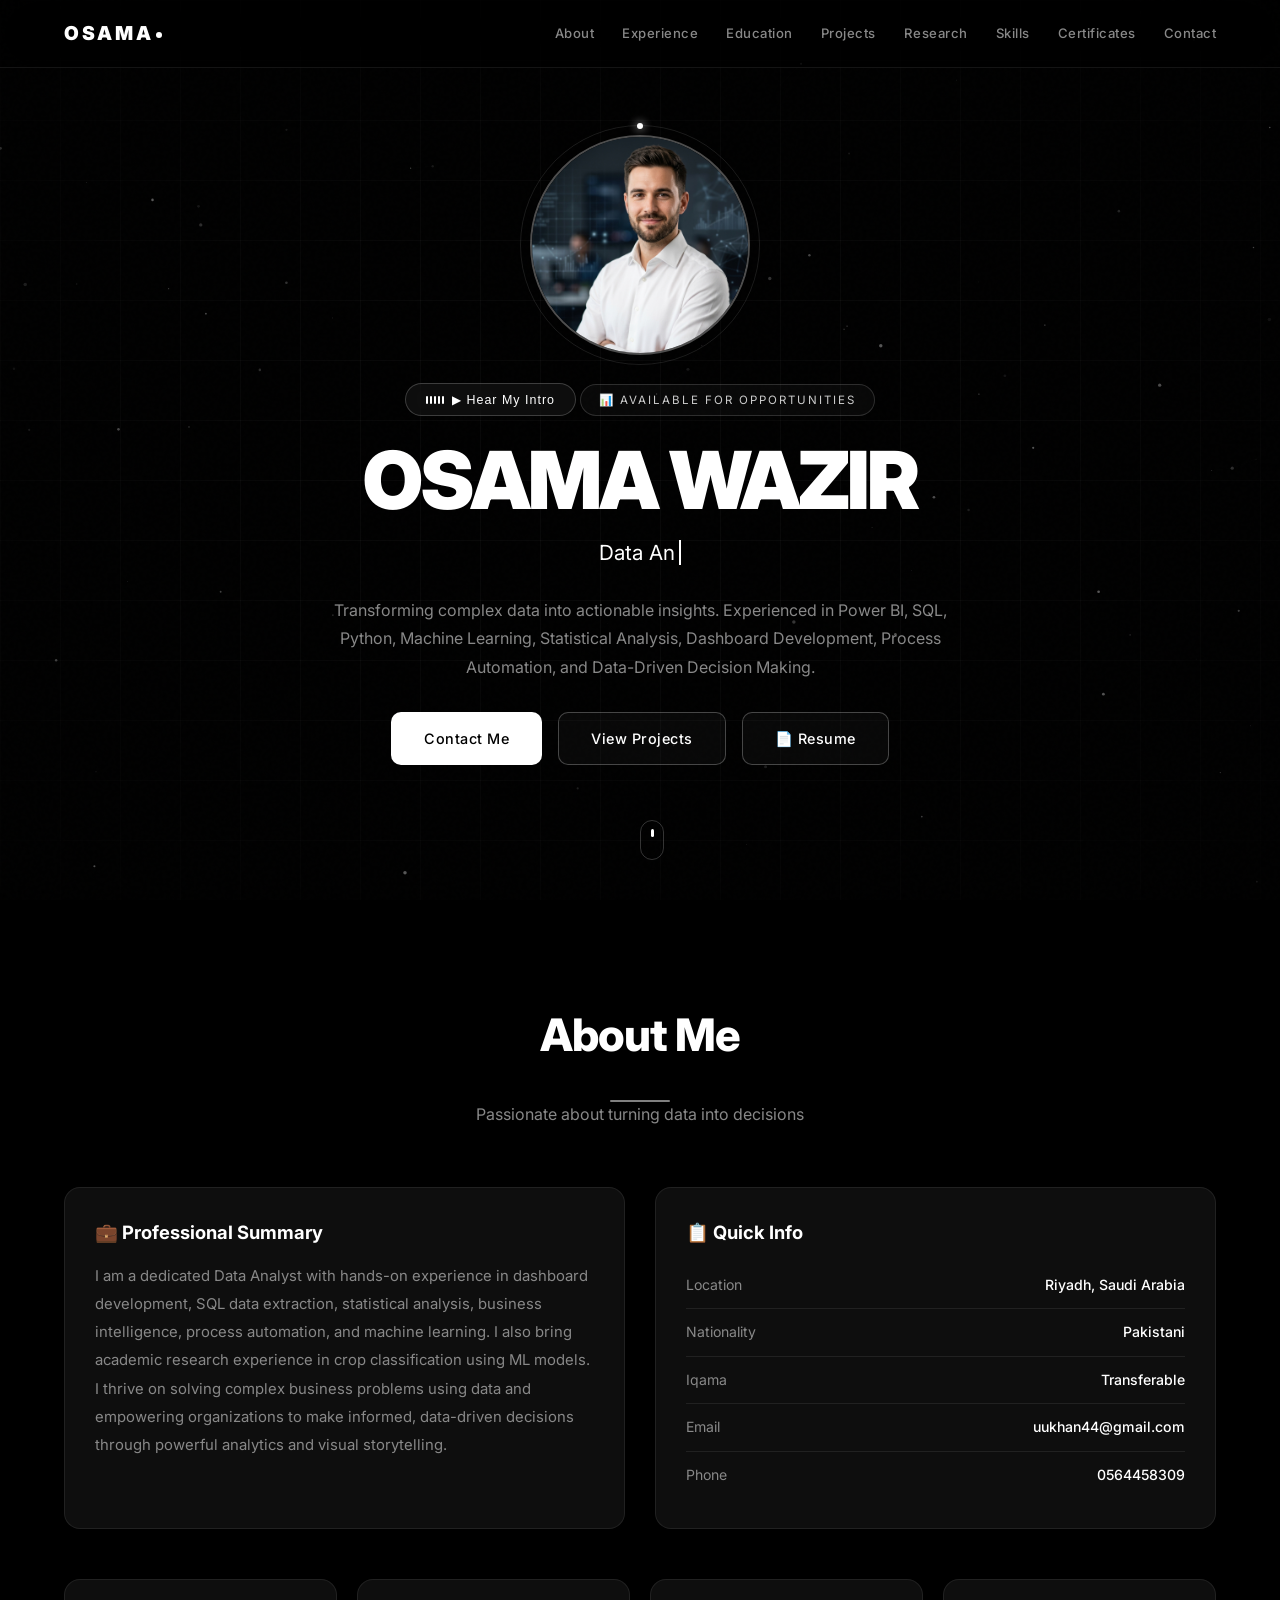
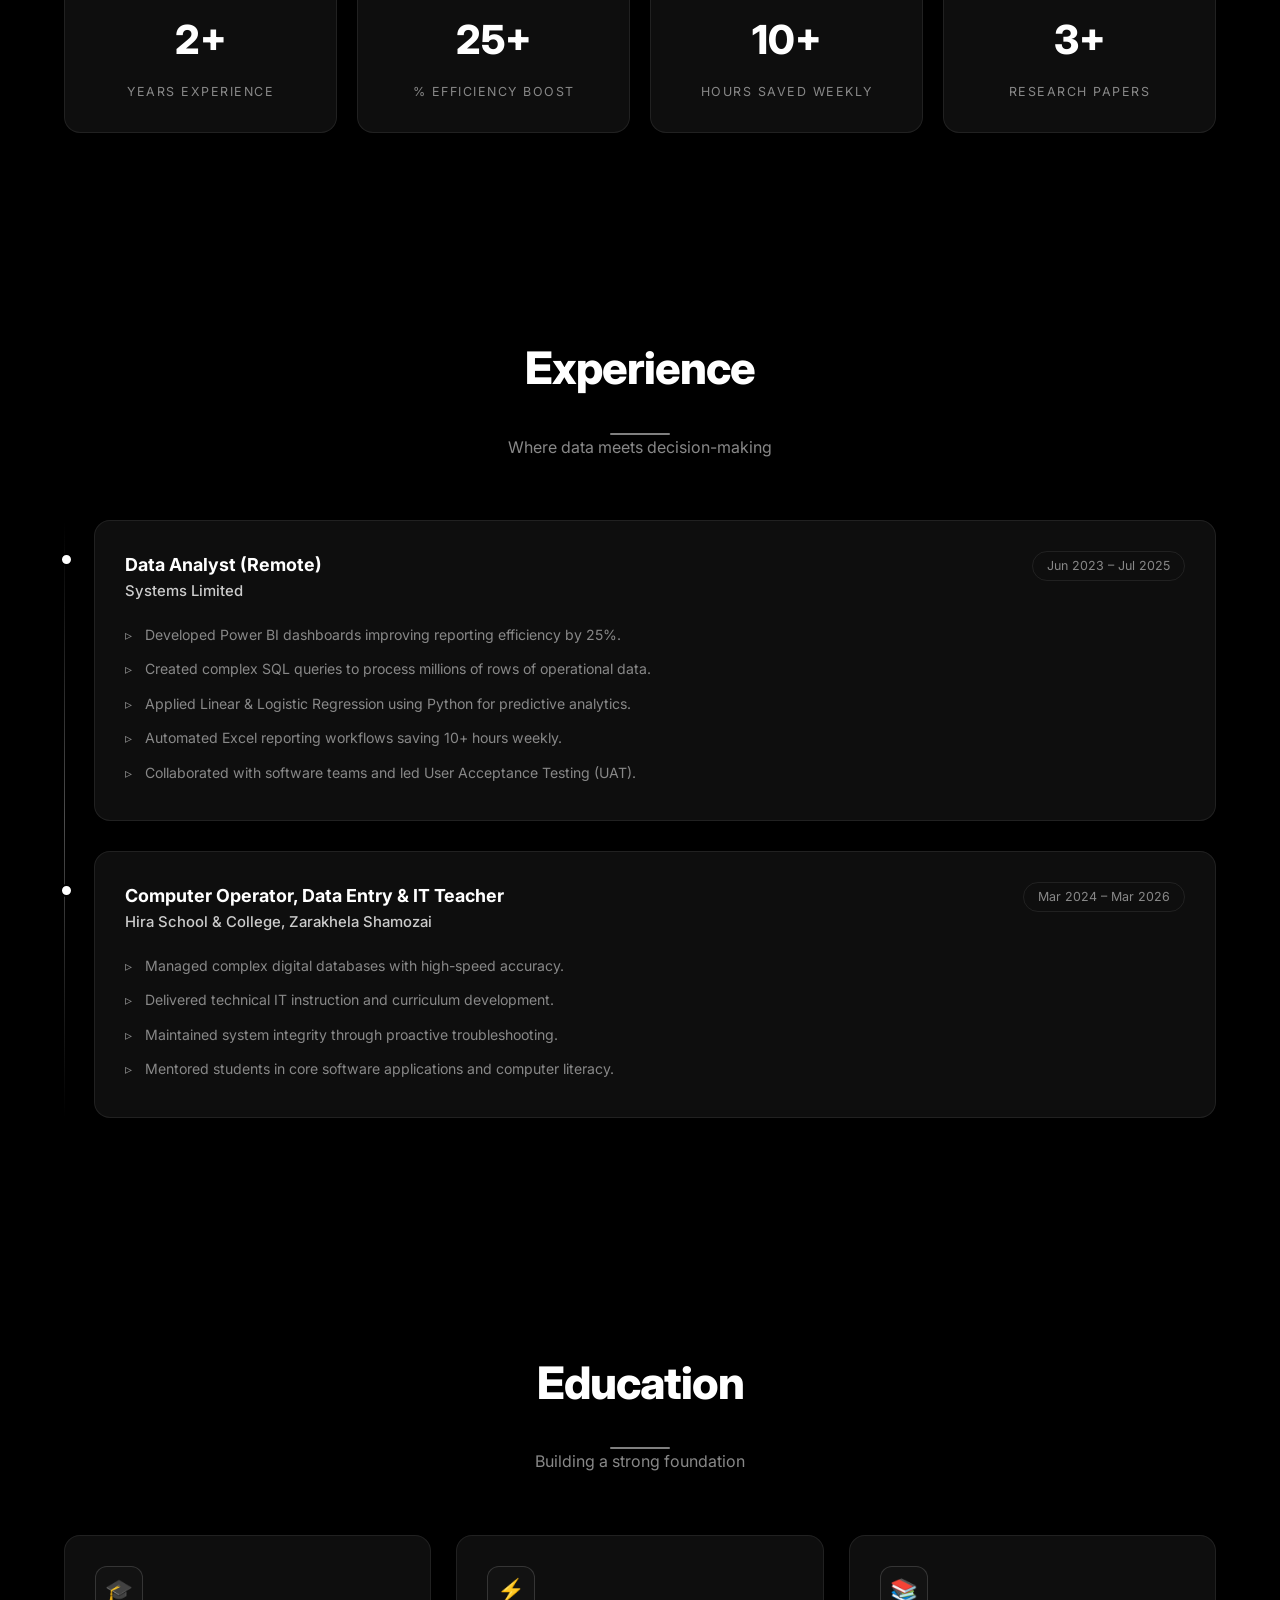
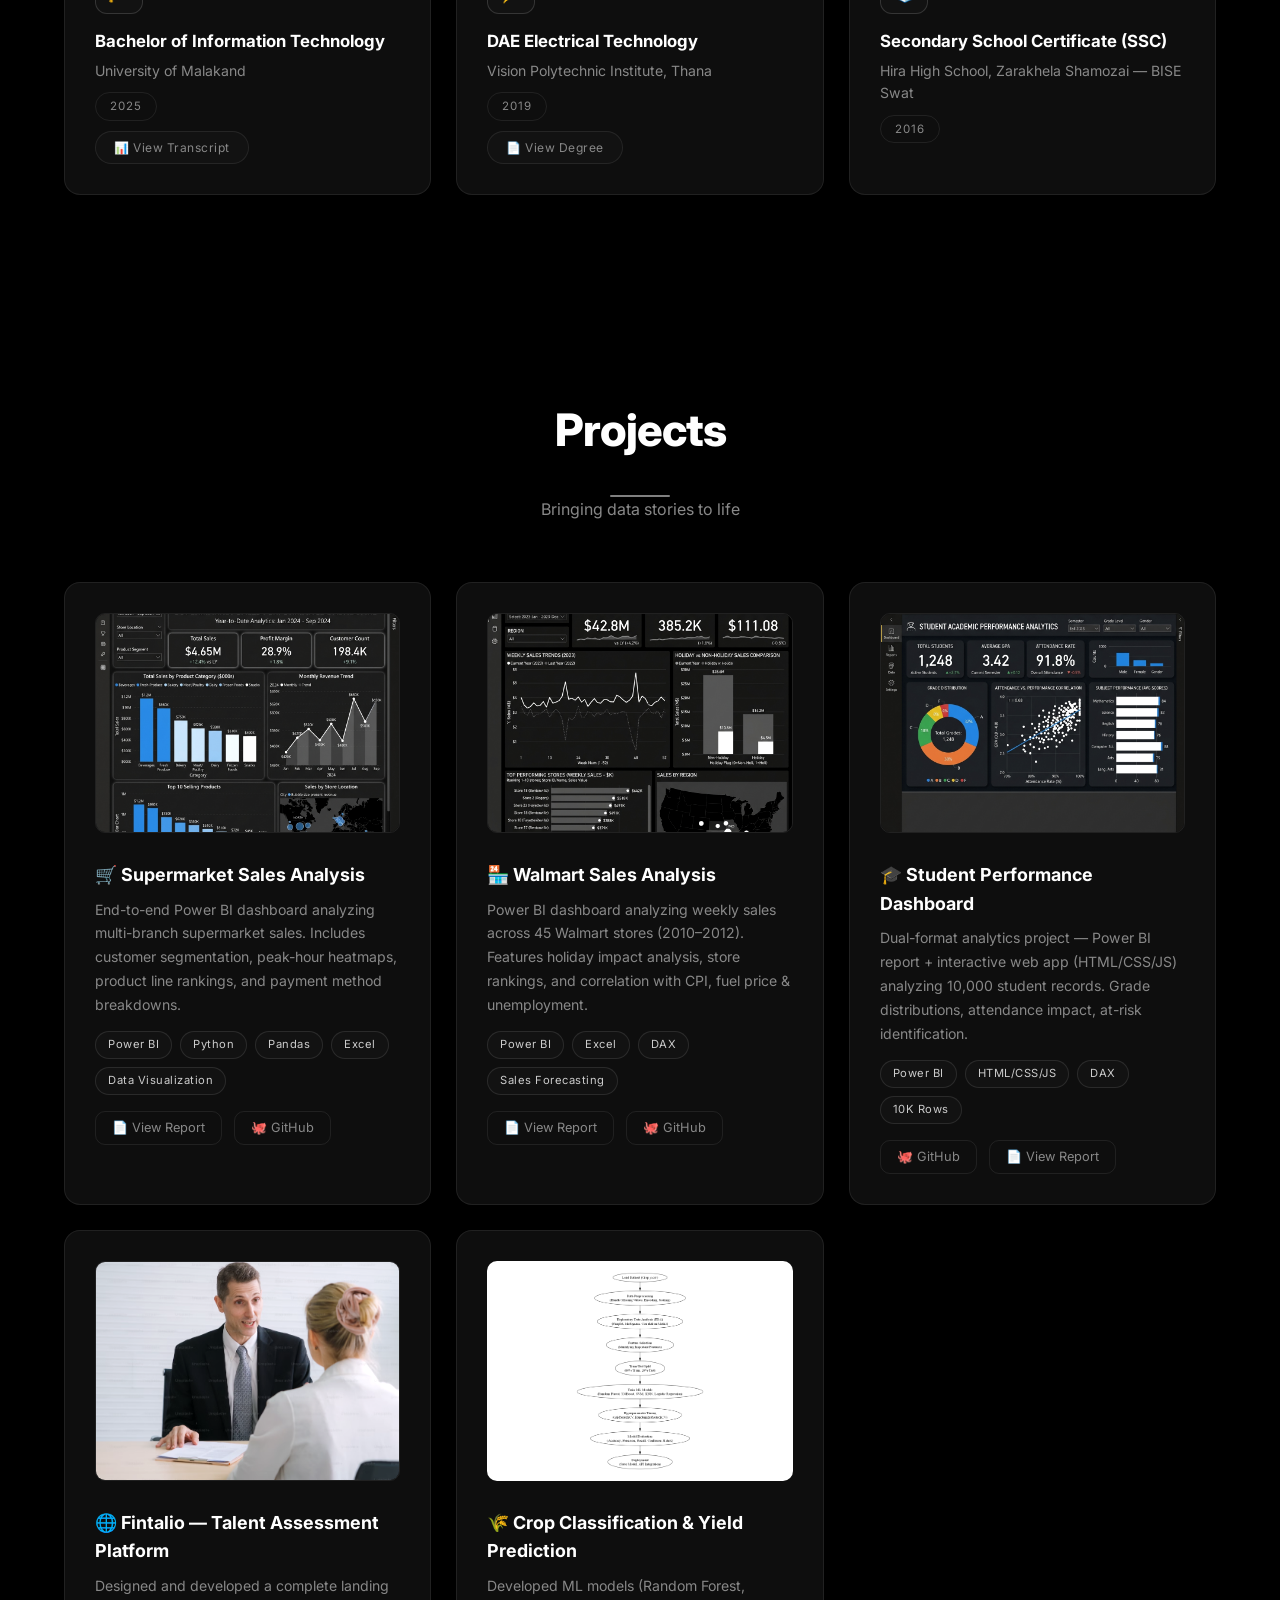
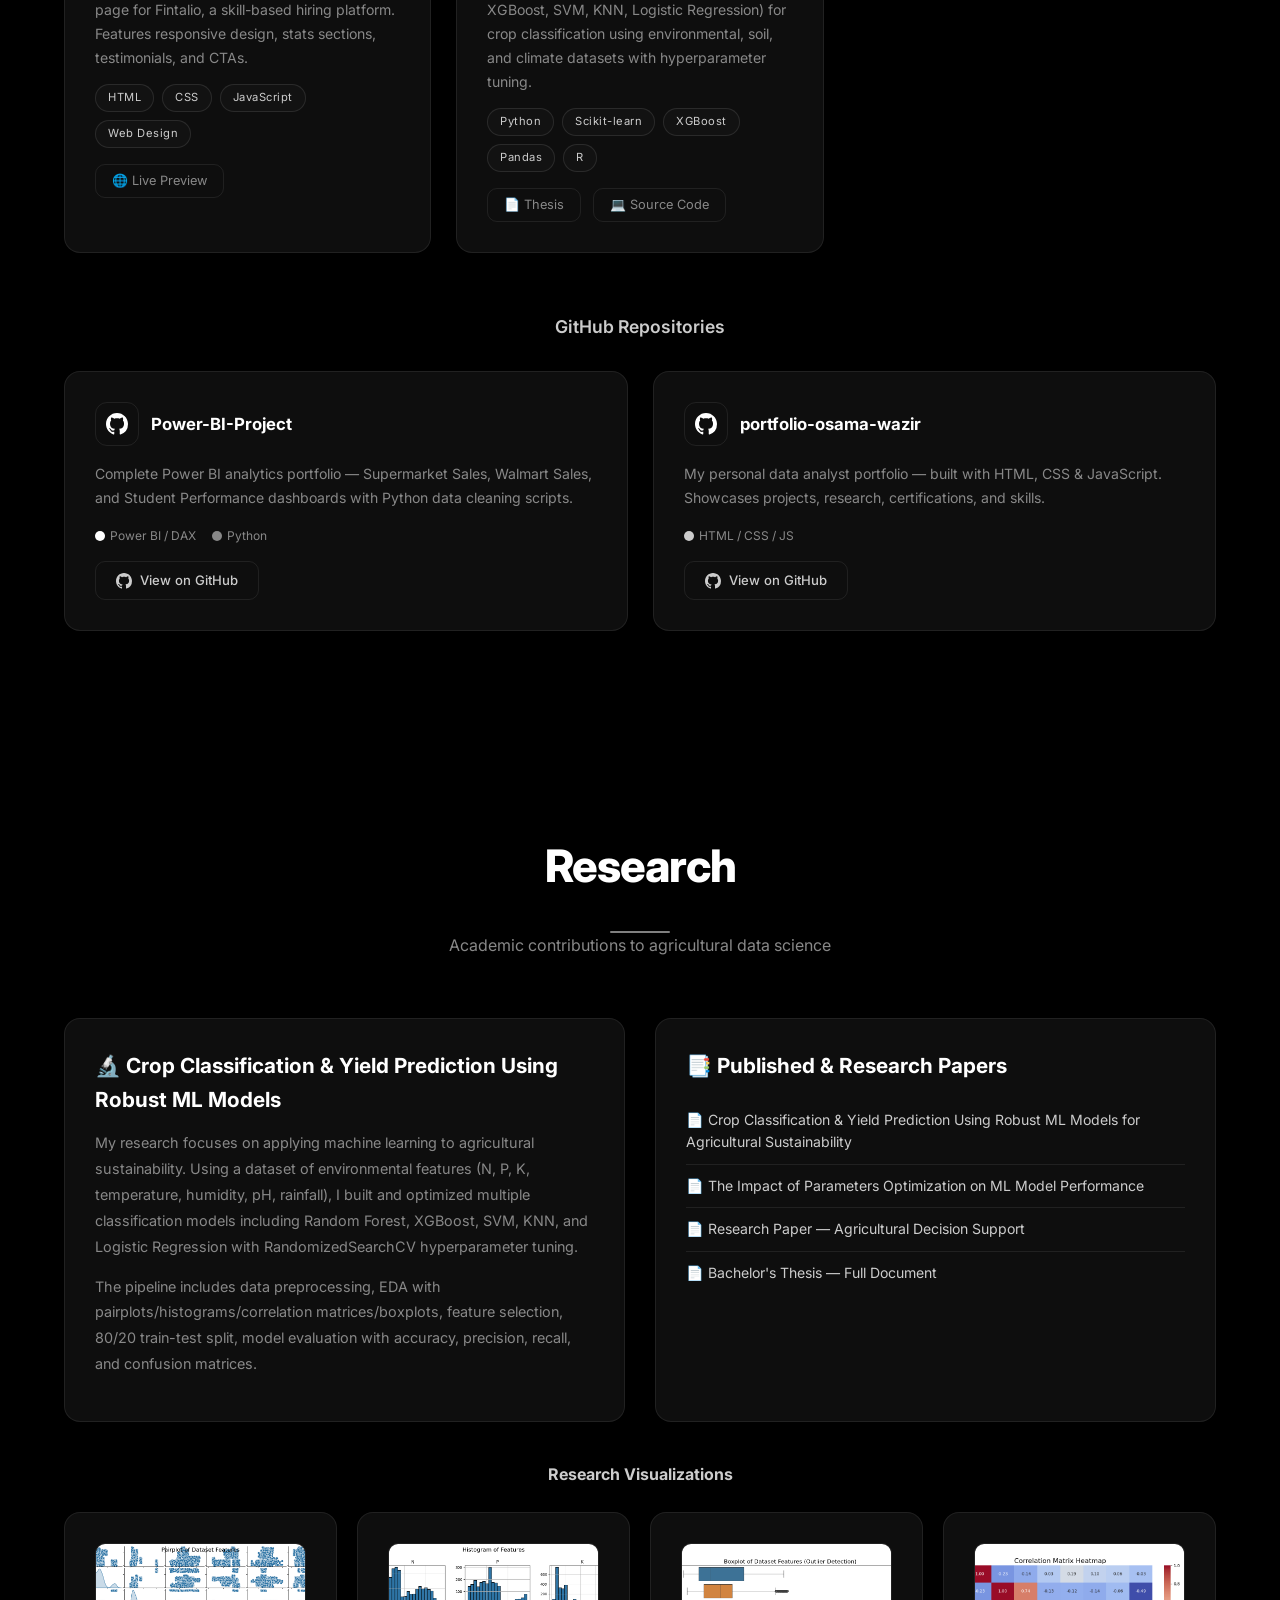
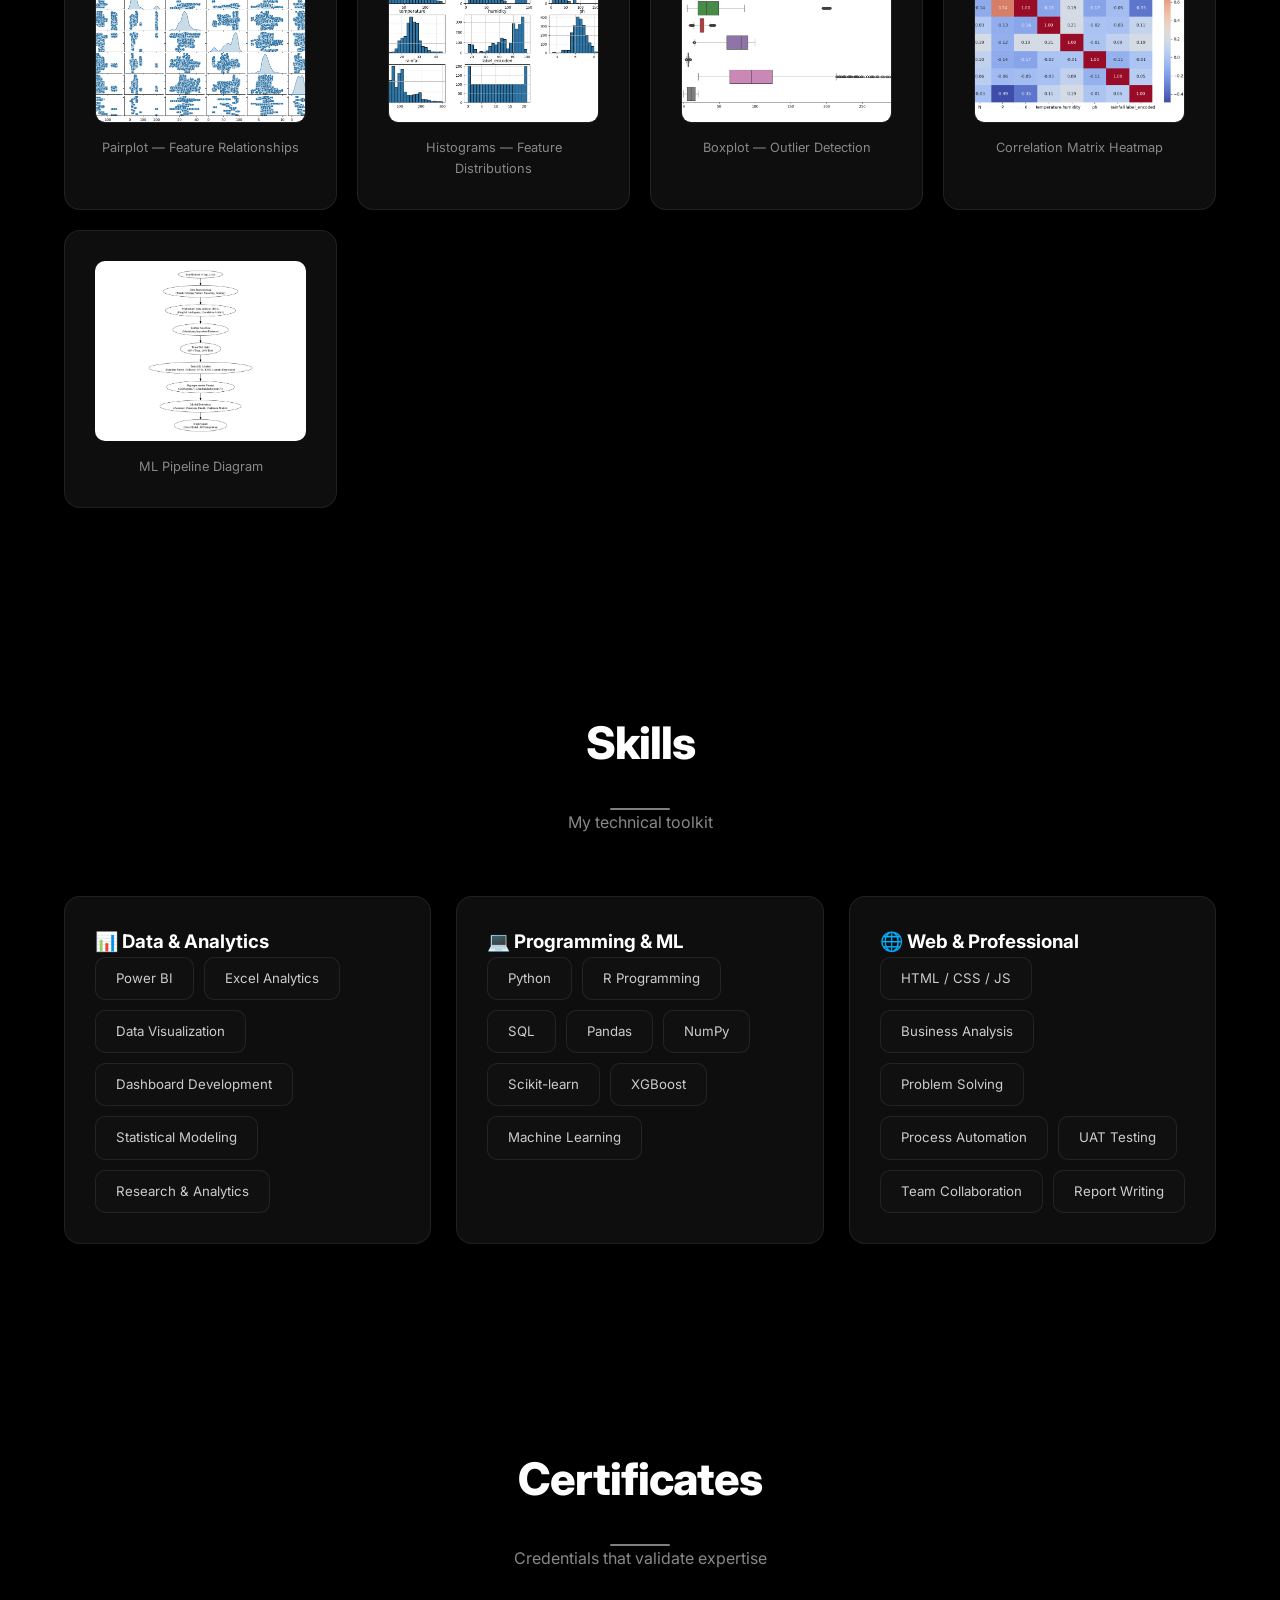
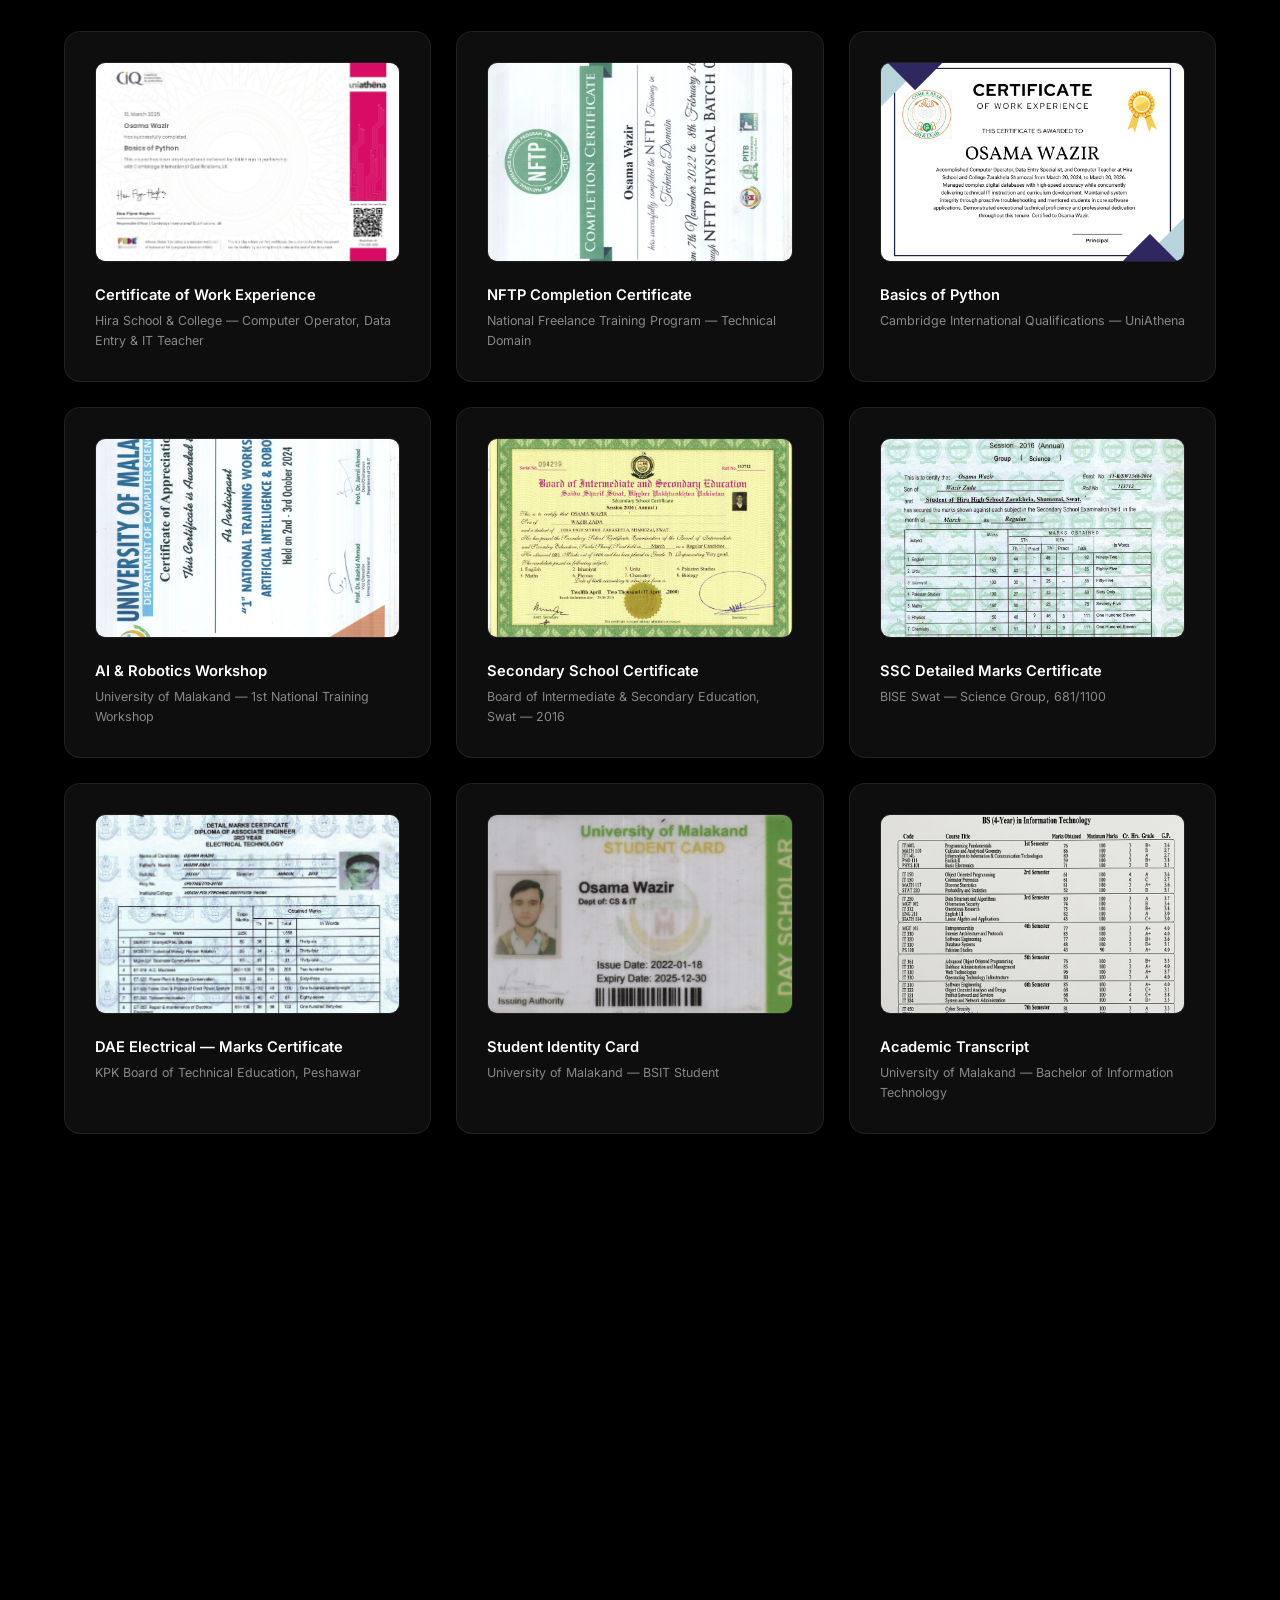
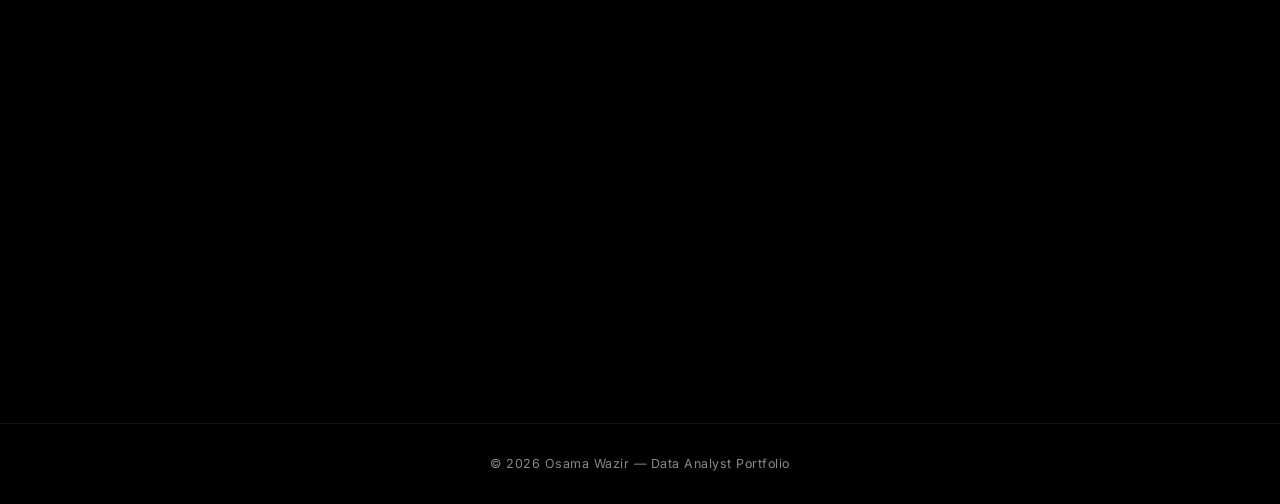
==== commit 5aeb8dcb: "feat: enlarge hero image, remove BSIT degree & thesis links, simplify card hover (remove 3D tilt) an" ====
--- a/index.html
+++ b/index.html
@@ -169,11 +169,11 @@
 
 .hero-img-wrap{
     position:relative;
-    width:160px;height:160px;
+    width:220px;height:220px;
     margin:0 auto 28px;
 }
 .hero-img{
-    width:160px;height:160px;border-radius:50%;object-fit:cover;
+    width:220px;height:220px;border-radius:50%;object-fit:cover;
     border:2px solid rgba(255,255,255,0.3);
     animation:float 6s ease-in-out infinite;
     position:relative;z-index:1;
@@ -622,9 +622,7 @@
                 <p>University of Malakand</p>
                 <span class="edu-year">2025</span>
                 <div style="display:flex;gap:10px;margin-top:10px;flex-wrap:wrap">
-                    <a href="assets/certificates/bsit-degree.pdf" target="_blank" class="edu-btn">📄 View Degree</a>
                     <a href="assets/certificates/osama-wazir-transcript.png" target="_blank" class="edu-btn">📊 View Transcript</a>
-                    <a href="assets/research/papers/bachelors-thesis.pdf" target="_blank" class="edu-btn">📚 View Thesis</a>
                 </div>
             </div>
             <div class="card edu-card reveal rd1">
@@ -751,8 +749,8 @@
                 </div>
                 <p class="gh-desc">Complete Power BI analytics portfolio — Supermarket Sales, Walmart Sales, and Student Performance dashboards with Python data cleaning scripts.</p>
                 <div class="gh-meta">
-                    <span><span class="gh-dot" style="background:#F2C811"></span> Power BI / DAX</span>
-                    <span><span class="gh-dot" style="background:#3572A5"></span> Python</span>
+                    <span><span class="gh-dot" style="background:#ffffff"></span> Power BI / DAX</span>
+                    <span><span class="gh-dot" style="background:#888888"></span> Python</span>
                 </div>
                 <a href="https://github.com/Osamawazir/Power-BI-Project" target="_blank" class="gh-btn">
                     <svg viewBox="0 0 16 16"><path d="M8 0C3.58 0 0 3.58 0 8c0 3.54 2.29 6.53 5.47 7.59.4.07.55-.17.55-.38 0-.19-.01-.82-.01-1.49-2.01.37-2.53-.49-2.69-.94-.09-.23-.48-.94-.82-1.13-.28-.15-.68-.52-.01-.53.63-.01 1.08.58 1.23.82.72 1.21 1.87.87 2.33.66.07-.52.28-.87.51-1.07-1.78-.2-3.64-.89-3.64-3.95 0-.87.31-1.59.82-2.15-.08-.2-.36-1.02.08-2.12 0 0 .67-.21 2.2.82.64-.18 1.32-.27 2-.27.68 0 1.36.09 2 .27 1.53-1.04 2.2-.82 2.2-.82.44 1.1.16 1.92.08 2.12.51.56.82 1.27.82 2.15 0 3.07-1.87 3.75-3.65 3.95.29.25.54.73.54 1.48 0 1.07-.01 1.93-.01 2.2 0 .21.15.46.55.38A8.013 8.013 0 0016 8c0-4.42-3.58-8-8-8z"/></svg>
@@ -767,7 +765,7 @@
                 </div>
                 <p class="gh-desc">My personal data analyst portfolio — built with HTML, CSS & JavaScript. Showcases projects, research, certifications, and skills.</p>
                 <div class="gh-meta">
-                    <span><span class="gh-dot" style="background:#f1e05a"></span> HTML / CSS / JS</span>
+                    <span><span class="gh-dot" style="background:#cccccc"></span> HTML / CSS / JS</span>
                 </div>
                 <a href="https://github.com/Osamawazir/portfolio-osama-wazir" target="_blank" class="gh-btn">
                     <svg viewBox="0 0 16 16"><path d="M8 0C3.58 0 0 3.58 0 8c0 3.54 2.29 6.53 5.47 7.59.4.07.55-.17.55-.38 0-.19-.01-.82-.01-1.49-2.01.37-2.53-.49-2.69-.94-.09-.23-.48-.94-.82-1.13-.28-.15-.68-.52-.01-.53.63-.01 1.08.58 1.23.82.72 1.21 1.87.87 2.33.66.07-.52.28-.87.51-1.07-1.78-.2-3.64-.89-3.64-3.95 0-.87.31-1.59.82-2.15-.08-.2-.36-1.02.08-2.12 0 0 .67-.21 2.2.82.64-.18 1.32-.27 2-.27.68 0 1.36.09 2 .27 1.53-1.04 2.2-.82 2.2-.82.44 1.1.16 1.92.08 2.12.51.56.82 1.27.82 2.15 0 3.07-1.87 3.75-3.65 3.95.29.25.54.73.54 1.48 0 1.07-.01 1.93-.01 2.2 0 .21.15.46.55.38A8.013 8.013 0 0016 8c0-4.42-3.58-8-8-8z"/></svg>
@@ -1209,27 +1207,15 @@
     if (el) el.style.width = scrolled + '%';
 });
 
-/* ===== CARD 3D TILT & SPOTLIGHT ===== */
+/* ===== CARD SPOTLIGHT ===== */
 document.querySelectorAll('.card').forEach(card => {
     card.addEventListener('mousemove', e => {
         const rect = card.getBoundingClientRect();
         const x = e.clientX - rect.left;
         const y = e.clientY - rect.top;
-        const xc = rect.width / 2;
-        const yc = rect.height / 2;
-        const tiltX = (yc - y) / 15;
-        const tiltY = (x - xc) / 15;
-        card.style.transform = `perspective(1000px) rotateX(${tiltX}deg) rotateY(${tiltY}deg) translateY(-5px)`;
         card.style.setProperty('--mouse-x', `${x}px`);
         card.style.setProperty('--mouse-y', `${y}px`);
     });
-    card.addEventListener('mouseenter', () => {
-        card.style.transition = 'transform 0.1s ease-out, border-color var(--t), background var(--t), box-shadow var(--t)';
-    });
-    card.addEventListener('mouseleave', () => {
-        card.style.transition = 'transform 0.5s ease, border-color var(--t), background var(--t), box-shadow var(--t)';
-        card.style.transform = 'perspective(1000px) rotateX(0deg) rotateY(0deg) translateY(0px)';
-    });
 });
 </script>
 
